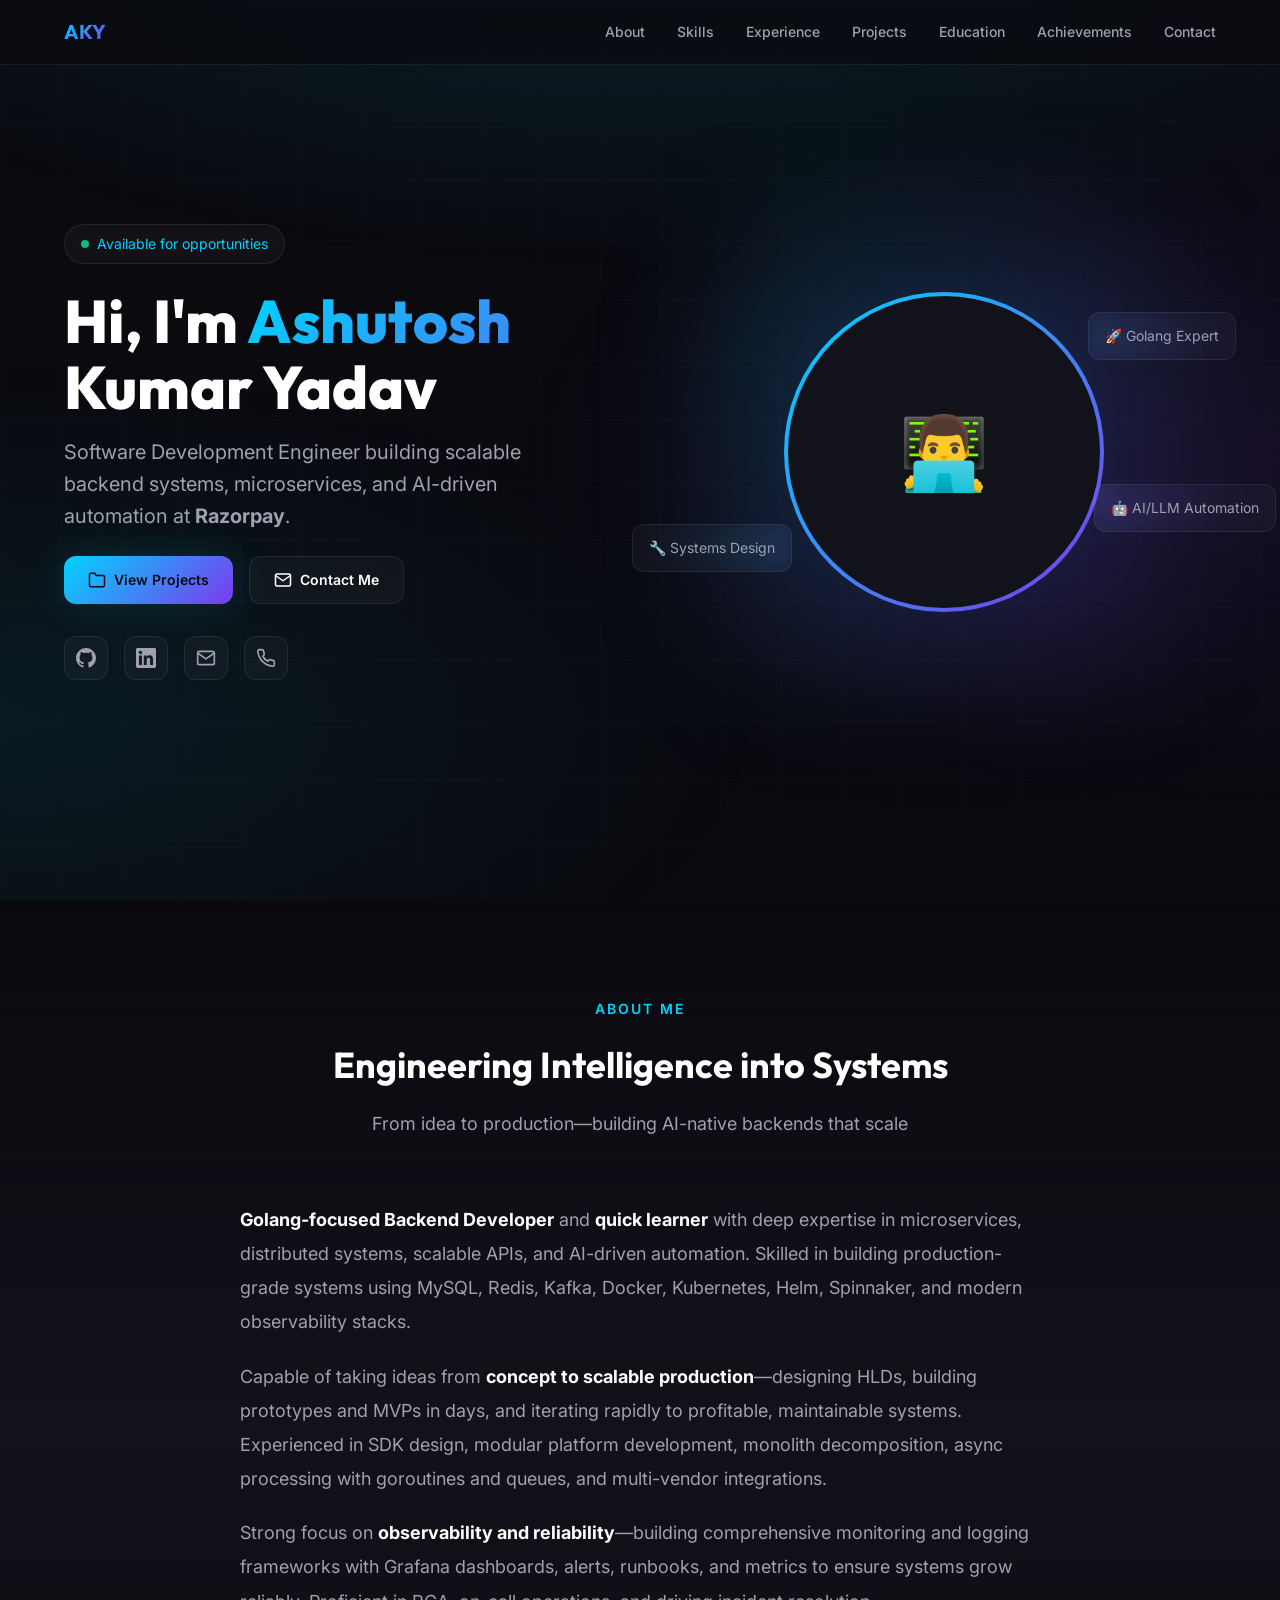
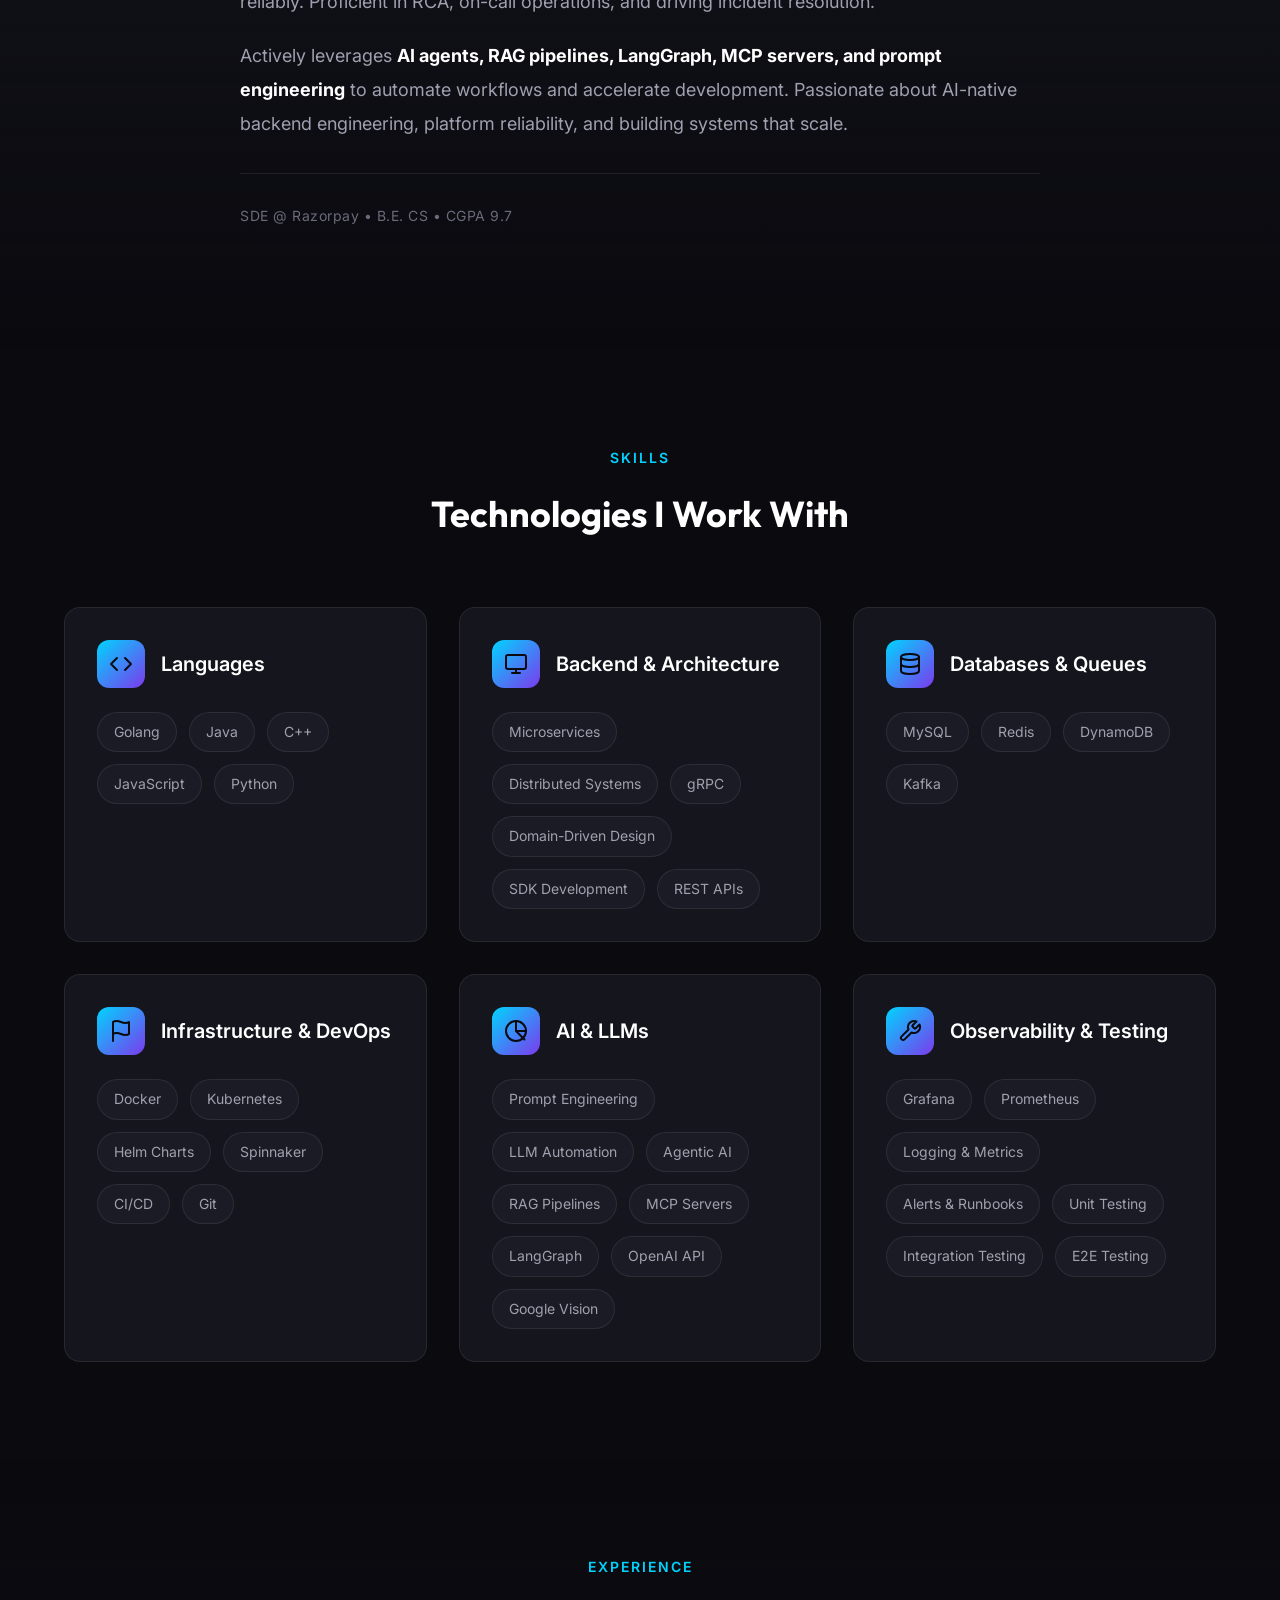
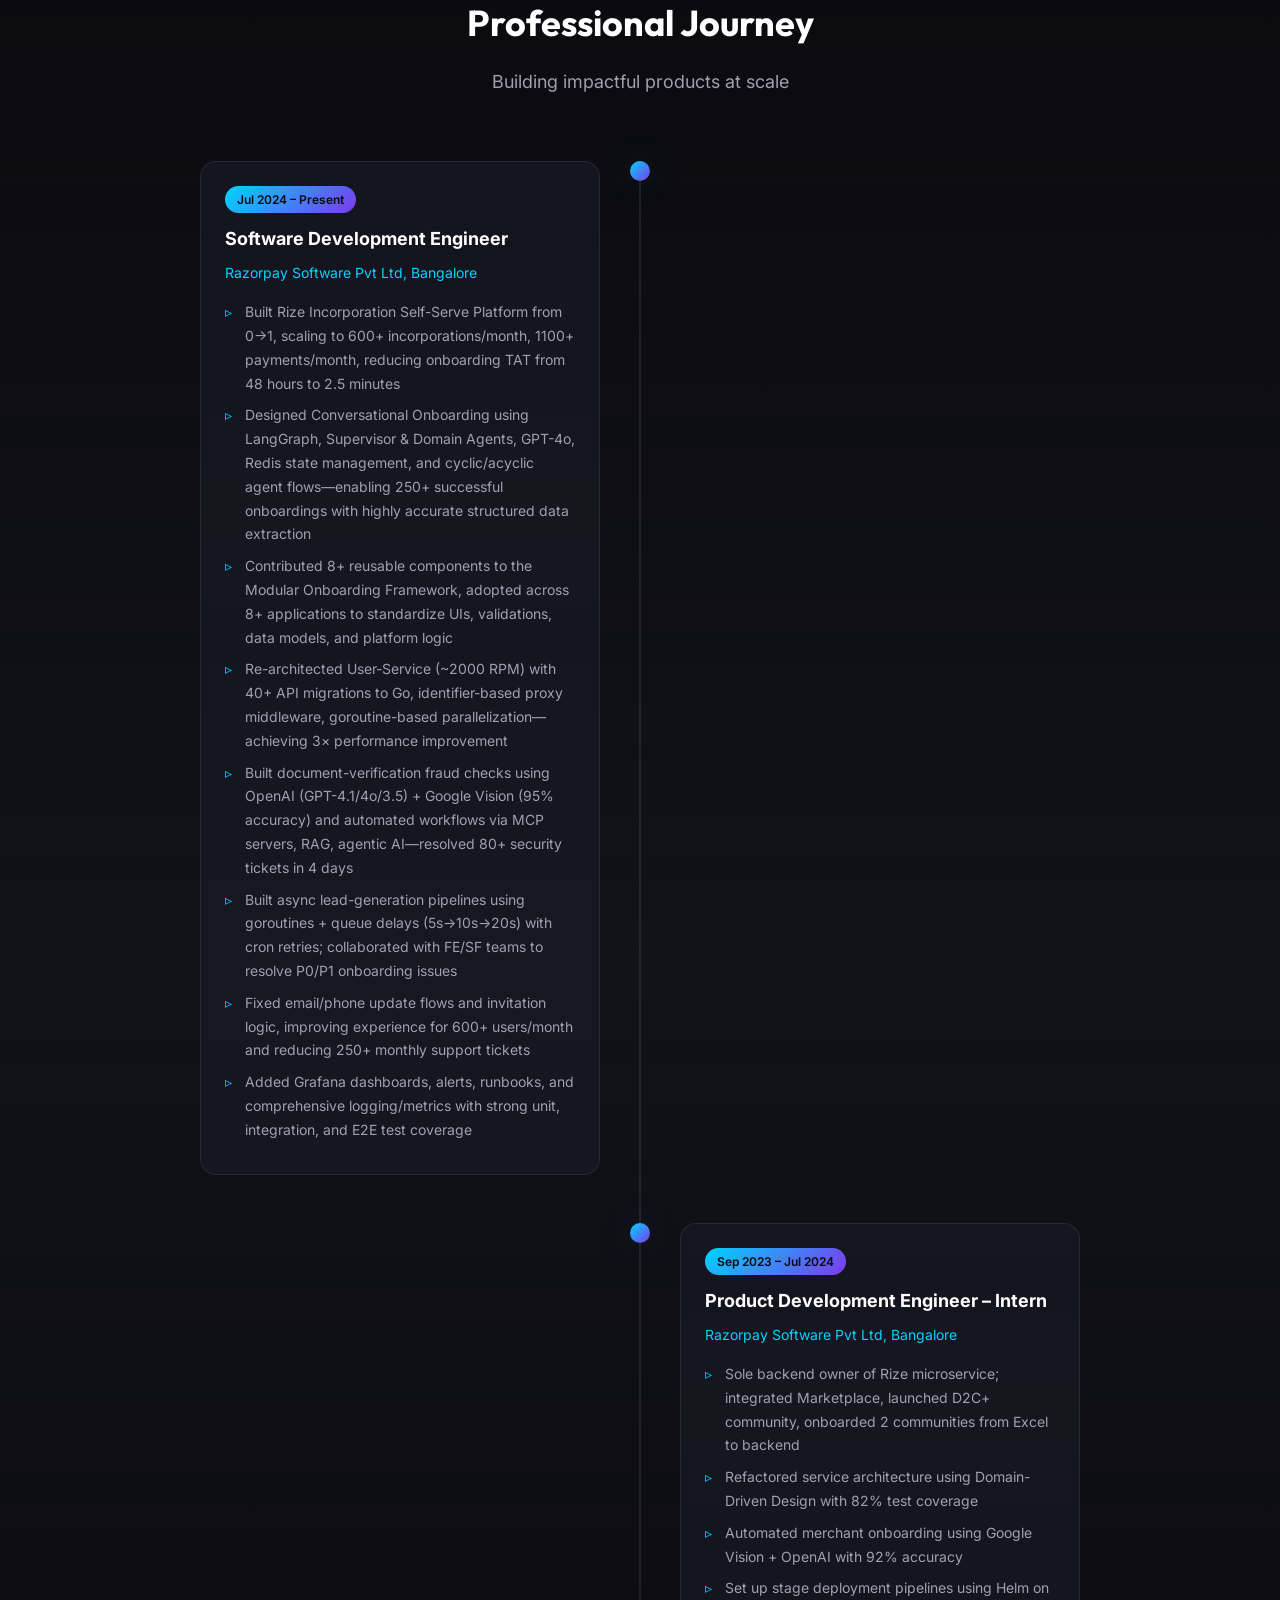
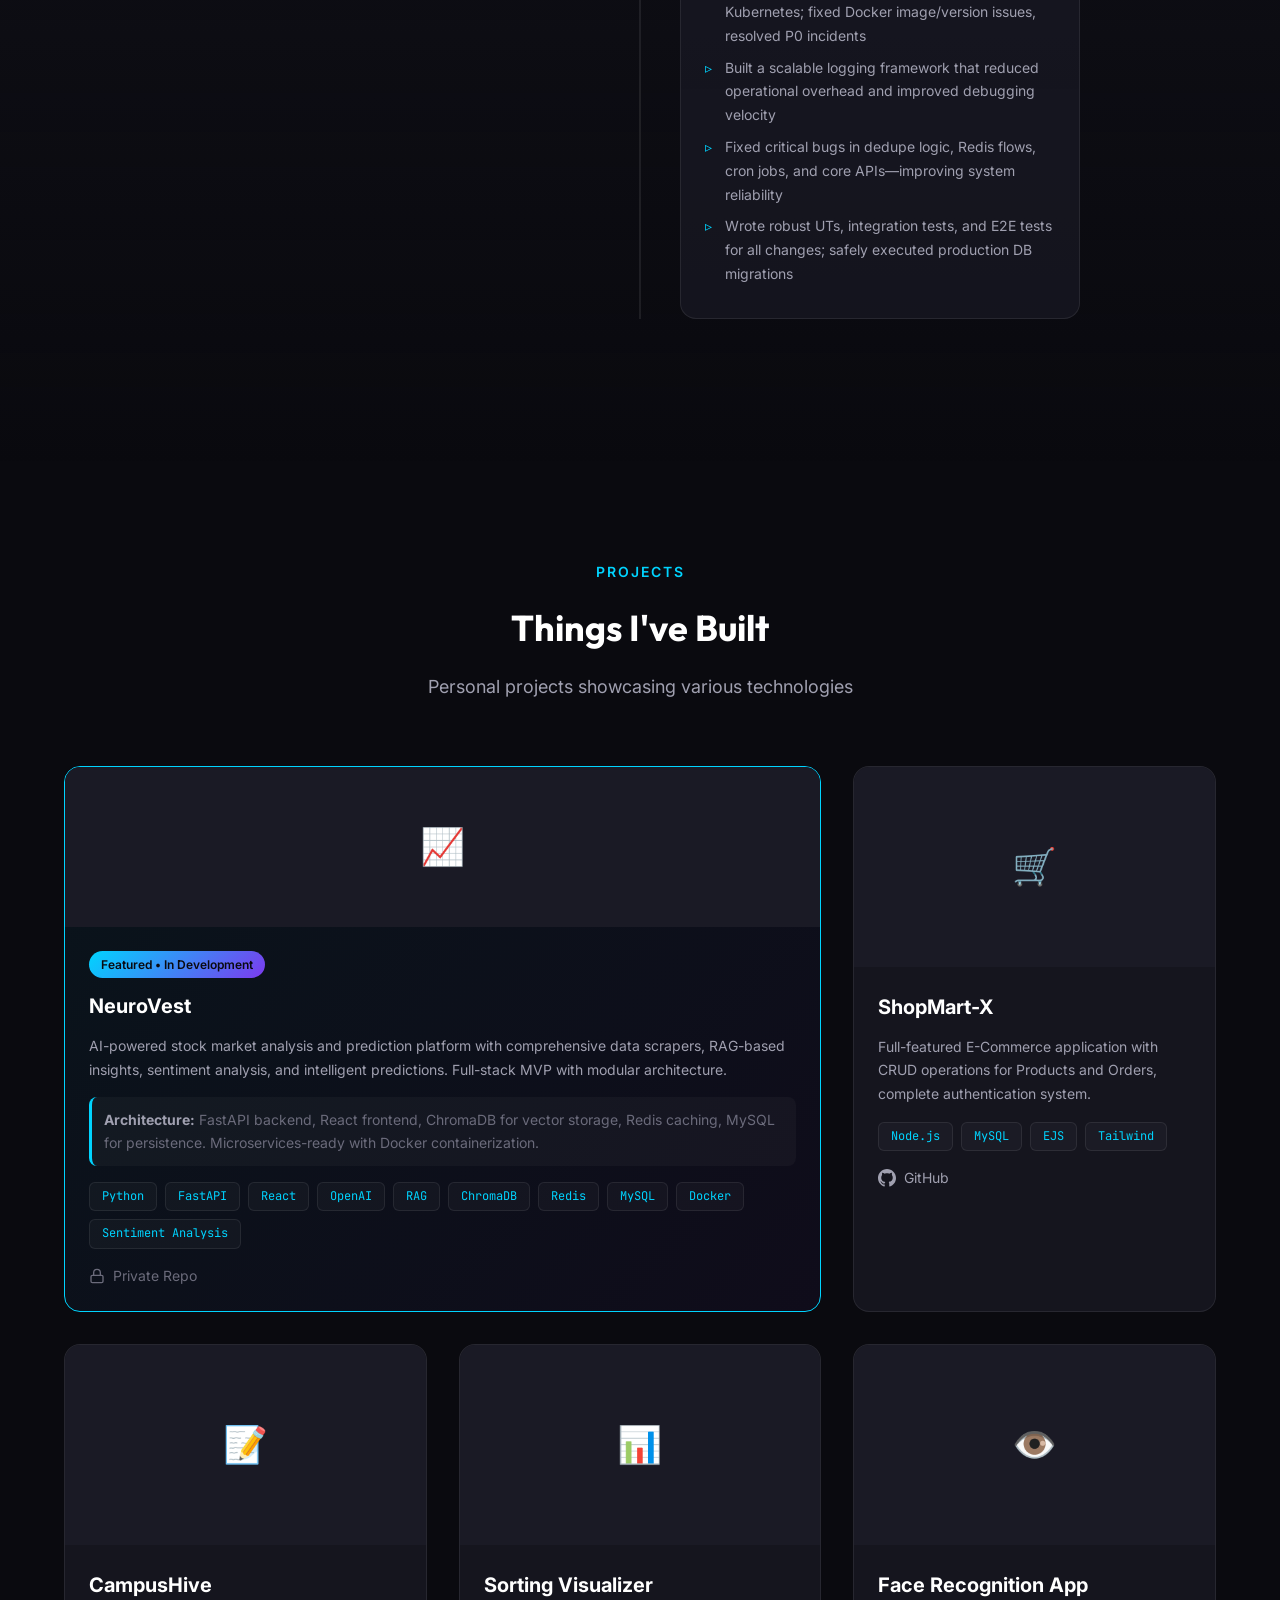
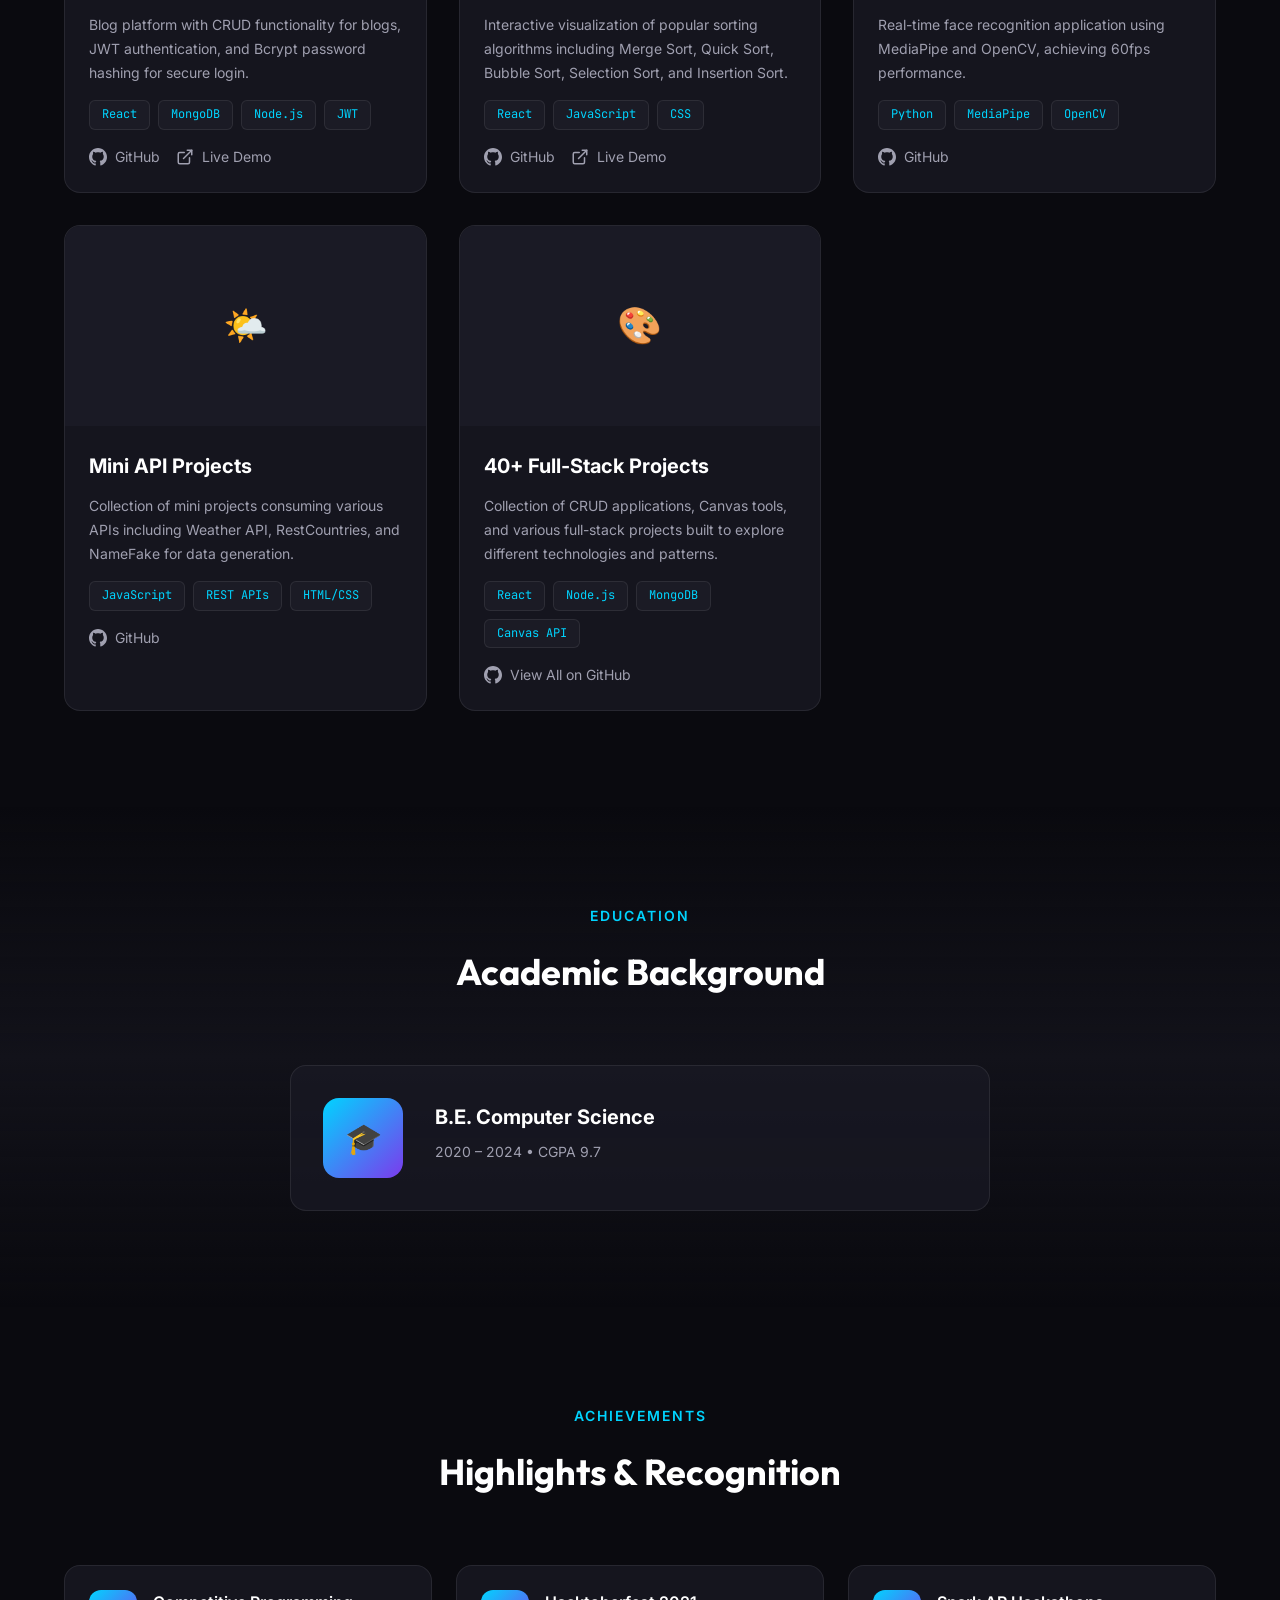
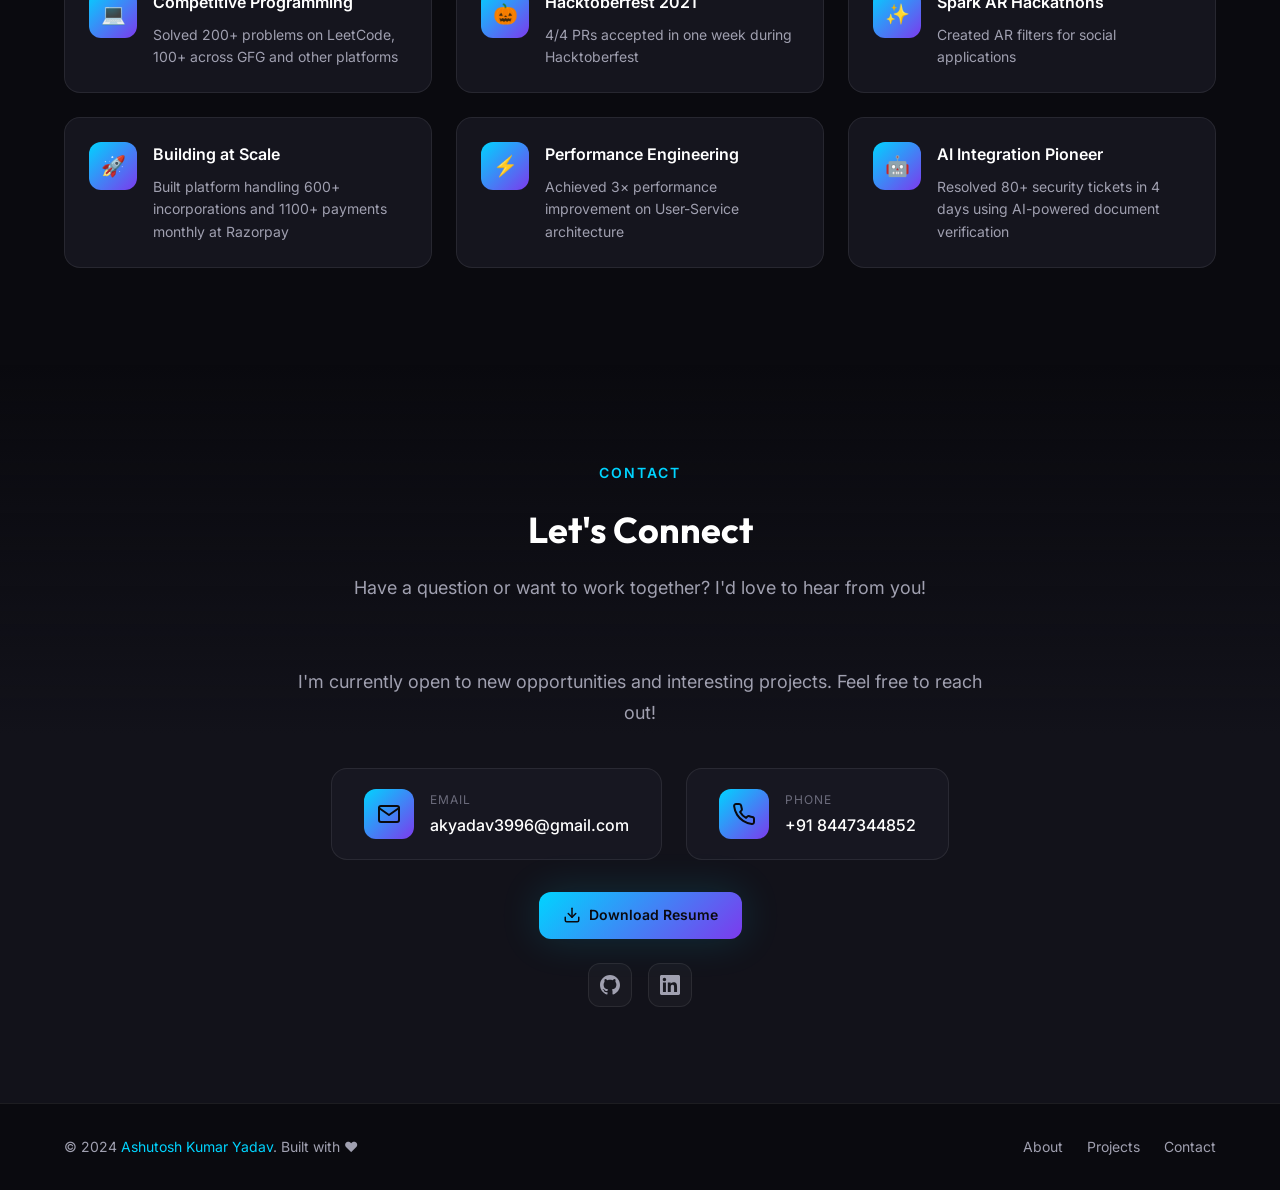
==== index.html @ 409b21ce "Move resume download to contact section, fix hero button layout" ====
<!DOCTYPE html>
<html lang="en">

<head>
  <meta charset="UTF-8">
  <meta name="viewport" content="width=device-width, initial-scale=1.0">
  <meta name="description"
    content="Ashutosh Kumar Yadav - Software Development Engineer skilled in Golang, Microservices, Distributed Systems, and AI/LLM integration. Building scalable backend systems at Razorpay.">
  <meta name="keywords"
    content="Software Engineer, Backend Developer, Golang, Microservices, Distributed Systems, AI, Razorpay">
  <meta name="author" content="Ashutosh Kumar Yadav">

  <!-- Open Graph / Social -->
  <meta property="og:type" content="website">
  <meta property="og:title" content="Ashutosh Kumar Yadav | Software Development Engineer">
  <meta property="og:description"
    content="Backend Developer skilled in Golang, Microservices, and AI-driven automation. Building scalable systems at Razorpay.">

  <title>Ashutosh Kumar Yadav | Software Development Engineer</title>

  <!-- Favicon -->
  <link rel="icon" type="image/svg+xml"
    href="data:image/svg+xml,<svg xmlns='http://www.w3.org/2000/svg' viewBox='0 0 100 100'><text y='.9em' font-size='90'>👨‍💻</text></svg>">

  <!-- Stylesheets -->
  <link rel="stylesheet" href="css/style.css">
</head>

<body>
  <!-- Background Effects -->
  <div class="bg-gradient-overlay"></div>
  <div class="bg-grid"></div>

  <!-- Navigation -->
  <nav class="navbar">
    <div class="container">
      <a href="#" class="nav-logo">AKY</a>
      <ul class="nav-links" id="navLinks">
        <li><a href="#about" class="nav-link">About</a></li>
        <li><a href="#skills" class="nav-link">Skills</a></li>
        <li><a href="#experience" class="nav-link">Experience</a></li>
        <li><a href="#projects" class="nav-link">Projects</a></li>
        <li><a href="#education" class="nav-link">Education</a></li>
        <li><a href="#achievements" class="nav-link">Achievements</a></li>
        <li><a href="#contact" class="nav-link">Contact</a></li>
      </ul>
      <button class="nav-toggle" id="navToggle" aria-label="Toggle navigation">
        <span></span>
        <span></span>
        <span></span>
      </button>
    </div>
  </nav>

  <!-- Hero Section -->
  <section class="hero" id="hero">
    <div class="container">
      <div class="hero-content">
        <div class="hero-badge">
          <span class="dot"></span>
          Available for opportunities
        </div>
        <h1 class="hero-title">
          Hi, I'm <span class="gradient-text">Ashutosh</span><br>
          Kumar Yadav
        </h1>
        <p class="hero-subtitle">
          Software Development Engineer building scalable backend systems, microservices, and AI-driven automation at
          <strong>Razorpay</strong>.
        </p>
        <div class="hero-buttons">
          <a href="#projects" class="btn btn-primary">
            <svg width="18" height="18" viewBox="0 0 24 24" fill="none" stroke="currentColor" stroke-width="2"
              stroke-linecap="round" stroke-linejoin="round">
              <path d="M22 19a2 2 0 0 1-2 2H4a2 2 0 0 1-2-2V5a2 2 0 0 1 2-2h5l2 3h9a2 2 0 0 1 2 2z"></path>
            </svg>
            View Projects
          </a>
          <a href="#contact" class="btn btn-secondary">
            <svg width="18" height="18" viewBox="0 0 24 24" fill="none" stroke="currentColor" stroke-width="2"
              stroke-linecap="round" stroke-linejoin="round">
              <path d="M4 4h16c1.1 0 2 .9 2 2v12c0 1.1-.9 2-2 2H4c-1.1 0-2-.9-2-2V6c0-1.1.9-2 2-2z"></path>
              <polyline points="22,6 12,13 2,6"></polyline>
            </svg>
            Contact Me
          </a>
        </div>
        <div class="hero-socials">
          <a href="https://github.com/AshutoshKY" target="_blank" rel="noopener noreferrer" class="social-link"
            aria-label="GitHub">
            <svg viewBox="0 0 24 24" fill="currentColor">
              <path
                d="M12 0c-6.626 0-12 5.373-12 12 0 5.302 3.438 9.8 8.207 11.387.599.111.793-.261.793-.577v-2.234c-3.338.726-4.033-1.416-4.033-1.416-.546-1.387-1.333-1.756-1.333-1.756-1.089-.745.083-.729.083-.729 1.205.084 1.839 1.237 1.839 1.237 1.07 1.834 2.807 1.304 3.492.997.107-.775.418-1.305.762-1.604-2.665-.305-5.467-1.334-5.467-5.931 0-1.311.469-2.381 1.236-3.221-.124-.303-.535-1.524.117-3.176 0 0 1.008-.322 3.301 1.23.957-.266 1.983-.399 3.003-.404 1.02.005 2.047.138 3.006.404 2.291-1.552 3.297-1.23 3.297-1.23.653 1.653.242 2.874.118 3.176.77.84 1.235 1.911 1.235 3.221 0 4.609-2.807 5.624-5.479 5.921.43.372.823 1.102.823 2.222v3.293c0 .319.192.694.801.576 4.765-1.589 8.199-6.086 8.199-11.386 0-6.627-5.373-12-12-12z" />
            </svg>
          </a>
          <a href="https://linkedin.com/in/ashutosh-kumar-yadav" target="_blank" rel="noopener noreferrer"
            class="social-link" aria-label="LinkedIn">
            <svg viewBox="0 0 24 24" fill="currentColor">
              <path
                d="M20.447 20.452h-3.554v-5.569c0-1.328-.027-3.037-1.852-3.037-1.853 0-2.136 1.445-2.136 2.939v5.667H9.351V9h3.414v1.561h.046c.477-.9 1.637-1.85 3.37-1.85 3.601 0 4.267 2.37 4.267 5.455v6.286zM5.337 7.433c-1.144 0-2.063-.926-2.063-2.065 0-1.138.92-2.063 2.063-2.063 1.14 0 2.064.925 2.064 2.063 0 1.139-.925 2.065-2.064 2.065zm1.782 13.019H3.555V9h3.564v11.452zM22.225 0H1.771C.792 0 0 .774 0 1.729v20.542C0 23.227.792 24 1.771 24h20.451C23.2 24 24 23.227 24 22.271V1.729C24 .774 23.2 0 22.222 0h.003z" />
            </svg>
          </a>
          <a href="mailto:akyadav3996@gmail.com" class="social-link" aria-label="Email">
            <svg viewBox="0 0 24 24" fill="none" stroke="currentColor" stroke-width="2" stroke-linecap="round"
              stroke-linejoin="round">
              <path d="M4 4h16c1.1 0 2 .9 2 2v12c0 1.1-.9 2-2 2H4c-1.1 0-2-.9-2-2V6c0-1.1.9-2 2-2z"></path>
              <polyline points="22,6 12,13 2,6"></polyline>
            </svg>
          </a>
          <a href="tel:+918447344852" class="social-link" aria-label="Phone">
            <svg viewBox="0 0 24 24" fill="none" stroke="currentColor" stroke-width="2" stroke-linecap="round"
              stroke-linejoin="round">
              <path
                d="M22 16.92v3a2 2 0 0 1-2.18 2 19.79 19.79 0 0 1-8.63-3.07 19.5 19.5 0 0 1-6-6 19.79 19.79 0 0 1-3.07-8.67A2 2 0 0 1 4.11 2h3a2 2 0 0 1 2 1.72 12.84 12.84 0 0 0 .7 2.81 2 2 0 0 1-.45 2.11L8.09 9.91a16 16 0 0 0 6 6l1.27-1.27a2 2 0 0 1 2.11-.45 12.84 12.84 0 0 0 2.81.7A2 2 0 0 1 22 16.92z">
              </path>
            </svg>
          </a>
        </div>
      </div>
      <div class="hero-visual">
        <div class="hero-blob"></div>
        <div class="hero-image-wrapper">
          <div class="hero-image">
            👨‍💻
          </div>
        </div>
        <div class="floating-element top-right">
          <span>🚀</span> Golang Expert
        </div>
        <div class="floating-element bottom-left">
          <span>🔧</span> Systems Design
        </div>
        <div class="floating-element bottom-right">
          <span>🤖</span> AI/LLM Automation
        </div>
      </div>
    </div>
  </section>

  <!-- About Section -->
  <section class="about" id="about">
    <div class="container">
      <div class="section-header reveal">
        <span class="section-label">About Me</span>
        <h2 class="section-title">Engineering Intelligence into Systems</h2>
        <p class="section-subtitle">From idea to production—building AI-native backends that scale</p>
      </div>
      <div class="about-content-full reveal">
        <div class="about-text">
          <p>
            <strong>Golang-focused Backend Developer</strong> and <strong>quick learner</strong> with deep expertise in
            microservices, distributed systems, scalable APIs, and AI-driven automation. Skilled in building
            production-grade systems using MySQL, Redis, Kafka, Docker, Kubernetes, Helm, Spinnaker, and modern
            observability stacks.
          </p>
          <p>
            Capable of taking ideas from <strong>concept to scalable production</strong>—designing HLDs, building
            prototypes and MVPs in days, and iterating rapidly to profitable, maintainable systems. Experienced in SDK
            design, modular platform development, monolith decomposition, async processing with goroutines and queues,
            and multi-vendor integrations.
          </p>
          <p>
            Strong focus on <strong>observability and reliability</strong>—building comprehensive monitoring and logging
            frameworks with Grafana dashboards, alerts, runbooks, and metrics to ensure systems grow reliably.
            Proficient in RCA, on-call operations, and driving incident resolution.
          </p>
          <p>
            Actively leverages <strong>AI agents, RAG pipelines, LangGraph, MCP servers, and prompt engineering</strong>
            to automate workflows and accelerate development. Passionate about AI-native backend engineering, platform
            reliability, and building systems that scale.
          </p>
          <p class="about-meta">
            <span>SDE @ Razorpay • B.E. CS • CGPA 9.7</span>
          </p>
        </div>
      </div>
    </div>
  </section>

  <!-- Skills Section -->
  <section class="skills" id="skills">
    <div class="container">
      <div class="section-header reveal">
        <span class="section-label">Skills</span>
        <h2 class="section-title">Technologies I Work With</h2>
      </div>
      <div class="skills-grid">
        <div class="skill-category reveal">
          <div class="skill-category-header">
            <div class="skill-category-icon">
              <svg viewBox="0 0 24 24" fill="none" stroke="currentColor" stroke-width="2" stroke-linecap="round"
                stroke-linejoin="round">
                <polyline points="16 18 22 12 16 6"></polyline>
                <polyline points="8 6 2 12 8 18"></polyline>
              </svg>
            </div>
            <h3 class="skill-category-title">Languages</h3>
          </div>
          <div class="skill-tags">
            <span class="skill-tag">Golang</span>
            <span class="skill-tag">Java</span>
            <span class="skill-tag">C++</span>
            <span class="skill-tag">JavaScript</span>
            <span class="skill-tag">Python</span>
          </div>
        </div>

        <div class="skill-category reveal">
          <div class="skill-category-header">
            <div class="skill-category-icon">
              <svg viewBox="0 0 24 24" fill="none" stroke="currentColor" stroke-width="2" stroke-linecap="round"
                stroke-linejoin="round">
                <rect x="2" y="3" width="20" height="14" rx="2" ry="2"></rect>
                <line x1="8" y1="21" x2="16" y2="21"></line>
                <line x1="12" y1="17" x2="12" y2="21"></line>
              </svg>
            </div>
            <h3 class="skill-category-title">Backend & Architecture</h3>
          </div>
          <div class="skill-tags">
            <span class="skill-tag">Microservices</span>
            <span class="skill-tag">Distributed Systems</span>
            <span class="skill-tag">gRPC</span>
            <span class="skill-tag">Domain-Driven Design</span>
            <span class="skill-tag">SDK Development</span>
            <span class="skill-tag">REST APIs</span>
          </div>
        </div>

        <div class="skill-category reveal">
          <div class="skill-category-header">
            <div class="skill-category-icon">
              <svg viewBox="0 0 24 24" fill="none" stroke="currentColor" stroke-width="2" stroke-linecap="round"
                stroke-linejoin="round">
                <ellipse cx="12" cy="5" rx="9" ry="3"></ellipse>
                <path d="M21 12c0 1.66-4 3-9 3s-9-1.34-9-3"></path>
                <path d="M3 5v14c0 1.66 4 3 9 3s9-1.34 9-3V5"></path>
              </svg>
            </div>
            <h3 class="skill-category-title">Databases & Queues</h3>
          </div>
          <div class="skill-tags">
            <span class="skill-tag">MySQL</span>
            <span class="skill-tag">Redis</span>
            <span class="skill-tag">DynamoDB</span>
            <span class="skill-tag">Kafka</span>
          </div>
        </div>

        <div class="skill-category reveal">
          <div class="skill-category-header">
            <div class="skill-category-icon">
              <svg viewBox="0 0 24 24" fill="none" stroke="currentColor" stroke-width="2" stroke-linecap="round"
                stroke-linejoin="round">
                <path d="M4 15s1-1 4-1 5 2 8 2 4-1 4-1V3s-1 1-4 1-5-2-8-2-4 1-4 1z"></path>
                <line x1="4" y1="22" x2="4" y2="15"></line>
              </svg>
            </div>
            <h3 class="skill-category-title">Infrastructure & DevOps</h3>
          </div>
          <div class="skill-tags">
            <span class="skill-tag">Docker</span>
            <span class="skill-tag">Kubernetes</span>
            <span class="skill-tag">Helm Charts</span>
            <span class="skill-tag">Spinnaker</span>
            <span class="skill-tag">CI/CD</span>
            <span class="skill-tag">Git</span>
          </div>
        </div>

        <div class="skill-category reveal">
          <div class="skill-category-header">
            <div class="skill-category-icon">
              <svg viewBox="0 0 24 24" fill="none" stroke="currentColor" stroke-width="2" stroke-linecap="round"
                stroke-linejoin="round">
                <path d="M12 2a10 10 0 1 0 10 10H12V2z"></path>
                <path d="M12 2a10 10 0 0 1 10 10"></path>
                <path d="M12 12l8.5 8.5"></path>
              </svg>
            </div>
            <h3 class="skill-category-title">AI & LLMs</h3>
          </div>
          <div class="skill-tags">
            <span class="skill-tag">Prompt Engineering</span>
            <span class="skill-tag">LLM Automation</span>
            <span class="skill-tag">Agentic AI</span>
            <span class="skill-tag">RAG Pipelines</span>
            <span class="skill-tag">MCP Servers</span>
            <span class="skill-tag">LangGraph</span>
            <span class="skill-tag">OpenAI API</span>
            <span class="skill-tag">Google Vision</span>
          </div>
        </div>

        <div class="skill-category reveal">
          <div class="skill-category-header">
            <div class="skill-category-icon">
              <svg viewBox="0 0 24 24" fill="none" stroke="currentColor" stroke-width="2" stroke-linecap="round"
                stroke-linejoin="round">
                <path
                  d="M14.7 6.3a1 1 0 0 0 0 1.4l1.6 1.6a1 1 0 0 0 1.4 0l3.77-3.77a6 6 0 0 1-7.94 7.94l-6.91 6.91a2.12 2.12 0 0 1-3-3l6.91-6.91a6 6 0 0 1 7.94-7.94l-3.76 3.76z">
                </path>
              </svg>
            </div>
            <h3 class="skill-category-title">Observability & Testing</h3>
          </div>
          <div class="skill-tags">
            <span class="skill-tag">Grafana</span>
            <span class="skill-tag">Prometheus</span>
            <span class="skill-tag">Logging & Metrics</span>
            <span class="skill-tag">Alerts & Runbooks</span>
            <span class="skill-tag">Unit Testing</span>
            <span class="skill-tag">Integration Testing</span>
            <span class="skill-tag">E2E Testing</span>
          </div>
        </div>
      </div>
    </div>
  </section>

  <!-- Experience Section -->
  <section class="experience" id="experience">
    <div class="container">
      <div class="section-header reveal">
        <span class="section-label">Experience</span>
        <h2 class="section-title">Professional Journey</h2>
        <p class="section-subtitle">Building impactful products at scale</p>
      </div>
      <div class="timeline">
        <div class="timeline-item reveal-left">
          <div class="timeline-dot"></div>
          <div class="timeline-content">
            <span class="timeline-date">Jul 2024 – Present</span>
            <h3 class="timeline-title">Software Development Engineer</h3>
            <p class="timeline-company">Razorpay Software Pvt Ltd, Bangalore</p>
            <div class="timeline-description">
              <ul>
                <li>Built Rize Incorporation Self-Serve Platform from 0→1, scaling to 600+ incorporations/month, 1100+
                  payments/month, reducing onboarding TAT from 48 hours to 2.5 minutes</li>
                <li>Designed Conversational Onboarding using LangGraph, Supervisor & Domain Agents, GPT-4o, Redis state
                  management, and cyclic/acyclic agent flows—enabling 250+ successful onboardings with highly accurate
                  structured data extraction</li>
                <li>Contributed 8+ reusable components to the Modular Onboarding Framework, adopted across 8+
                  applications to standardize UIs, validations, data models, and platform logic</li>
                <li>Re-architected User-Service (~2000 RPM) with 40+ API migrations to Go, identifier-based proxy
                  middleware, goroutine-based parallelization—achieving 3× performance improvement</li>
                <li>Built document-verification fraud checks using OpenAI (GPT-4.1/4o/3.5) + Google Vision (95%
                  accuracy) and automated workflows via MCP servers, RAG, agentic AI—resolved 80+ security tickets in 4
                  days</li>
                <li>Built async lead-generation pipelines using goroutines + queue delays (5s→10s→20s) with cron
                  retries; collaborated with FE/SF teams to resolve P0/P1 onboarding issues</li>
                <li>Fixed email/phone update flows and invitation logic, improving experience for 600+ users/month and
                  reducing 250+ monthly support tickets</li>
                <li>Added Grafana dashboards, alerts, runbooks, and comprehensive logging/metrics with strong unit,
                  integration, and E2E test coverage</li>
              </ul>
            </div>
          </div>
        </div>

        <div class="timeline-item reveal-right">
          <div class="timeline-dot"></div>
          <div class="timeline-content">
            <span class="timeline-date">Sep 2023 – Jul 2024</span>
            <h3 class="timeline-title">Product Development Engineer – Intern</h3>
            <p class="timeline-company">Razorpay Software Pvt Ltd, Bangalore</p>
            <div class="timeline-description">
              <ul>
                <li>Sole backend owner of Rize microservice; integrated Marketplace, launched D2C+ community, onboarded
                  2 communities from Excel to backend</li>
                <li>Refactored service architecture using Domain-Driven Design with 82% test coverage</li>
                <li>Automated merchant onboarding using Google Vision + OpenAI with 92% accuracy</li>
                <li>Set up stage deployment pipelines using Helm on Kubernetes; fixed Docker image/version issues,
                  resolved P0 incidents</li>
                <li>Built a scalable logging framework that reduced operational overhead and improved debugging velocity
                </li>
                <li>Fixed critical bugs in dedupe logic, Redis flows, cron jobs, and core APIs—improving system
                  reliability</li>
                <li>Wrote robust UTs, integration tests, and E2E tests for all changes; safely executed production DB
                  migrations</li>
              </ul>
            </div>
          </div>
        </div>
      </div>
    </div>
  </section>

  <!-- Projects Section -->
  <section class="projects" id="projects">
    <div class="container">
      <div class="section-header reveal">
        <span class="section-label">Projects</span>
        <h2 class="section-title">Things I've Built</h2>
        <p class="section-subtitle">Personal projects showcasing various technologies</p>
      </div>
      <div class="projects-grid">
        <!-- Featured Project: NeuroVest -->
        <div class="project-card featured reveal">
          <div class="project-image">📈</div>
          <div class="project-body">
            <div class="project-badge">Featured • In Development</div>
            <h3 class="project-title">NeuroVest</h3>
            <p class="project-description">
              AI-powered stock market analysis and prediction platform with comprehensive data scrapers, RAG-based
              insights, sentiment analysis, and intelligent predictions. Full-stack MVP with modular architecture.
            </p>
            <div class="project-architecture">
              <strong>Architecture:</strong> FastAPI backend, React frontend, ChromaDB for vector storage, Redis
              caching, MySQL for persistence. Microservices-ready with Docker containerization.
            </div>
            <div class="project-tech">
              <span class="tech-tag">Python</span>
              <span class="tech-tag">FastAPI</span>
              <span class="tech-tag">React</span>
              <span class="tech-tag">OpenAI</span>
              <span class="tech-tag">RAG</span>
              <span class="tech-tag">ChromaDB</span>
              <span class="tech-tag">Redis</span>
              <span class="tech-tag">MySQL</span>
              <span class="tech-tag">Docker</span>
              <span class="tech-tag">Sentiment Analysis</span>
            </div>
            <div class="project-links">
              <span class="project-link private">
                <svg viewBox="0 0 24 24" fill="none" stroke="currentColor" stroke-width="2" stroke-linecap="round"
                  stroke-linejoin="round">
                  <rect x="3" y="11" width="18" height="11" rx="2" ry="2"></rect>
                  <path d="M7 11V7a5 5 0 0 1 10 0v4"></path>
                </svg>
                Private Repo
              </span>
            </div>
          </div>
        </div>

        <div class="project-card reveal">
          <div class="project-image">🛒</div>
          <div class="project-body">
            <h3 class="project-title">ShopMart-X</h3>
            <p class="project-description">
              Full-featured E-Commerce application with CRUD operations for Products and Orders, complete authentication
              system.
            </p>
            <div class="project-tech">
              <span class="tech-tag">Node.js</span>
              <span class="tech-tag">MySQL</span>
              <span class="tech-tag">EJS</span>
              <span class="tech-tag">Tailwind</span>
            </div>
            <div class="project-links">
              <a href="https://github.com/AshutoshKY" target="_blank" rel="noopener noreferrer" class="project-link">
                <svg viewBox="0 0 24 24" fill="currentColor">
                  <path
                    d="M12 0c-6.626 0-12 5.373-12 12 0 5.302 3.438 9.8 8.207 11.387.599.111.793-.261.793-.577v-2.234c-3.338.726-4.033-1.416-4.033-1.416-.546-1.387-1.333-1.756-1.333-1.756-1.089-.745.083-.729.083-.729 1.205.084 1.839 1.237 1.839 1.237 1.07 1.834 2.807 1.304 3.492.997.107-.775.418-1.305.762-1.604-2.665-.305-5.467-1.334-5.467-5.931 0-1.311.469-2.381 1.236-3.221-.124-.303-.535-1.524.117-3.176 0 0 1.008-.322 3.301 1.23.957-.266 1.983-.399 3.003-.404 1.02.005 2.047.138 3.006.404 2.291-1.552 3.297-1.23 3.297-1.23.653 1.653.242 2.874.118 3.176.77.84 1.235 1.911 1.235 3.221 0 4.609-2.807 5.624-5.479 5.921.43.372.823 1.102.823 2.222v3.293c0 .319.192.694.801.576 4.765-1.589 8.199-6.086 8.199-11.386 0-6.627-5.373-12-12-12z" />
                </svg>
                GitHub
              </a>
            </div>
          </div>
        </div>

        <div class="project-card reveal">
          <div class="project-image">📝</div>
          <div class="project-body">
            <h3 class="project-title">CampusHive</h3>
            <p class="project-description">
              Blog platform with CRUD functionality for blogs, JWT authentication, and Bcrypt password hashing for
              secure login.
            </p>
            <div class="project-tech">
              <span class="tech-tag">React</span>
              <span class="tech-tag">MongoDB</span>
              <span class="tech-tag">Node.js</span>
              <span class="tech-tag">JWT</span>
            </div>
            <div class="project-links">
              <a href="https://github.com/AshutoshKY" target="_blank" rel="noopener noreferrer" class="project-link">
                <svg viewBox="0 0 24 24" fill="currentColor">
                  <path
                    d="M12 0c-6.626 0-12 5.373-12 12 0 5.302 3.438 9.8 8.207 11.387.599.111.793-.261.793-.577v-2.234c-3.338.726-4.033-1.416-4.033-1.416-.546-1.387-1.333-1.756-1.333-1.756-1.089-.745.083-.729.083-.729 1.205.084 1.839 1.237 1.839 1.237 1.07 1.834 2.807 1.304 3.492.997.107-.775.418-1.305.762-1.604-2.665-.305-5.467-1.334-5.467-5.931 0-1.311.469-2.381 1.236-3.221-.124-.303-.535-1.524.117-3.176 0 0 1.008-.322 3.301 1.23.957-.266 1.983-.399 3.003-.404 1.02.005 2.047.138 3.006.404 2.291-1.552 3.297-1.23 3.297-1.23.653 1.653.242 2.874.118 3.176.77.84 1.235 1.911 1.235 3.221 0 4.609-2.807 5.624-5.479 5.921.43.372.823 1.102.823 2.222v3.293c0 .319.192.694.801.576 4.765-1.589 8.199-6.086 8.199-11.386 0-6.627-5.373-12-12-12z" />
                </svg>
                GitHub
              </a>
              <a href="#" class="project-link">
                <svg viewBox="0 0 24 24" fill="none" stroke="currentColor" stroke-width="2" stroke-linecap="round"
                  stroke-linejoin="round">
                  <path d="M18 13v6a2 2 0 0 1-2 2H5a2 2 0 0 1-2-2V8a2 2 0 0 1 2-2h6"></path>
                  <polyline points="15 3 21 3 21 9"></polyline>
                  <line x1="10" y1="14" x2="21" y2="3"></line>
                </svg>
                Live Demo
              </a>
            </div>
          </div>
        </div>

        <div class="project-card reveal">
          <div class="project-image">📊</div>
          <div class="project-body">
            <h3 class="project-title">Sorting Visualizer</h3>
            <p class="project-description">
              Interactive visualization of popular sorting algorithms including Merge Sort, Quick Sort, Bubble Sort,
              Selection Sort, and Insertion Sort.
            </p>
            <div class="project-tech">
              <span class="tech-tag">React</span>
              <span class="tech-tag">JavaScript</span>
              <span class="tech-tag">CSS</span>
            </div>
            <div class="project-links">
              <a href="https://github.com/AshutoshKY" target="_blank" rel="noopener noreferrer" class="project-link">
                <svg viewBox="0 0 24 24" fill="currentColor">
                  <path
                    d="M12 0c-6.626 0-12 5.373-12 12 0 5.302 3.438 9.8 8.207 11.387.599.111.793-.261.793-.577v-2.234c-3.338.726-4.033-1.416-4.033-1.416-.546-1.387-1.333-1.756-1.333-1.756-1.089-.745.083-.729.083-.729 1.205.084 1.839 1.237 1.839 1.237 1.07 1.834 2.807 1.304 3.492.997.107-.775.418-1.305.762-1.604-2.665-.305-5.467-1.334-5.467-5.931 0-1.311.469-2.381 1.236-3.221-.124-.303-.535-1.524.117-3.176 0 0 1.008-.322 3.301 1.23.957-.266 1.983-.399 3.003-.404 1.02.005 2.047.138 3.006.404 2.291-1.552 3.297-1.23 3.297-1.23.653 1.653.242 2.874.118 3.176.77.84 1.235 1.911 1.235 3.221 0 4.609-2.807 5.624-5.479 5.921.43.372.823 1.102.823 2.222v3.293c0 .319.192.694.801.576 4.765-1.589 8.199-6.086 8.199-11.386 0-6.627-5.373-12-12-12z" />
                </svg>
                GitHub
              </a>
              <a href="#" class="project-link">
                <svg viewBox="0 0 24 24" fill="none" stroke="currentColor" stroke-width="2" stroke-linecap="round"
                  stroke-linejoin="round">
                  <path d="M18 13v6a2 2 0 0 1-2 2H5a2 2 0 0 1-2-2V8a2 2 0 0 1 2-2h6"></path>
                  <polyline points="15 3 21 3 21 9"></polyline>
                  <line x1="10" y1="14" x2="21" y2="3"></line>
                </svg>
                Live Demo
              </a>
            </div>
          </div>
        </div>

        <div class="project-card reveal">
          <div class="project-image">👁️</div>
          <div class="project-body">
            <h3 class="project-title">Face Recognition App</h3>
            <p class="project-description">
              Real-time face recognition application using MediaPipe and OpenCV, achieving 60fps performance.
            </p>
            <div class="project-tech">
              <span class="tech-tag">Python</span>
              <span class="tech-tag">MediaPipe</span>
              <span class="tech-tag">OpenCV</span>
            </div>
            <div class="project-links">
              <a href="https://github.com/AshutoshKY" target="_blank" rel="noopener noreferrer" class="project-link">
                <svg viewBox="0 0 24 24" fill="currentColor">
                  <path
                    d="M12 0c-6.626 0-12 5.373-12 12 0 5.302 3.438 9.8 8.207 11.387.599.111.793-.261.793-.577v-2.234c-3.338.726-4.033-1.416-4.033-1.416-.546-1.387-1.333-1.756-1.333-1.756-1.089-.745.083-.729.083-.729 1.205.084 1.839 1.237 1.839 1.237 1.07 1.834 2.807 1.304 3.492.997.107-.775.418-1.305.762-1.604-2.665-.305-5.467-1.334-5.467-5.931 0-1.311.469-2.381 1.236-3.221-.124-.303-.535-1.524.117-3.176 0 0 1.008-.322 3.301 1.23.957-.266 1.983-.399 3.003-.404 1.02.005 2.047.138 3.006.404 2.291-1.552 3.297-1.23 3.297-1.23.653 1.653.242 2.874.118 3.176.77.84 1.235 1.911 1.235 3.221 0 4.609-2.807 5.624-5.479 5.921.43.372.823 1.102.823 2.222v3.293c0 .319.192.694.801.576 4.765-1.589 8.199-6.086 8.199-11.386 0-6.627-5.373-12-12-12z" />
                </svg>
                GitHub
              </a>
            </div>
          </div>
        </div>

        <div class="project-card reveal">
          <div class="project-image">🌤️</div>
          <div class="project-body">
            <h3 class="project-title">Mini API Projects</h3>
            <p class="project-description">
              Collection of mini projects consuming various APIs including Weather API, RestCountries, and NameFake for
              data generation.
            </p>
            <div class="project-tech">
              <span class="tech-tag">JavaScript</span>
              <span class="tech-tag">REST APIs</span>
              <span class="tech-tag">HTML/CSS</span>
            </div>
            <div class="project-links">
              <a href="https://github.com/AshutoshKY" target="_blank" rel="noopener noreferrer" class="project-link">
                <svg viewBox="0 0 24 24" fill="currentColor">
                  <path
                    d="M12 0c-6.626 0-12 5.373-12 12 0 5.302 3.438 9.8 8.207 11.387.599.111.793-.261.793-.577v-2.234c-3.338.726-4.033-1.416-4.033-1.416-.546-1.387-1.333-1.756-1.333-1.756-1.089-.745.083-.729.083-.729 1.205.084 1.839 1.237 1.839 1.237 1.07 1.834 2.807 1.304 3.492.997.107-.775.418-1.305.762-1.604-2.665-.305-5.467-1.334-5.467-5.931 0-1.311.469-2.381 1.236-3.221-.124-.303-.535-1.524.117-3.176 0 0 1.008-.322 3.301 1.23.957-.266 1.983-.399 3.003-.404 1.02.005 2.047.138 3.006.404 2.291-1.552 3.297-1.23 3.297-1.23.653 1.653.242 2.874.118 3.176.77.84 1.235 1.911 1.235 3.221 0 4.609-2.807 5.624-5.479 5.921.43.372.823 1.102.823 2.222v3.293c0 .319.192.694.801.576 4.765-1.589 8.199-6.086 8.199-11.386 0-6.627-5.373-12-12-12z" />
                </svg>
                GitHub
              </a>
            </div>
          </div>
        </div>

        <div class="project-card reveal">
          <div class="project-image">🎨</div>
          <div class="project-body">
            <h3 class="project-title">40+ Full-Stack Projects</h3>
            <p class="project-description">
              Collection of CRUD applications, Canvas tools, and various full-stack projects built to explore different
              technologies and patterns.
            </p>
            <div class="project-tech">
              <span class="tech-tag">React</span>
              <span class="tech-tag">Node.js</span>
              <span class="tech-tag">MongoDB</span>
              <span class="tech-tag">Canvas API</span>
            </div>
            <div class="project-links">
              <a href="https://github.com/AshutoshKY" target="_blank" rel="noopener noreferrer" class="project-link">
                <svg viewBox="0 0 24 24" fill="currentColor">
                  <path
                    d="M12 0c-6.626 0-12 5.373-12 12 0 5.302 3.438 9.8 8.207 11.387.599.111.793-.261.793-.577v-2.234c-3.338.726-4.033-1.416-4.033-1.416-.546-1.387-1.333-1.756-1.333-1.756-1.089-.745.083-.729.083-.729 1.205.084 1.839 1.237 1.839 1.237 1.07 1.834 2.807 1.304 3.492.997.107-.775.418-1.305.762-1.604-2.665-.305-5.467-1.334-5.467-5.931 0-1.311.469-2.381 1.236-3.221-.124-.303-.535-1.524.117-3.176 0 0 1.008-.322 3.301 1.23.957-.266 1.983-.399 3.003-.404 1.02.005 2.047.138 3.006.404 2.291-1.552 3.297-1.23 3.297-1.23.653 1.653.242 2.874.118 3.176.77.84 1.235 1.911 1.235 3.221 0 4.609-2.807 5.624-5.479 5.921.43.372.823 1.102.823 2.222v3.293c0 .319.192.694.801.576 4.765-1.589 8.199-6.086 8.199-11.386 0-6.627-5.373-12-12-12z" />
                </svg>
                View All on GitHub
              </a>
            </div>
          </div>
        </div>
      </div>
    </div>
  </section>

  <!-- Education Section -->
  <section class="education" id="education">
    <div class="container">
      <div class="section-header reveal">
        <span class="section-label">Education</span>
        <h2 class="section-title">Academic Background</h2>
      </div>
      <div class="education-card reveal-scale">
        <div class="education-icon">🎓</div>
        <div class="education-content">
          <h3>B.E. Computer Science</h3>
          <p class="duration">2020 – 2024 • CGPA 9.7</p>
        </div>
      </div>
    </div>
  </section>

  <!-- Achievements Section -->
  <section class="achievements" id="achievements">
    <div class="container">
      <div class="section-header reveal">
        <span class="section-label">Achievements</span>
        <h2 class="section-title">Highlights & Recognition</h2>
      </div>
      <div class="achievements-grid">
        <div class="achievement-card reveal">
          <div class="achievement-icon">💻</div>
          <div class="achievement-content">
            <h4>Competitive Programming</h4>
            <p>Solved 200+ problems on LeetCode, 100+ across GFG and other platforms</p>
          </div>
        </div>

        <div class="achievement-card reveal">
          <div class="achievement-icon">🎃</div>
          <div class="achievement-content">
            <h4>Hacktoberfest 2021</h4>
            <p>4/4 PRs accepted in one week during Hacktoberfest</p>
          </div>
        </div>

        <div class="achievement-card reveal">
          <div class="achievement-icon">✨</div>
          <div class="achievement-content">
            <h4>Spark AR Hackathons</h4>
            <p>Created AR filters for social applications</p>
          </div>
        </div>

        <div class="achievement-card reveal">
          <div class="achievement-icon">🚀</div>
          <div class="achievement-content">
            <h4>Building at Scale</h4>
            <p>Built platform handling 600+ incorporations and 1100+ payments monthly at Razorpay</p>
          </div>
        </div>

        <div class="achievement-card reveal">
          <div class="achievement-icon">⚡</div>
          <div class="achievement-content">
            <h4>Performance Engineering</h4>
            <p>Achieved 3× performance improvement on User-Service architecture</p>
          </div>
        </div>

        <div class="achievement-card reveal">
          <div class="achievement-icon">🤖</div>
          <div class="achievement-content">
            <h4>AI Integration Pioneer</h4>
            <p>Resolved 80+ security tickets in 4 days using AI-powered document verification</p>
          </div>
        </div>
      </div>
    </div>
  </section>

  <!-- Contact Section -->
  <section class="contact" id="contact">
    <div class="container">
      <div class="section-header reveal">
        <span class="section-label">Contact</span>
        <h2 class="section-title">Let's Connect</h2>
        <p class="section-subtitle">Have a question or want to work together? I'd love to hear from you!</p>
      </div>
      <div class="contact-simple reveal">
        <p class="contact-intro">
          I'm currently open to new opportunities and interesting projects. Feel free to reach out!
        </p>
        <div class="contact-cards">
          <a href="mailto:akyadav3996@gmail.com" class="contact-card">
            <div class="contact-card-icon">
              <svg viewBox="0 0 24 24" fill="none" stroke="currentColor" stroke-width="2" stroke-linecap="round"
                stroke-linejoin="round">
                <path d="M4 4h16c1.1 0 2 .9 2 2v12c0 1.1-.9 2-2 2H4c-1.1 0-2-.9-2-2V6c0-1.1.9-2 2-2z"></path>
                <polyline points="22,6 12,13 2,6"></polyline>
              </svg>
            </div>
            <div class="contact-card-content">
              <span class="contact-card-label">Email</span>
              <span class="contact-card-value">akyadav3996@gmail.com</span>
            </div>
          </a>
          <a href="tel:+918447344852" class="contact-card">
            <div class="contact-card-icon">
              <svg viewBox="0 0 24 24" fill="none" stroke="currentColor" stroke-width="2" stroke-linecap="round"
                stroke-linejoin="round">
                <path
                  d="M22 16.92v3a2 2 0 0 1-2.18 2 19.79 19.79 0 0 1-8.63-3.07 19.5 19.5 0 0 1-6-6 19.79 19.79 0 0 1-3.07-8.67A2 2 0 0 1 4.11 2h3a2 2 0 0 1 2 1.72 12.84 12.84 0 0 0 .7 2.81 2 2 0 0 1-.45 2.11L8.09 9.91a16 16 0 0 0 6 6l1.27-1.27a2 2 0 0 1 2.11-.45 12.84 12.84 0 0 0 2.81.7A2 2 0 0 1 22 16.92z">
                </path>
              </svg>
            </div>
            <div class="contact-card-content">
              <span class="contact-card-label">Phone</span>
              <span class="contact-card-value">+91 8447344852</span>
            </div>
          </a>
        </div>
        <a href="assets/resume/resume.pdf" download class="btn btn-primary resume-download">
          <svg width="18" height="18" viewBox="0 0 24 24" fill="none" stroke="currentColor" stroke-width="2"
            stroke-linecap="round" stroke-linejoin="round">
            <path d="M21 15v4a2 2 0 0 1-2 2H5a2 2 0 0 1-2-2v-4"></path>
            <polyline points="7 10 12 15 17 10"></polyline>
            <line x1="12" y1="15" x2="12" y2="3"></line>
          </svg>
          Download Resume
        </a>
        <div class="contact-socials-centered">
          <a href="https://github.com/AshutoshKY" target="_blank" rel="noopener noreferrer" class="social-link"
            aria-label="GitHub">
            <svg viewBox="0 0 24 24" fill="currentColor">
              <path
                d="M12 0c-6.626 0-12 5.373-12 12 0 5.302 3.438 9.8 8.207 11.387.599.111.793-.261.793-.577v-2.234c-3.338.726-4.033-1.416-4.033-1.416-.546-1.387-1.333-1.756-1.333-1.756-1.089-.745.083-.729.083-.729 1.205.084 1.839 1.237 1.839 1.237 1.07 1.834 2.807 1.304 3.492.997.107-.775.418-1.305.762-1.604-2.665-.305-5.467-1.334-5.467-5.931 0-1.311.469-2.381 1.236-3.221-.124-.303-.535-1.524.117-3.176 0 0 1.008-.322 3.301 1.23.957-.266 1.983-.399 3.003-.404 1.02.005 2.047.138 3.006.404 2.291-1.552 3.297-1.23 3.297-1.23.653 1.653.242 2.874.118 3.176.77.84 1.235 1.911 1.235 3.221 0 4.609-2.807 5.624-5.479 5.921.43.372.823 1.102.823 2.222v3.293c0 .319.192.694.801.576 4.765-1.589 8.199-6.086 8.199-11.386 0-6.627-5.373-12-12-12z" />
            </svg>
          </a>
          <a href="https://linkedin.com/in/ashutosh-kumar-yadav" target="_blank" rel="noopener noreferrer"
            class="social-link" aria-label="LinkedIn">
            <svg viewBox="0 0 24 24" fill="currentColor">
              <path
                d="M20.447 20.452h-3.554v-5.569c0-1.328-.027-3.037-1.852-3.037-1.853 0-2.136 1.445-2.136 2.939v5.667H9.351V9h3.414v1.561h.046c.477-.9 1.637-1.85 3.37-1.85 3.601 0 4.267 2.37 4.267 5.455v6.286zM5.337 7.433c-1.144 0-2.063-.926-2.063-2.065 0-1.138.92-2.063 2.063-2.063 1.14 0 2.064.925 2.064 2.063 0 1.139-.925 2.065-2.064 2.065zm1.782 13.019H3.555V9h3.564v11.452zM22.225 0H1.771C.792 0 0 .774 0 1.729v20.542C0 23.227.792 24 1.771 24h20.451C23.2 24 24 23.227 24 22.271V1.729C24 .774 23.2 0 22.222 0h.003z" />
            </svg>
          </a>
        </div>
      </div>
    </div>
  </section>

  <!-- Footer -->
  <footer class="footer">
    <div class="container">
      <p class="footer-text">
        © 2024 <a href="#">Ashutosh Kumar Yadav</a>. Built with ❤️
      </p>
      <div class="footer-links">
        <a href="#about" class="footer-link">About</a>
        <a href="#projects" class="footer-link">Projects</a>
        <a href="#contact" class="footer-link">Contact</a>
      </div>
    </div>
  </footer>

  <!-- Back to Top -->
  <button class="back-to-top" id="backToTop" aria-label="Back to top">
    <svg viewBox="0 0 24 24" fill="none" stroke="currentColor" stroke-width="2" stroke-linecap="round"
      stroke-linejoin="round">
      <polyline points="18 15 12 9 6 15"></polyline>
    </svg>
  </button>

  <!-- JavaScript -->
  <script src="js/main.js"></script>
</body>

</html>
---- css/style.css ----
/* ===============================================
   MAIN STYLES - Portfolio Website
   Ashutosh Kumar Yadav
   =============================================== */

@import url('https://fonts.googleapis.com/css2?family=Inter:wght@300;400;500;600;700;800&family=Outfit:wght@400;500;600;700;800&family=JetBrains+Mono:wght@400;500&display=swap');
@import url('./variables.css');
@import url('./animations.css');

/* ===============================================
   BASE STYLES
   =============================================== */

*,
*::before,
*::after {
    margin: 0;
    padding: 0;
    box-sizing: border-box;
}

html {
    scroll-behavior: smooth;
    scroll-padding-top: 80px;
}

body {
    font-family: var(--font-primary);
    font-size: var(--text-base);
    font-weight: var(--font-normal);
    line-height: 1.6;
    color: var(--text-primary);
    background-color: var(--bg-primary);
    overflow-x: hidden;
    -webkit-font-smoothing: antialiased;
    -moz-osx-font-smoothing: grayscale;
}

a {
    color: inherit;
    text-decoration: none;
    transition: color var(--transition-fast);
}

ul,
ol {
    list-style: none;
}

img {
    max-width: 100%;
    height: auto;
    display: block;
}

button {
    font-family: inherit;
    cursor: pointer;
    border: none;
    background: none;
}

/* ===============================================
   LAYOUT
   =============================================== */

.container {
    width: 100%;
    max-width: var(--container-max);
    margin: 0 auto;
    padding: 0 var(--container-padding);
}

section {
    padding: var(--space-24) 0;
    position: relative;
}

/* ===============================================
   BACKGROUND EFFECTS
   =============================================== */

.bg-gradient-overlay {
    position: fixed;
    top: 0;
    left: 0;
    width: 100%;
    height: 100%;
    pointer-events: none;
    z-index: -1;
    background:
        radial-gradient(ellipse 80% 50% at 50% -20%, rgba(0, 212, 255, 0.15), transparent),
        radial-gradient(ellipse 60% 40% at 100% 50%, rgba(124, 58, 237, 0.1), transparent),
        radial-gradient(ellipse 60% 40% at 0% 80%, rgba(0, 212, 255, 0.08), transparent);
}

.bg-grid {
    position: fixed;
    top: 0;
    left: 0;
    width: 100%;
    height: 100%;
    pointer-events: none;
    z-index: -2;
    background-image:
        linear-gradient(rgba(255, 255, 255, 0.02) 1px, transparent 1px),
        linear-gradient(90deg, rgba(255, 255, 255, 0.02) 1px, transparent 1px);
    background-size: 60px 60px;
}

/* ===============================================
   NAVIGATION
   =============================================== */

.navbar {
    position: fixed;
    top: 0;
    left: 0;
    width: 100%;
    z-index: var(--z-fixed);
    padding: var(--space-4) 0;
    background: rgba(10, 10, 15, 0.8);
    backdrop-filter: blur(20px);
    border-bottom: 1px solid var(--glass-border);
    animation: slideDown 0.5s ease;
}

.navbar .container {
    display: flex;
    align-items: center;
    justify-content: space-between;
}

.nav-logo {
    font-family: var(--font-display);
    font-size: var(--text-xl);
    font-weight: var(--font-bold);
    background: var(--accent-gradient);
    -webkit-background-clip: text;
    -webkit-text-fill-color: transparent;
    background-clip: text;
}

.nav-links {
    display: flex;
    gap: var(--space-8);
}

.nav-link {
    font-size: var(--text-sm);
    font-weight: var(--font-medium);
    color: var(--text-secondary);
    position: relative;
    padding: var(--space-2) 0;
    transition: color var(--transition-fast);
}

.nav-link::after {
    content: '';
    position: absolute;
    bottom: 0;
    left: 0;
    width: 0;
    height: 2px;
    background: var(--accent-gradient);
    transition: width var(--transition-base);
}

.nav-link:hover {
    color: var(--text-primary);
}

.nav-link:hover::after {
    width: 100%;
}

.nav-toggle {
    display: none;
    flex-direction: column;
    gap: 5px;
    padding: var(--space-2);
}

.nav-toggle span {
    width: 24px;
    height: 2px;
    background: var(--text-primary);
    border-radius: 2px;
    transition: var(--transition-fast);
}

/* Mobile Nav */
@media (max-width: 768px) {
    .nav-toggle {
        display: flex;
    }

    .nav-links {
        position: fixed;
        top: 70px;
        left: 0;
        width: 100%;
        flex-direction: column;
        background: rgba(10, 10, 15, 0.95);
        backdrop-filter: blur(20px);
        padding: var(--space-6);
        gap: var(--space-4);
        transform: translateY(-150%);
        opacity: 0;
        transition: var(--transition-base);
        border-bottom: 1px solid var(--glass-border);
    }

    .nav-links.active {
        transform: translateY(0);
        opacity: 1;
    }

    .nav-link {
        font-size: var(--text-lg);
        padding: var(--space-3) 0;
    }
}

/* ===============================================
   HERO SECTION
   =============================================== */

.hero {
    min-height: 100vh;
    display: flex;
    align-items: center;
    padding-top: 100px;
    position: relative;
    overflow: hidden;
}

.hero .container {
    display: grid;
    grid-template-columns: 1fr 1fr;
    gap: var(--space-16);
    align-items: center;
}

.hero-content {
    z-index: 1;
}

.hero-badge {
    display: inline-flex;
    align-items: center;
    gap: var(--space-2);
    padding: var(--space-2) var(--space-4);
    background: var(--glass-bg);
    border: 1px solid var(--glass-border);
    border-radius: var(--radius-full);
    font-size: var(--text-sm);
    color: var(--accent-primary);
    margin-bottom: var(--space-6);
    animation: fadeInUp 0.6s ease forwards;
}

.hero-badge .dot {
    width: 8px;
    height: 8px;
    background: var(--success);
    border-radius: 50%;
    animation: pulseGlow 2s ease-in-out infinite;
}

.hero-title {
    font-family: var(--font-display);
    font-size: var(--text-6xl);
    font-weight: var(--font-extrabold);
    line-height: 1.1;
    margin-bottom: var(--space-4);
    animation: fadeInUp 0.6s ease forwards;
    animation-delay: 100ms;
    opacity: 0;
}

.hero-title .gradient-text {
    background: var(--accent-gradient);
    background-size: 200% 200%;
    -webkit-background-clip: text;
    -webkit-text-fill-color: transparent;
    background-clip: text;
    animation: gradientShift 4s ease infinite;
}

.hero-subtitle {
    font-size: var(--text-xl);
    color: var(--text-secondary);
    margin-bottom: var(--space-6);
    max-width: 500px;
    animation: fadeInUp 0.6s ease forwards;
    animation-delay: 200ms;
    opacity: 0;
}

.hero-buttons {
    display: flex;
    gap: var(--space-4);
    margin-bottom: var(--space-8);
    animation: fadeInUp 0.6s ease forwards;
    animation-delay: 300ms;
    opacity: 0;
}

.btn {
    display: inline-flex;
    align-items: center;
    gap: var(--space-2);
    padding: var(--space-3) var(--space-6);
    border-radius: var(--radius-lg);
    font-size: var(--text-sm);
    font-weight: var(--font-semibold);
    transition: all var(--transition-base);
}

.btn-primary {
    background: var(--accent-gradient);
    color: var(--bg-primary);
    box-shadow: var(--shadow-glow);
}

.btn-primary:hover {
    transform: translateY(-2px);
    box-shadow: 0 0 50px rgba(0, 212, 255, 0.3);
}

.btn-secondary {
    background: var(--glass-bg);
    border: 1px solid var(--glass-border);
    color: var(--text-primary);
}

.btn-secondary:hover {
    background: var(--bg-card-hover);
    border-color: var(--accent-primary);
}

.hero-socials {
    display: flex;
    gap: var(--space-4);
    animation: fadeInUp 0.6s ease forwards;
    animation-delay: 400ms;
    opacity: 0;
}

.social-link {
    display: flex;
    align-items: center;
    justify-content: center;
    width: 44px;
    height: 44px;
    border-radius: var(--radius-lg);
    background: var(--glass-bg);
    border: 1px solid var(--glass-border);
    color: var(--text-secondary);
    transition: all var(--transition-base);
}

.social-link:hover {
    background: var(--bg-card-hover);
    border-color: var(--accent-primary);
    color: var(--accent-primary);
    transform: translateY(-3px);
}

.social-link svg {
    width: 20px;
    height: 20px;
}

/* Hero Visual */
.hero-visual {
    position: relative;
    display: flex;
    justify-content: center;
    align-items: center;
    animation: fadeInRight 0.8s ease forwards;
    animation-delay: 300ms;
    opacity: 0;
}

.hero-blob {
    position: absolute;
    width: 400px;
    height: 400px;
    background: var(--accent-gradient);
    opacity: 0.2;
    filter: blur(80px);
    animation: blobMorph 8s ease-in-out infinite;
}

.hero-image-wrapper {
    position: relative;
    width: 320px;
    height: 320px;
    border-radius: 50%;
    padding: 4px;
    background: var(--accent-gradient);
    animation: pulseGlow 3s ease-in-out infinite;
}

.hero-image {
    width: 100%;
    height: 100%;
    border-radius: 50%;
    background: var(--bg-secondary);
    display: flex;
    align-items: center;
    justify-content: center;
    font-size: var(--text-7xl);
    color: var(--accent-primary);
    overflow: hidden;
}

.hero-image img {
    width: 100%;
    height: 100%;
    object-fit: cover;
}

/* Floating elements */
.floating-element {
    position: absolute;
    background: var(--glass-bg);
    border: 1px solid var(--glass-border);
    backdrop-filter: blur(10px);
    padding: var(--space-3) var(--space-4);
    border-radius: var(--radius-lg);
    font-size: var(--text-sm);
    color: var(--text-secondary);
    animation: float 3s ease-in-out infinite;
    white-space: nowrap;
}

.floating-element.top-right {
    top: 20px;
    right: -20px;
    animation-delay: 0s;
}

.floating-element.bottom-left {
    bottom: 40px;
    left: -40px;
    animation-delay: 1s;
}

.floating-element.bottom-right {
    bottom: 80px;
    right: -60px;
    animation-delay: 2s;
}

@media (max-width: 968px) {
    .hero .container {
        grid-template-columns: 1fr;
        text-align: center;
    }

    .hero-content {
        order: 2;
    }

    .hero-visual {
        order: 1;
        margin-bottom: var(--space-8);
    }

    .hero-subtitle {
        margin-left: auto;
        margin-right: auto;
    }

    .hero-buttons,
    .hero-socials {
        justify-content: center;
    }

    .floating-element {
        display: none;
    }

    .hero-image-wrapper {
        width: 250px;
        height: 250px;
    }
}

/* ===============================================
   SECTION HEADERS
   =============================================== */

.section-header {
    text-align: center;
    margin-bottom: var(--space-16);
}

.section-label {
    display: inline-block;
    font-size: var(--text-sm);
    font-weight: var(--font-semibold);
    color: var(--accent-primary);
    text-transform: uppercase;
    letter-spacing: 2px;
    margin-bottom: var(--space-4);
}

.section-title {
    font-family: var(--font-display);
    font-size: var(--text-4xl);
    font-weight: var(--font-bold);
    margin-bottom: var(--space-4);
}

.section-subtitle {
    font-size: var(--text-lg);
    color: var(--text-secondary);
    max-width: 600px;
    margin: 0 auto;
}

/* ===============================================
   ABOUT SECTION
   =============================================== */

.about {
    background: linear-gradient(180deg, transparent, var(--bg-secondary) 50%, transparent);
}

.about-content-full {
    max-width: 800px;
    margin: 0 auto;
}

.about-text p {
    color: var(--text-secondary);
    margin-bottom: var(--space-5);
    line-height: 1.9;
    font-size: var(--text-lg);
}

.about-text p strong {
    color: var(--text-primary);
}

.about-meta {
    margin-top: var(--space-8);
    padding-top: var(--space-6);
    border-top: 1px solid var(--glass-border);
}

.about-meta span {
    font-size: var(--text-sm);
    color: var(--text-muted);
    letter-spacing: 0.5px;
}

/* Legacy styles kept for compatibility */
.about-grid {
    display: grid;
    grid-template-columns: 1fr 1fr;
    gap: var(--space-16);
    align-items: center;
}

.about-content h3 {
    font-size: var(--text-2xl);
    font-weight: var(--font-bold);
    margin-bottom: var(--space-6);
}

.about-content p {
    color: var(--text-secondary);
    margin-bottom: var(--space-6);
    line-height: 1.8;
}

.about-stats {
    display: grid;
    grid-template-columns: repeat(3, 1fr);
    gap: var(--space-6);
}

.stat-item {
    text-align: center;
    padding: var(--space-6);
    background: var(--glass-bg);
    border: 1px solid var(--glass-border);
    border-radius: var(--radius-xl);
    transition: all var(--transition-base);
}

.stat-item:hover {
    transform: translateY(-5px);
    border-color: var(--accent-primary);
    box-shadow: var(--shadow-glow);
}

.stat-number {
    font-family: var(--font-display);
    font-size: var(--text-3xl);
    font-weight: var(--font-bold);
    background: var(--accent-gradient);
    -webkit-background-clip: text;
    -webkit-text-fill-color: transparent;
    background-clip: text;
}

.stat-label {
    font-size: var(--text-sm);
    color: var(--text-secondary);
    margin-top: var(--space-2);
}

@media (max-width: 768px) {
    .about-grid {
        grid-template-columns: 1fr;
        gap: var(--space-8);
    }

    .about-stats {
        grid-template-columns: repeat(3, 1fr);
        gap: var(--space-4);
    }

    .about-text p {
        font-size: var(--text-base);
    }
}

/* ===============================================
   SKILLS SECTION
   =============================================== */

.skills-grid {
    display: grid;
    grid-template-columns: repeat(auto-fit, minmax(350px, 1fr));
    gap: var(--space-8);
}

.skill-category {
    background: var(--bg-card);
    border: 1px solid var(--glass-border);
    border-radius: var(--radius-xl);
    padding: var(--space-8);
    transition: all var(--transition-base);
}

.skill-category:hover {
    border-color: var(--accent-primary);
    transform: translateY(-5px);
    box-shadow: var(--shadow-glow);
}

.skill-category-header {
    display: flex;
    align-items: center;
    gap: var(--space-4);
    margin-bottom: var(--space-6);
}

.skill-category-icon {
    width: 48px;
    height: 48px;
    display: flex;
    align-items: center;
    justify-content: center;
    background: var(--accent-gradient);
    border-radius: var(--radius-lg);
    color: var(--bg-primary);
}

.skill-category-icon svg {
    width: 24px;
    height: 24px;
}

.skill-category-title {
    font-size: var(--text-xl);
    font-weight: var(--font-semibold);
}

.skill-tags {
    display: flex;
    flex-wrap: wrap;
    gap: var(--space-3);
}

.skill-tag {
    padding: var(--space-2) var(--space-4);
    background: var(--glass-bg);
    border: 1px solid var(--glass-border);
    border-radius: var(--radius-full);
    font-size: var(--text-sm);
    color: var(--text-secondary);
    transition: all var(--transition-fast);
}

.skill-tag:hover {
    background: var(--bg-card-hover);
    border-color: var(--accent-primary);
    color: var(--accent-primary);
}

/* ===============================================
   EXPERIENCE SECTION
   =============================================== */

.experience {
    background: linear-gradient(180deg, transparent, var(--bg-secondary) 50%, transparent);
}

.timeline {
    position: relative;
    max-width: 900px;
    margin: 0 auto;
}

.timeline::before {
    content: '';
    position: absolute;
    left: 50%;
    top: 0;
    bottom: 0;
    width: 2px;
    background: var(--glass-border);
    transform: translateX(-50%);
}

.timeline-item {
    display: flex;
    justify-content: flex-end;
    padding-right: calc(50% + 40px);
    position: relative;
    margin-bottom: var(--space-12);
}

.timeline-item:nth-child(even) {
    justify-content: flex-start;
    padding-right: 0;
    padding-left: calc(50% + 40px);
}

.timeline-dot {
    position: absolute;
    left: 50%;
    top: 0;
    width: 20px;
    height: 20px;
    background: var(--accent-gradient);
    border-radius: 50%;
    transform: translateX(-50%);
    z-index: 1;
    box-shadow: var(--shadow-glow);
}

.timeline-content {
    background: var(--bg-card);
    border: 1px solid var(--glass-border);
    border-radius: var(--radius-xl);
    padding: var(--space-6);
    max-width: 400px;
    transition: all var(--transition-base);
}

.timeline-content:hover {
    border-color: var(--accent-primary);
    transform: translateY(-5px);
    box-shadow: var(--shadow-glow);
}

.timeline-date {
    display: inline-block;
    padding: var(--space-1) var(--space-3);
    background: var(--accent-gradient);
    border-radius: var(--radius-full);
    font-size: var(--text-xs);
    font-weight: var(--font-semibold);
    color: var(--bg-primary);
    margin-bottom: var(--space-3);
}

.timeline-title {
    font-size: var(--text-lg);
    font-weight: var(--font-bold);
    margin-bottom: var(--space-2);
}

.timeline-company {
    font-size: var(--text-sm);
    color: var(--accent-primary);
    margin-bottom: var(--space-4);
}

.timeline-description {
    font-size: var(--text-sm);
    color: var(--text-secondary);
    line-height: 1.7;
}

.timeline-description ul {
    margin-top: var(--space-3);
}

.timeline-description li {
    position: relative;
    padding-left: var(--space-5);
    margin-bottom: var(--space-2);
}

.timeline-description li::before {
    content: '▹';
    position: absolute;
    left: 0;
    color: var(--accent-primary);
}

@media (max-width: 768px) {
    .timeline::before {
        left: 20px;
    }

    .timeline-item,
    .timeline-item:nth-child(even) {
        padding-left: 60px;
        padding-right: 0;
        justify-content: flex-start;
    }

    .timeline-dot {
        left: 20px;
    }

    .timeline-content {
        max-width: 100%;
    }
}

/* ===============================================
   PROJECTS SECTION
   =============================================== */

.projects-grid {
    display: grid;
    grid-template-columns: repeat(auto-fit, minmax(350px, 1fr));
    gap: var(--space-8);
}

.project-card {
    background: var(--bg-card);
    border: 1px solid var(--glass-border);
    border-radius: var(--radius-xl);
    overflow: hidden;
    transition: all var(--transition-base);
}

.project-card:hover {
    border-color: var(--accent-primary);
    transform: translateY(-8px);
    box-shadow: var(--shadow-glow);
}

.project-image {
    height: 200px;
    background: var(--bg-tertiary);
    display: flex;
    align-items: center;
    justify-content: center;
    font-size: var(--text-4xl);
    color: var(--accent-primary);
    position: relative;
    overflow: hidden;
}

.project-image::before {
    content: '';
    position: absolute;
    inset: 0;
    background: var(--accent-gradient);
    opacity: 0;
    transition: opacity var(--transition-base);
}

.project-card:hover .project-image::before {
    opacity: 0.1;
}

.project-body {
    padding: var(--space-6);
}

.project-title {
    font-size: var(--text-xl);
    font-weight: var(--font-bold);
    margin-bottom: var(--space-3);
}

.project-description {
    font-size: var(--text-sm);
    color: var(--text-secondary);
    margin-bottom: var(--space-4);
    line-height: 1.7;
}

.project-tech {
    display: flex;
    flex-wrap: wrap;
    gap: var(--space-2);
    margin-bottom: var(--space-4);
}

.tech-tag {
    padding: var(--space-1) var(--space-3);
    background: var(--glass-bg);
    border: 1px solid var(--glass-border);
    border-radius: var(--radius-sm);
    font-size: var(--text-xs);
    font-family: var(--font-mono);
    color: var(--accent-primary);
}

.project-links {
    display: flex;
    gap: var(--space-4);
}

.project-link {
    display: flex;
    align-items: center;
    gap: var(--space-2);
    font-size: var(--text-sm);
    color: var(--text-secondary);
    transition: color var(--transition-fast);
}

.project-link:hover {
    color: var(--accent-primary);
}

.project-link svg {
    width: 18px;
    height: 18px;
}

/* Featured Project */
.project-card.featured {
    grid-column: span 2;
    border-color: var(--accent-primary);
    background: linear-gradient(135deg, rgba(0, 212, 255, 0.05), rgba(124, 58, 237, 0.05));
}

.project-card.featured .project-image {
    height: 160px;
}

.project-badge {
    display: inline-block;
    padding: var(--space-1) var(--space-3);
    background: var(--accent-gradient);
    border-radius: var(--radius-full);
    font-size: var(--text-xs);
    font-weight: var(--font-semibold);
    color: var(--bg-primary);
    margin-bottom: var(--space-3);
}

.project-architecture {
    font-size: var(--text-sm);
    color: var(--text-muted);
    margin-bottom: var(--space-4);
    line-height: 1.6;
    padding: var(--space-3);
    background: var(--glass-bg);
    border-radius: var(--radius-md);
    border-left: 3px solid var(--accent-primary);
}

.project-architecture strong {
    color: var(--text-secondary);
}

.project-link.private {
    color: var(--text-muted);
    cursor: default;
}

.project-link.private svg {
    width: 16px;
    height: 16px;
}

@media (max-width: 768px) {
    .project-card.featured {
        grid-column: span 1;
    }
}

/* ===============================================
   EDUCATION SECTION
   =============================================== */

.education {
    background: linear-gradient(180deg, transparent, var(--bg-secondary) 50%, transparent);
}

.education-card {
    max-width: 700px;
    margin: 0 auto;
    background: var(--bg-card);
    border: 1px solid var(--glass-border);
    border-radius: var(--radius-xl);
    padding: var(--space-8);
    display: flex;
    align-items: center;
    gap: var(--space-8);
    transition: all var(--transition-base);
}

.education-card:hover {
    border-color: var(--accent-primary);
    transform: translateY(-5px);
    box-shadow: var(--shadow-glow);
}

.education-icon {
    width: 80px;
    height: 80px;
    flex-shrink: 0;
    display: flex;
    align-items: center;
    justify-content: center;
    background: var(--accent-gradient);
    border-radius: var(--radius-xl);
    font-size: var(--text-3xl);
}

.education-content h3 {
    font-size: var(--text-xl);
    font-weight: var(--font-bold);
    margin-bottom: var(--space-2);
}

.education-content .institution {
    color: var(--accent-primary);
    margin-bottom: var(--space-2);
}

.education-content .duration {
    font-size: var(--text-sm);
    color: var(--text-secondary);
    margin-bottom: var(--space-3);
}

.education-content .cgpa {
    display: inline-block;
    padding: var(--space-2) var(--space-4);
    background: var(--glass-bg);
    border: 1px solid var(--success);
    border-radius: var(--radius-full);
    font-size: var(--text-sm);
    color: var(--success);
    font-weight: var(--font-semibold);
}

@media (max-width: 600px) {
    .education-card {
        flex-direction: column;
        text-align: center;
    }
}

/* ===============================================
   CERTIFICATIONS & ACHIEVEMENTS
   =============================================== */

.achievements-grid {
    display: grid;
    grid-template-columns: repeat(auto-fit, minmax(300px, 1fr));
    gap: var(--space-6);
}

.achievement-card {
    background: var(--bg-card);
    border: 1px solid var(--glass-border);
    border-radius: var(--radius-xl);
    padding: var(--space-6);
    display: flex;
    align-items: flex-start;
    gap: var(--space-4);
    transition: all var(--transition-base);
}

.achievement-card:hover {
    border-color: var(--accent-primary);
    transform: translateY(-5px);
    box-shadow: var(--shadow-glow);
}

.achievement-icon {
    width: 48px;
    height: 48px;
    flex-shrink: 0;
    display: flex;
    align-items: center;
    justify-content: center;
    background: var(--accent-gradient);
    border-radius: var(--radius-lg);
    font-size: var(--text-xl);
}

.achievement-content h4 {
    font-size: var(--text-base);
    font-weight: var(--font-semibold);
    margin-bottom: var(--space-2);
}

.achievement-content p {
    font-size: var(--text-sm);
    color: var(--text-secondary);
}

/* ===============================================
   CONTACT SECTION
   =============================================== */

.contact {
    background: linear-gradient(180deg, transparent, var(--bg-secondary) 50%, var(--bg-secondary));
}

.contact-grid {
    display: grid;
    grid-template-columns: 1fr 1fr;
    gap: var(--space-16);
    align-items: start;
}

.contact-info h3 {
    font-size: var(--text-2xl);
    font-weight: var(--font-bold);
    margin-bottom: var(--space-4);
}

.contact-info p {
    color: var(--text-secondary);
    margin-bottom: var(--space-8);
    line-height: 1.8;
}

.contact-details {
    display: flex;
    flex-direction: column;
    gap: var(--space-4);
}

.contact-item {
    display: flex;
    align-items: center;
    gap: var(--space-4);
    padding: var(--space-4);
    background: var(--glass-bg);
    border: 1px solid var(--glass-border);
    border-radius: var(--radius-lg);
    transition: all var(--transition-base);
}

.contact-item:hover {
    border-color: var(--accent-primary);
    transform: translateX(5px);
}

.contact-item-icon {
    width: 44px;
    height: 44px;
    display: flex;
    align-items: center;
    justify-content: center;
    background: var(--accent-gradient);
    border-radius: var(--radius-md);
    color: var(--bg-primary);
}

.contact-item-icon svg {
    width: 20px;
    height: 20px;
}

.contact-item-text {
    display: flex;
    flex-direction: column;
}

.contact-item-label {
    font-size: var(--text-xs);
    color: var(--text-muted);
    text-transform: uppercase;
    letter-spacing: 1px;
}

.contact-item-value {
    font-size: var(--text-base);
    color: var(--text-primary);
}

.contact-socials {
    display: flex;
    gap: var(--space-4);
    margin-top: var(--space-8);
}

/* Contact Form */
.contact-form {
    background: var(--bg-card);
    border: 1px solid var(--glass-border);
    border-radius: var(--radius-xl);
    padding: var(--space-8);
}

.form-group {
    margin-bottom: var(--space-5);
}

.form-label {
    display: block;
    font-size: var(--text-sm);
    font-weight: var(--font-medium);
    margin-bottom: var(--space-2);
    color: var(--text-secondary);
}

.form-input,
.form-textarea {
    width: 100%;
    padding: var(--space-4);
    background: var(--bg-tertiary);
    border: 1px solid var(--glass-border);
    border-radius: var(--radius-lg);
    font-family: inherit;
    font-size: var(--text-base);
    color: var(--text-primary);
    transition: all var(--transition-fast);
}

.form-input:focus,
.form-textarea:focus {
    outline: none;
    border-color: var(--accent-primary);
    box-shadow: 0 0 0 3px rgba(0, 212, 255, 0.1);
}

.form-textarea {
    min-height: 150px;
    resize: vertical;
}

.form-submit {
    width: 100%;
    padding: var(--space-4);
    background: var(--accent-gradient);
    border: none;
    border-radius: var(--radius-lg);
    font-size: var(--text-base);
    font-weight: var(--font-semibold);
    color: var(--bg-primary);
    cursor: pointer;
    transition: all var(--transition-base);
}

.form-submit:hover {
    transform: translateY(-2px);
    box-shadow: var(--shadow-glow);
}

@media (max-width: 768px) {
    .contact-grid {
        grid-template-columns: 1fr;
    }
}

/* Simplified Contact Section */
.contact-simple {
    max-width: 700px;
    margin: 0 auto;
    text-align: center;
}

.contact-intro {
    font-size: var(--text-lg);
    color: var(--text-secondary);
    margin-bottom: var(--space-10);
    line-height: 1.7;
}

.contact-cards {
    display: flex;
    gap: var(--space-6);
    justify-content: center;
    margin-bottom: var(--space-8);
    flex-wrap: wrap;
}

.contact-card {
    display: flex;
    align-items: center;
    gap: var(--space-4);
    padding: var(--space-5) var(--space-8);
    background: var(--bg-card);
    border: 1px solid var(--glass-border);
    border-radius: var(--radius-xl);
    transition: all var(--transition-base);
    text-align: left;
}

.contact-card:hover {
    border-color: var(--accent-primary);
    transform: translateY(-5px);
    box-shadow: var(--shadow-glow);
}

.contact-card-icon {
    width: 50px;
    height: 50px;
    display: flex;
    align-items: center;
    justify-content: center;
    background: var(--accent-gradient);
    border-radius: var(--radius-lg);
    color: var(--bg-primary);
    flex-shrink: 0;
}

.contact-card-icon svg {
    width: 24px;
    height: 24px;
}

.contact-card-content {
    display: flex;
    flex-direction: column;
}

.contact-card-label {
    font-size: var(--text-xs);
    color: var(--text-muted);
    text-transform: uppercase;
    letter-spacing: 1px;
    margin-bottom: var(--space-1);
}

.contact-card-value {
    font-size: var(--text-base);
    font-weight: var(--font-medium);
    color: var(--text-primary);
}

.resume-download {
    margin-bottom: var(--space-6);
}

.contact-socials-centered {
    display: flex;
    justify-content: center;
    gap: var(--space-4);
}

@media (max-width: 600px) {
    .contact-cards {
        flex-direction: column;
        align-items: center;
    }

    .contact-card {
        width: 100%;
        max-width: 320px;
    }
}

/* ===============================================
   FOOTER
   =============================================== */

.footer {
    padding: var(--space-8) 0;
    border-top: 1px solid var(--glass-border);
}

.footer .container {
    display: flex;
    justify-content: space-between;
    align-items: center;
    flex-wrap: wrap;
    gap: var(--space-4);
}

.footer-text {
    font-size: var(--text-sm);
    color: var(--text-secondary);
}

.footer-text a {
    color: var(--accent-primary);
}

.footer-links {
    display: flex;
    gap: var(--space-6);
}

.footer-link {
    font-size: var(--text-sm);
    color: var(--text-secondary);
    transition: color var(--transition-fast);
}

.footer-link:hover {
    color: var(--accent-primary);
}

.back-to-top {
    position: fixed;
    bottom: var(--space-8);
    right: var(--space-8);
    width: 48px;
    height: 48px;
    display: flex;
    align-items: center;
    justify-content: center;
    background: var(--accent-gradient);
    border-radius: var(--radius-full);
    color: var(--bg-primary);
    opacity: 0;
    visibility: hidden;
    transition: all var(--transition-base);
    z-index: var(--z-sticky);
    box-shadow: var(--shadow-glow);
}

.back-to-top.visible {
    opacity: 1;
    visibility: visible;
}

.back-to-top:hover {
    transform: translateY(-3px);
}

.back-to-top svg {
    width: 24px;
    height: 24px;
}

@media (max-width: 600px) {
    .footer .container {
        flex-direction: column;
        text-align: center;
    }
}

/* ===============================================
   UTILITIES
   =============================================== */

.gradient-text {
    background: var(--accent-gradient);
    -webkit-background-clip: text;
    -webkit-text-fill-color: transparent;
    background-clip: text;
}

.text-center {
    text-align: center;
}

.sr-only {
    position: absolute;
    width: 1px;
    height: 1px;
    padding: 0;
    margin: -1px;
    overflow: hidden;
    clip: rect(0, 0, 0, 0);
    white-space: nowrap;
    border: 0;
}
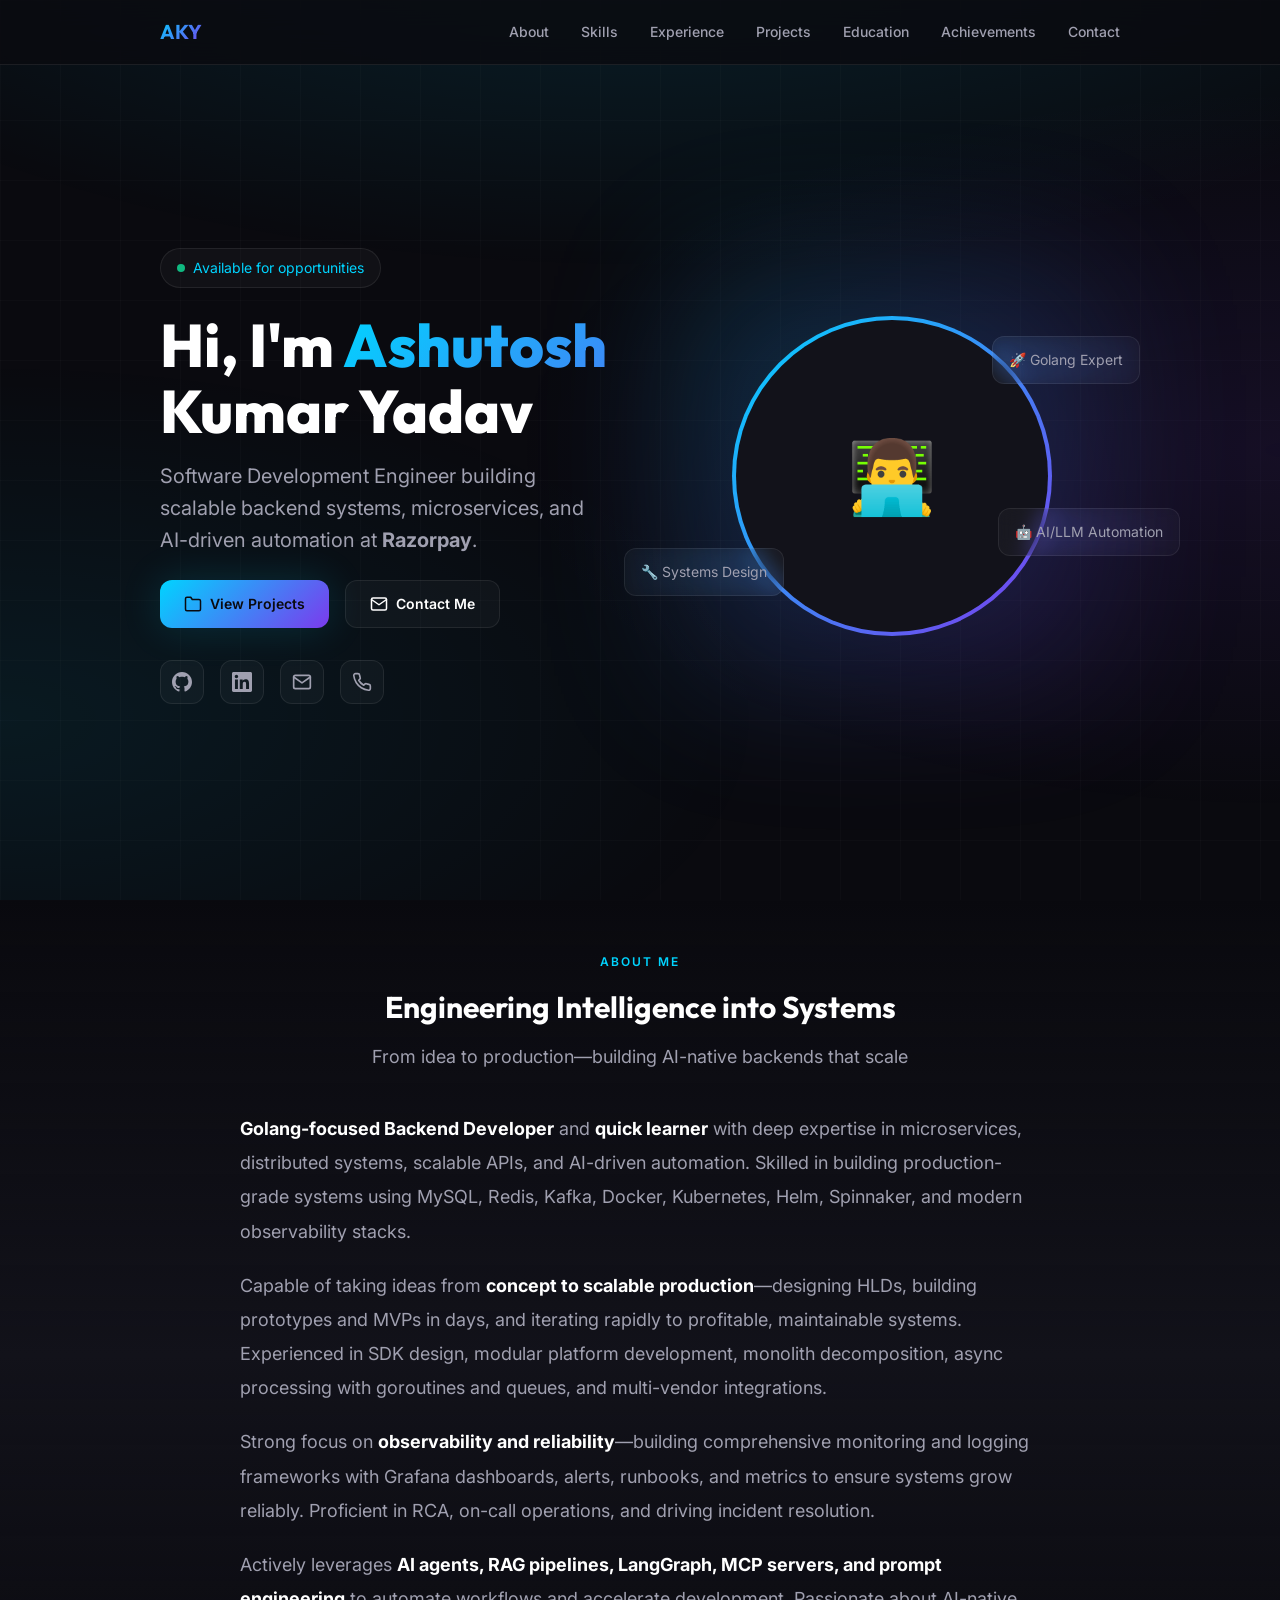
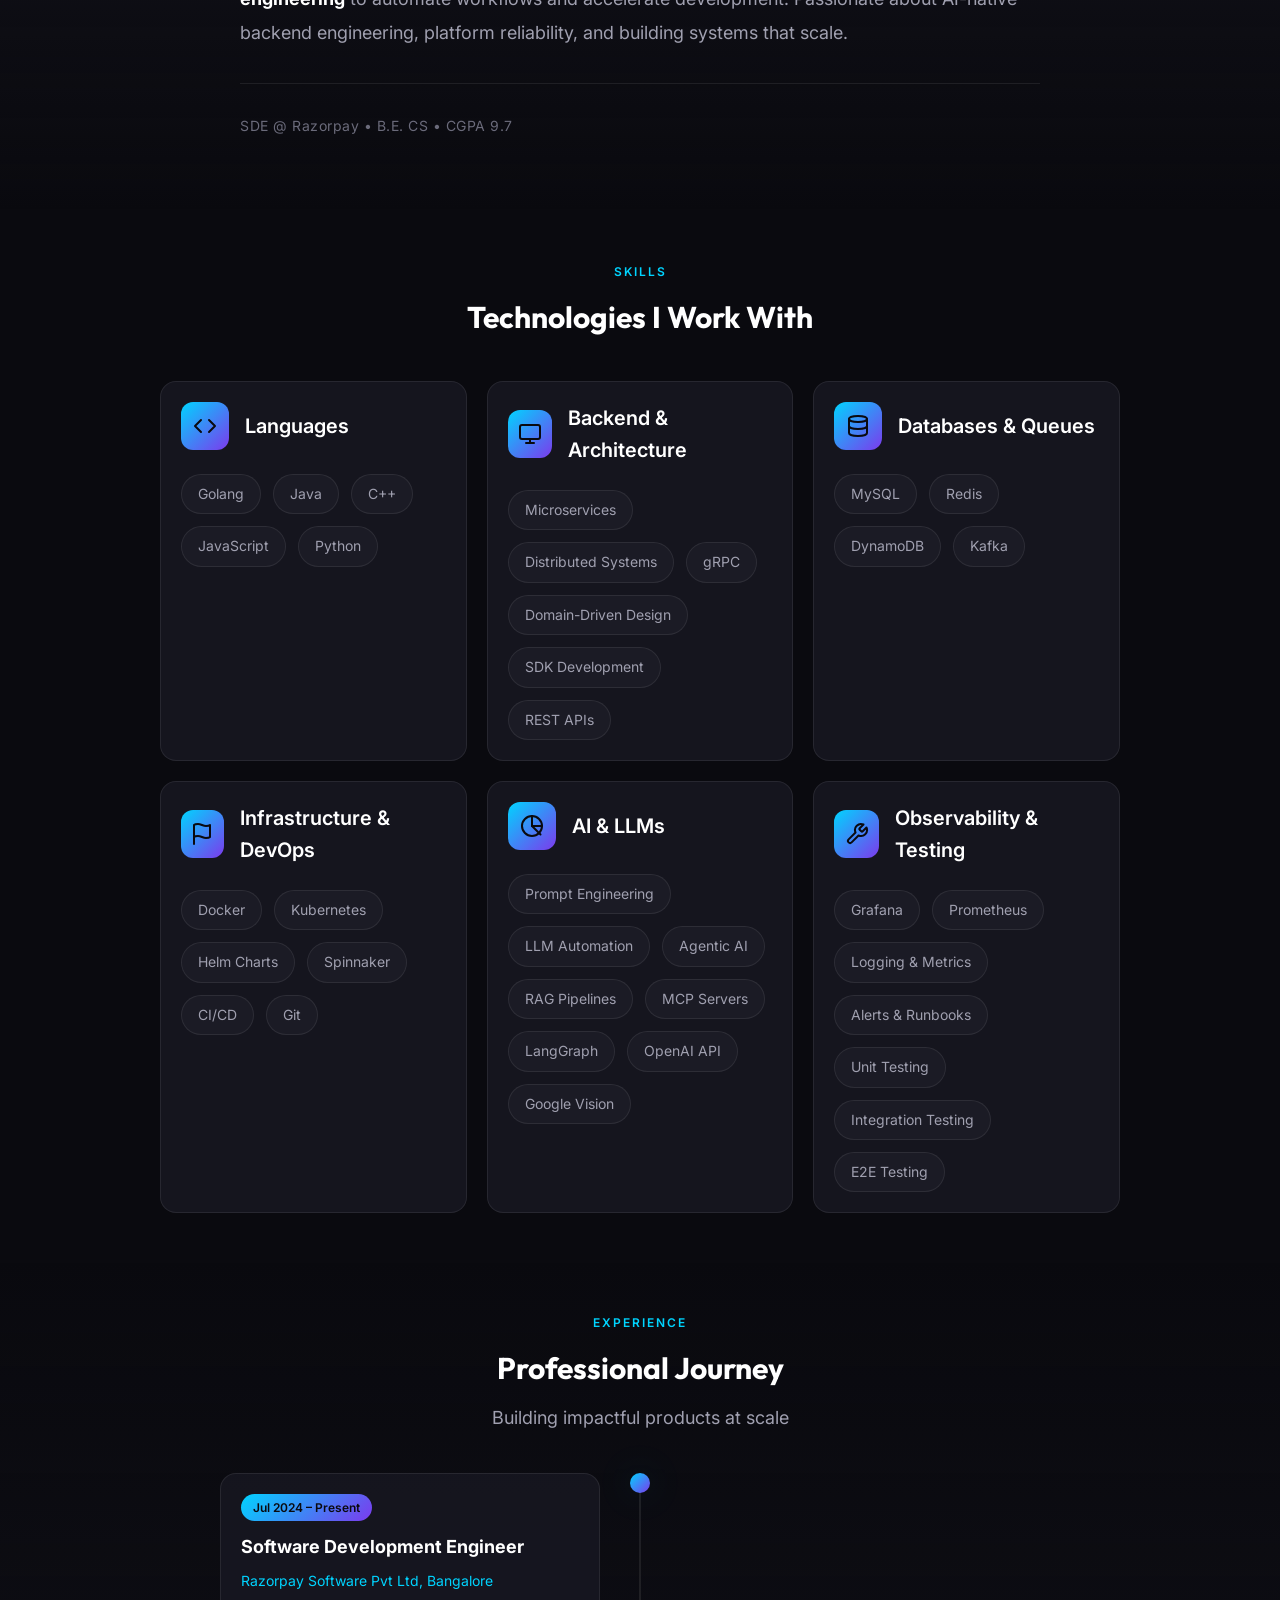
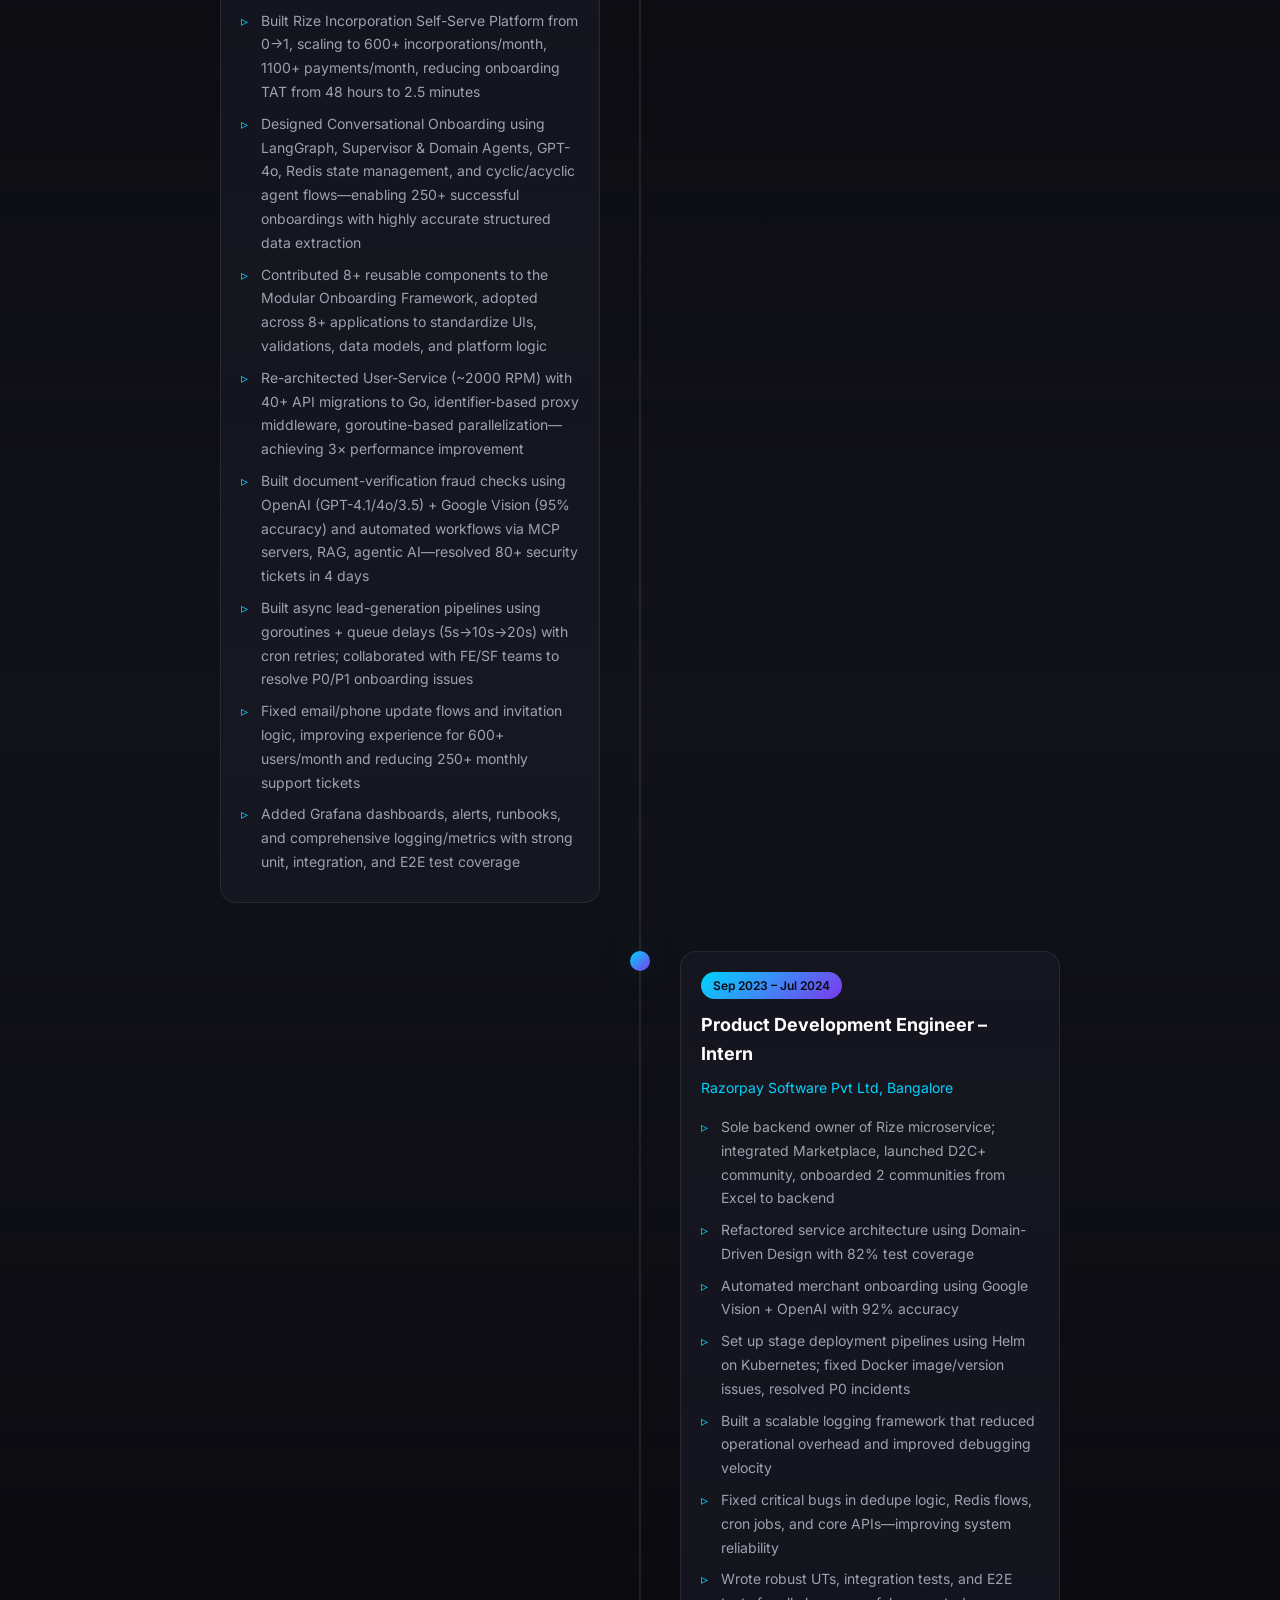
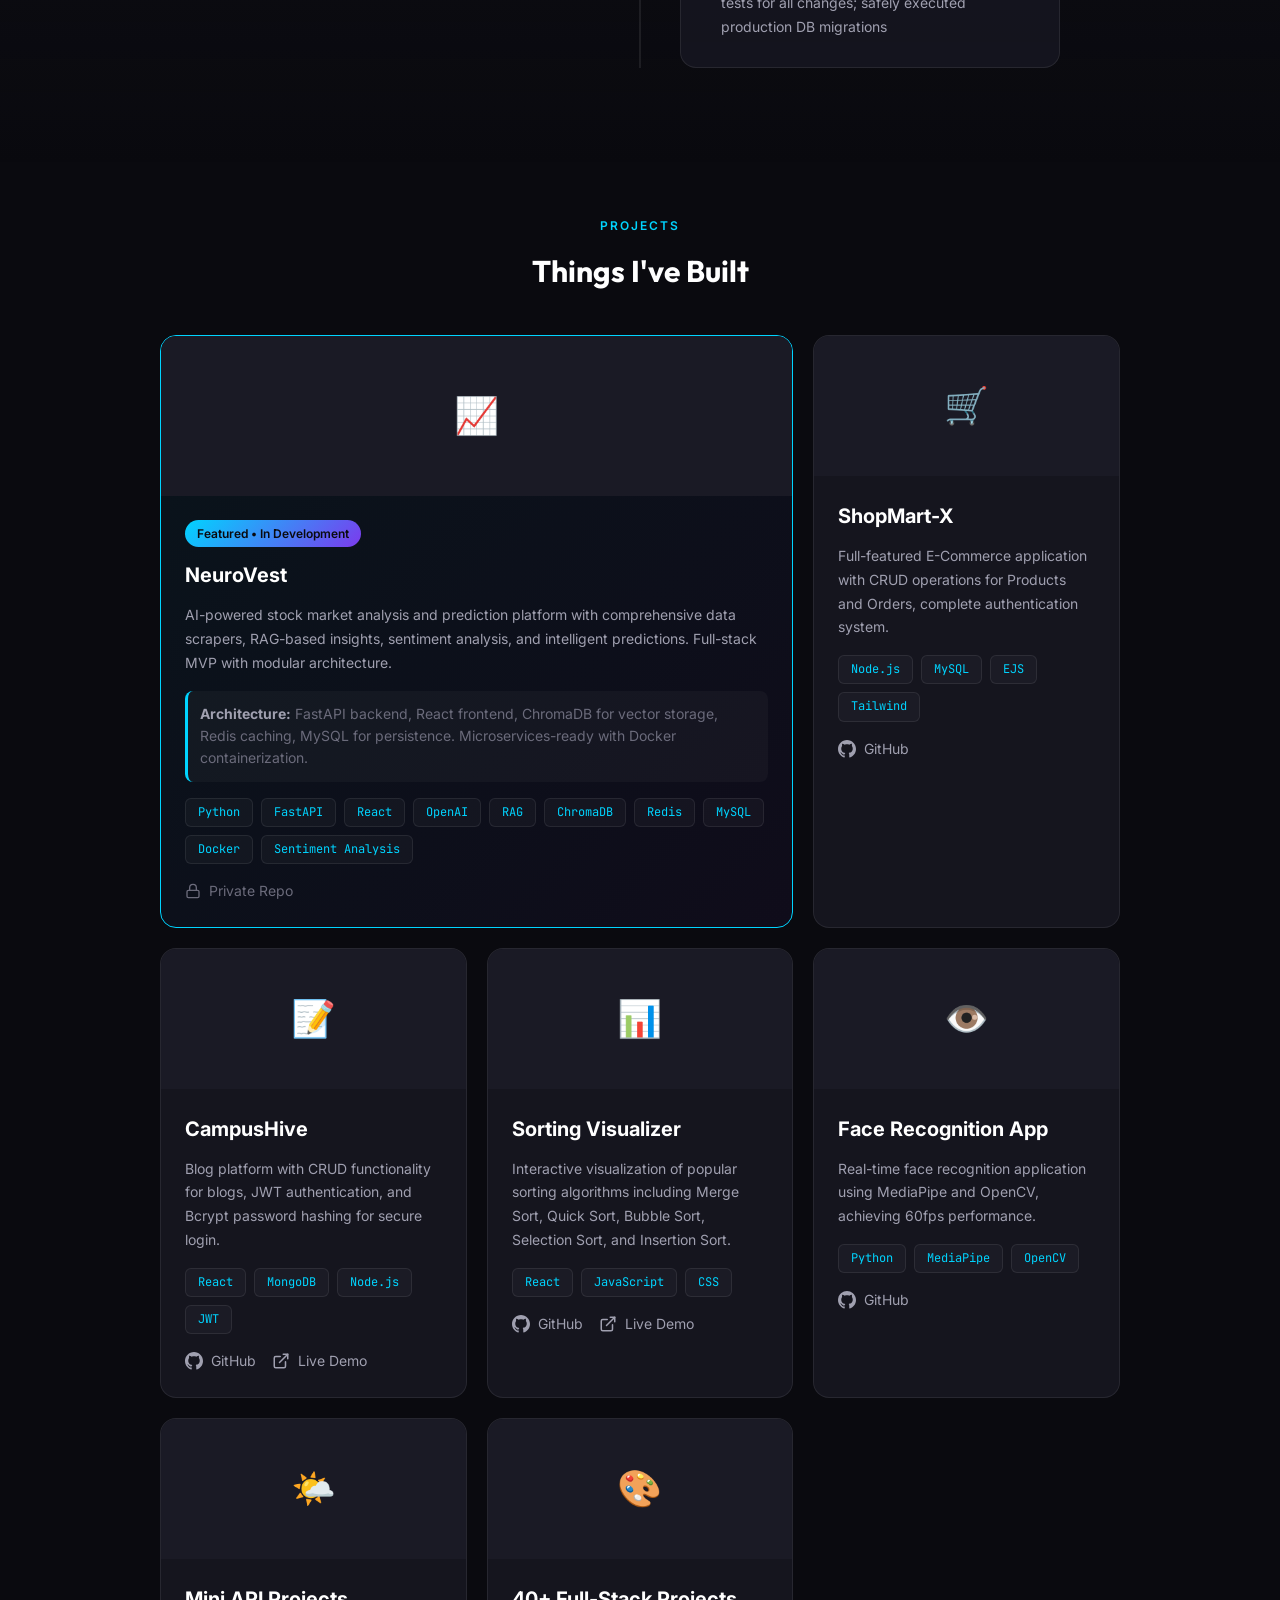
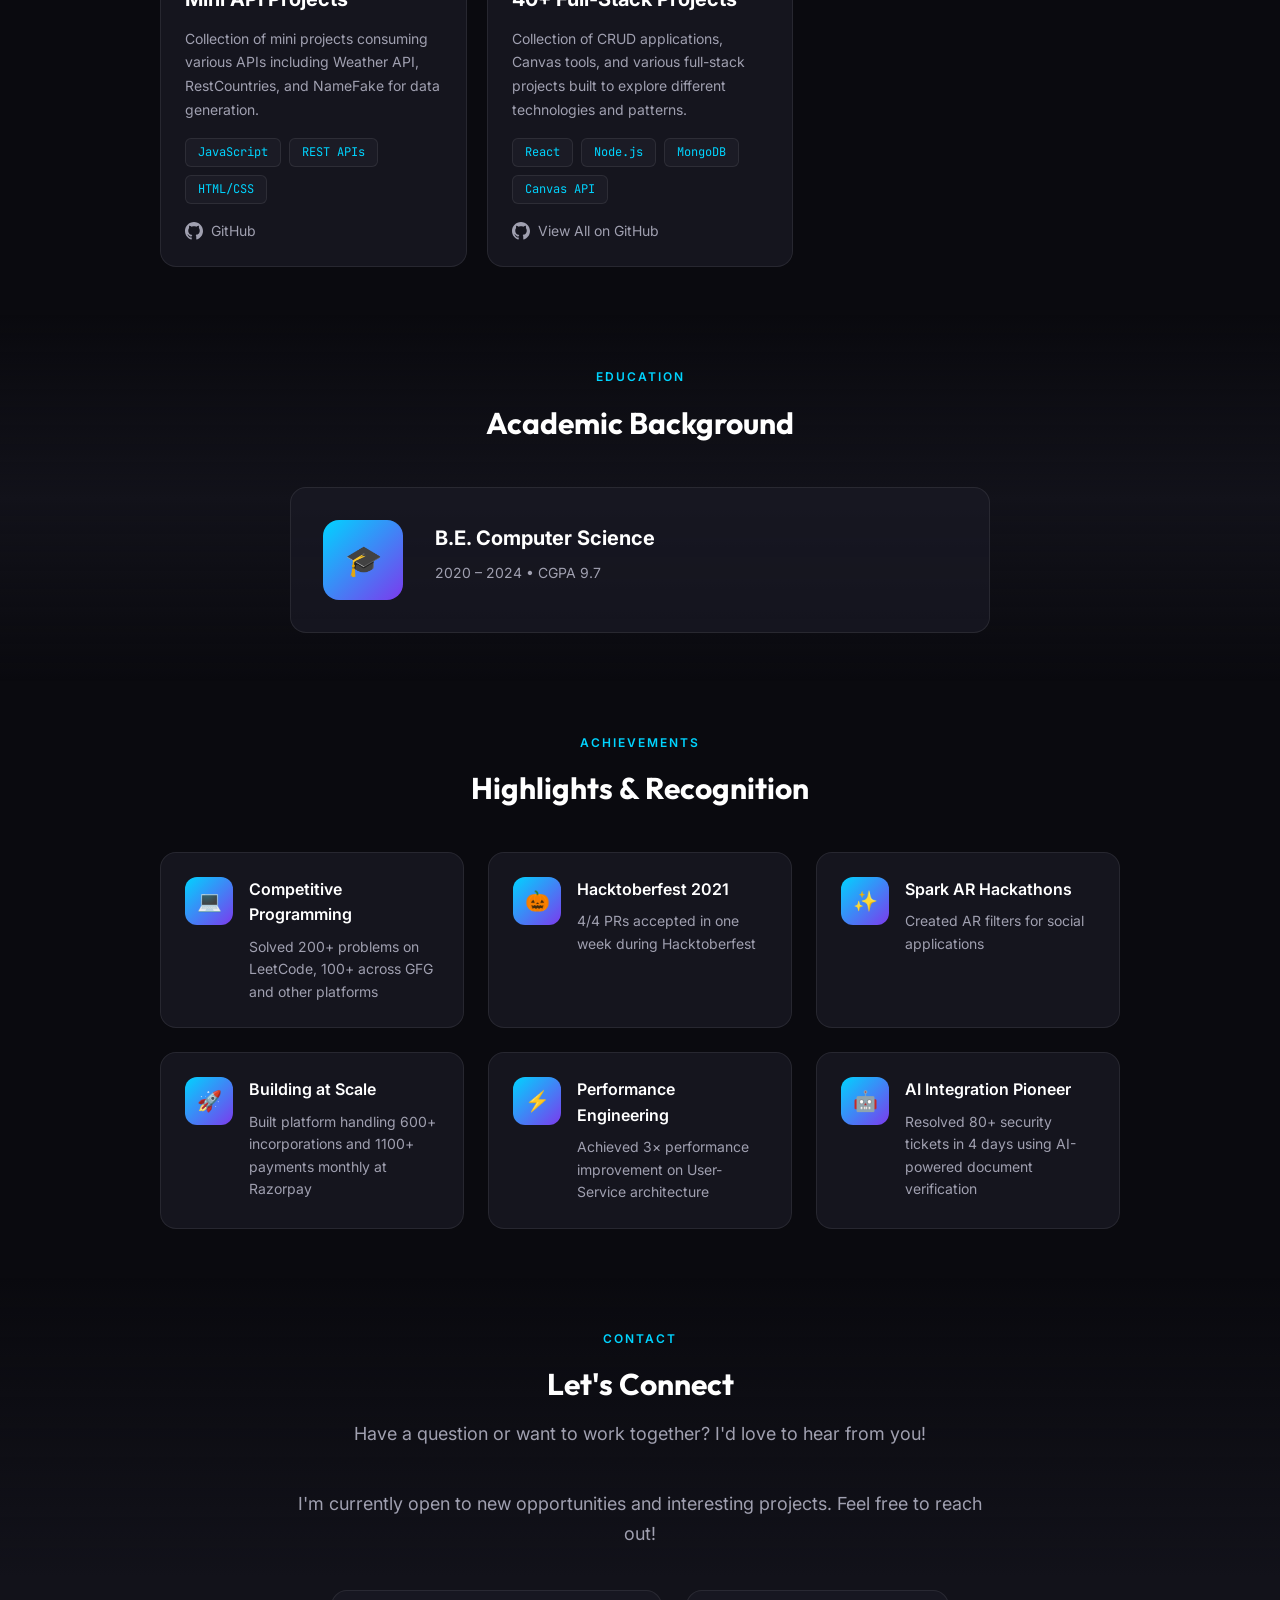
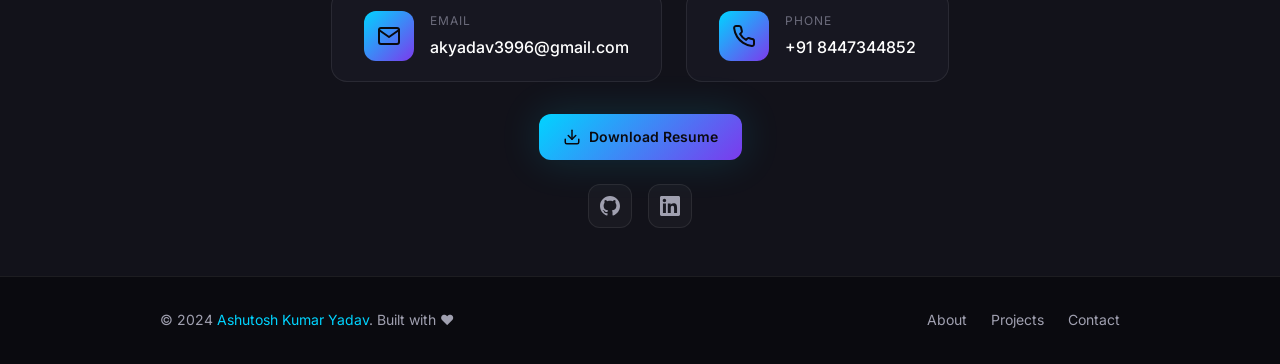
==== commit 68dd48f3: "Make website more compact and readable - Container max-width: 1200px -> 1000px - Tightened spacing v" ====
--- a/index.html
+++ b/index.html
@@ -392,7 +392,6 @@
       <div class="section-header reveal">
         <span class="section-label">Projects</span>
         <h2 class="section-title">Things I've Built</h2>
-        <p class="section-subtitle">Personal projects showcasing various technologies</p>
       </div>
       <div class="projects-grid">
         <!-- Featured Project: NeuroVest -->
@@ -724,7 +723,7 @@
             </div>
           </a>
         </div>
-        <a href="assets/resume/resume.pdf" download class="btn btn-primary resume-download">
+        <a href="assets/resume/AshutoshKY_Resume.pdf" download class="btn btn-primary resume-download">
           <svg width="18" height="18" viewBox="0 0 24 24" fill="none" stroke="currentColor" stroke-width="2"
             stroke-linecap="round" stroke-linejoin="round">
             <path d="M21 15v4a2 2 0 0 1-2 2H5a2 2 0 0 1-2-2v-4"></path>
--- a/css/style.css
+++ b/css/style.css
@@ -72,7 +72,7 @@
 }
 
 section {
-    padding: var(--space-24) 0;
+    padding: var(--space-16) 0;
     position: relative;
 }
 
@@ -496,24 +496,24 @@
 
 .section-header {
     text-align: center;
-    margin-bottom: var(--space-16);
+    margin-bottom: var(--space-10);
 }
 
 .section-label {
     display: inline-block;
-    font-size: var(--text-sm);
+    font-size: var(--text-xs);
     font-weight: var(--font-semibold);
     color: var(--accent-primary);
     text-transform: uppercase;
     letter-spacing: 2px;
-    margin-bottom: var(--space-4);
+    margin-bottom: var(--space-3);
 }
 
 .section-title {
     font-family: var(--font-display);
-    font-size: var(--text-4xl);
+    font-size: var(--text-3xl);
     font-weight: var(--font-bold);
-    margin-bottom: var(--space-4);
+    margin-bottom: var(--space-3);
 }
 
 .section-subtitle {
@@ -638,15 +638,15 @@
 
 .skills-grid {
     display: grid;
-    grid-template-columns: repeat(auto-fit, minmax(350px, 1fr));
-    gap: var(--space-8);
+    grid-template-columns: repeat(auto-fit, minmax(280px, 1fr));
+    gap: var(--space-5);
 }
 
 .skill-category {
     background: var(--bg-card);
     border: 1px solid var(--glass-border);
     border-radius: var(--radius-xl);
-    padding: var(--space-8);
+    padding: var(--space-5);
     transition: all var(--transition-base);
 }
 
@@ -762,8 +762,8 @@
     background: var(--bg-card);
     border: 1px solid var(--glass-border);
     border-radius: var(--radius-xl);
-    padding: var(--space-6);
-    max-width: 400px;
+    padding: var(--space-5);
+    max-width: 380px;
     transition: all var(--transition-base);
 }
 
@@ -846,8 +846,8 @@
 
 .projects-grid {
     display: grid;
-    grid-template-columns: repeat(auto-fit, minmax(350px, 1fr));
-    gap: var(--space-8);
+    grid-template-columns: repeat(auto-fit, minmax(280px, 1fr));
+    gap: var(--space-5);
 }
 
 .project-card {
@@ -860,12 +860,12 @@
 
 .project-card:hover {
     border-color: var(--accent-primary);
-    transform: translateY(-8px);
+    transform: translateY(-5px);
     box-shadow: var(--shadow-glow);
 }
 
 .project-image {
-    height: 200px;
+    height: 140px;
     background: var(--bg-tertiary);
     display: flex;
     align-items: center;
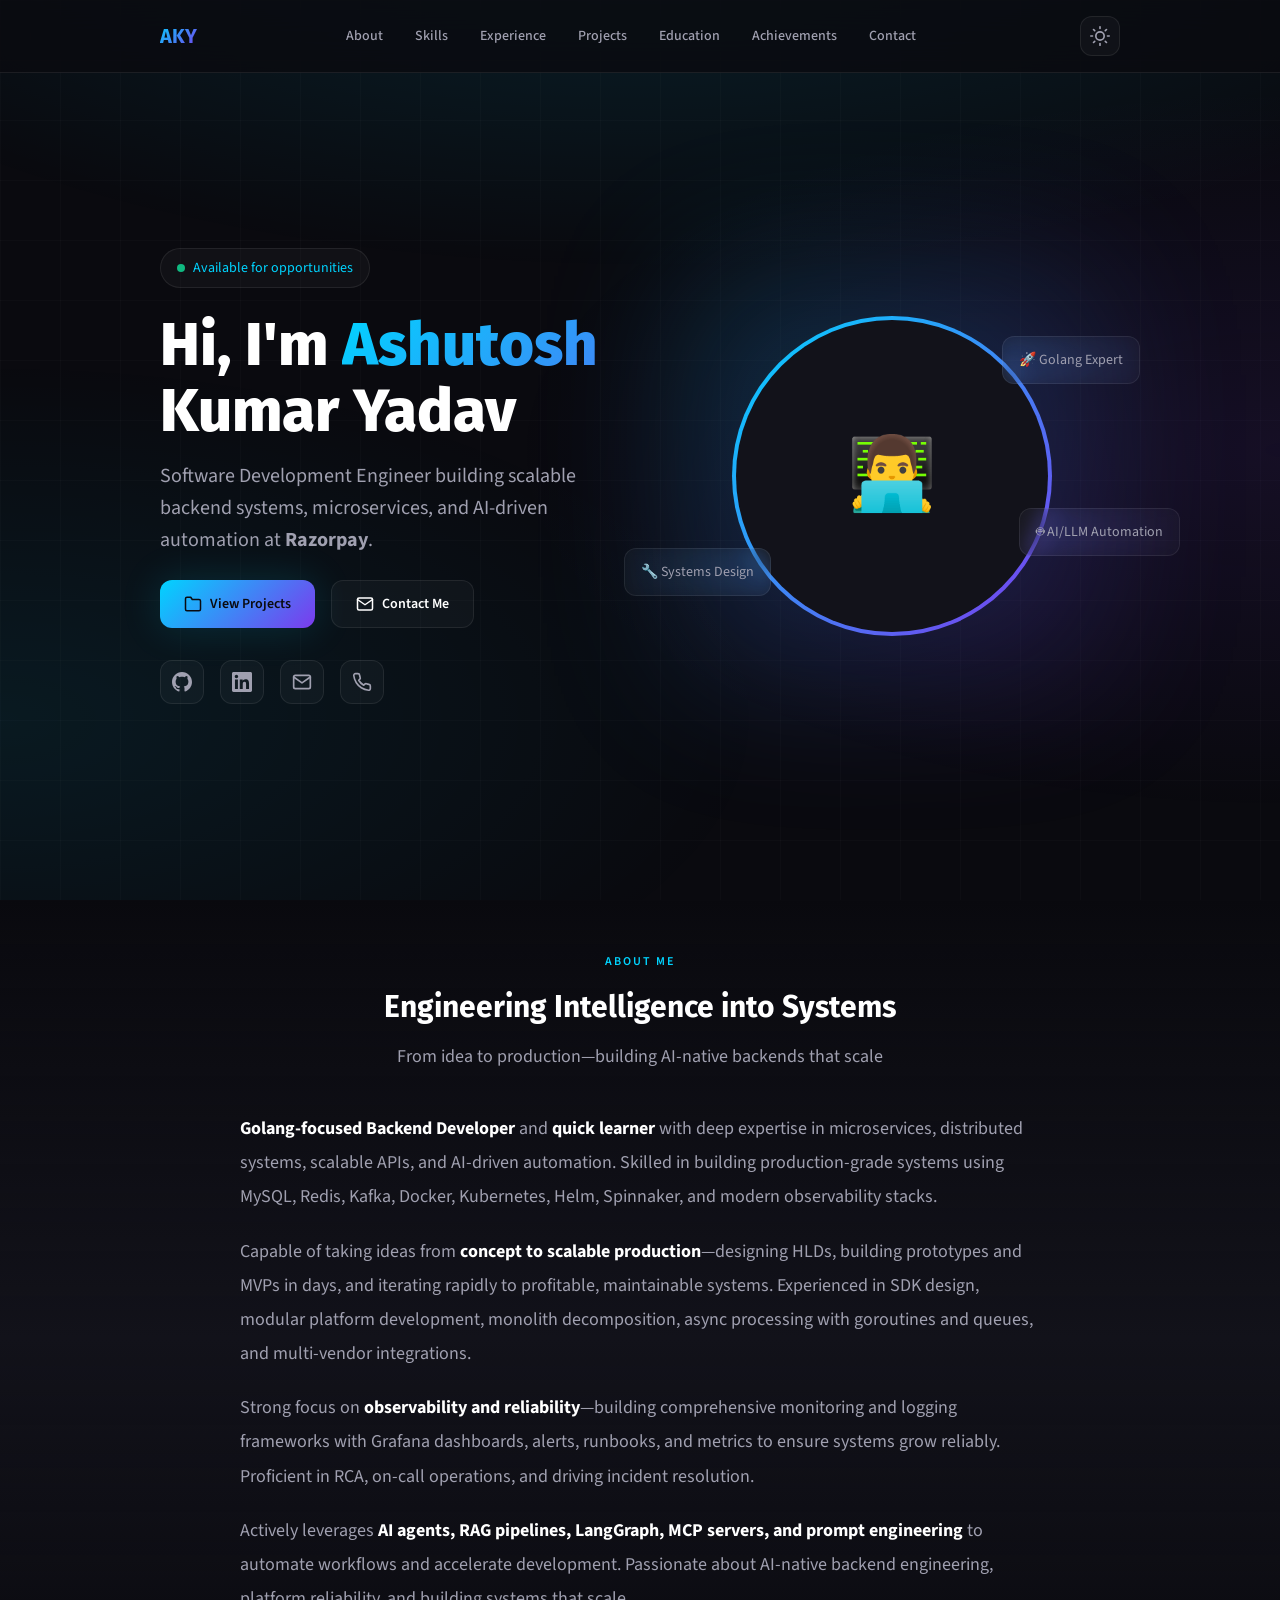
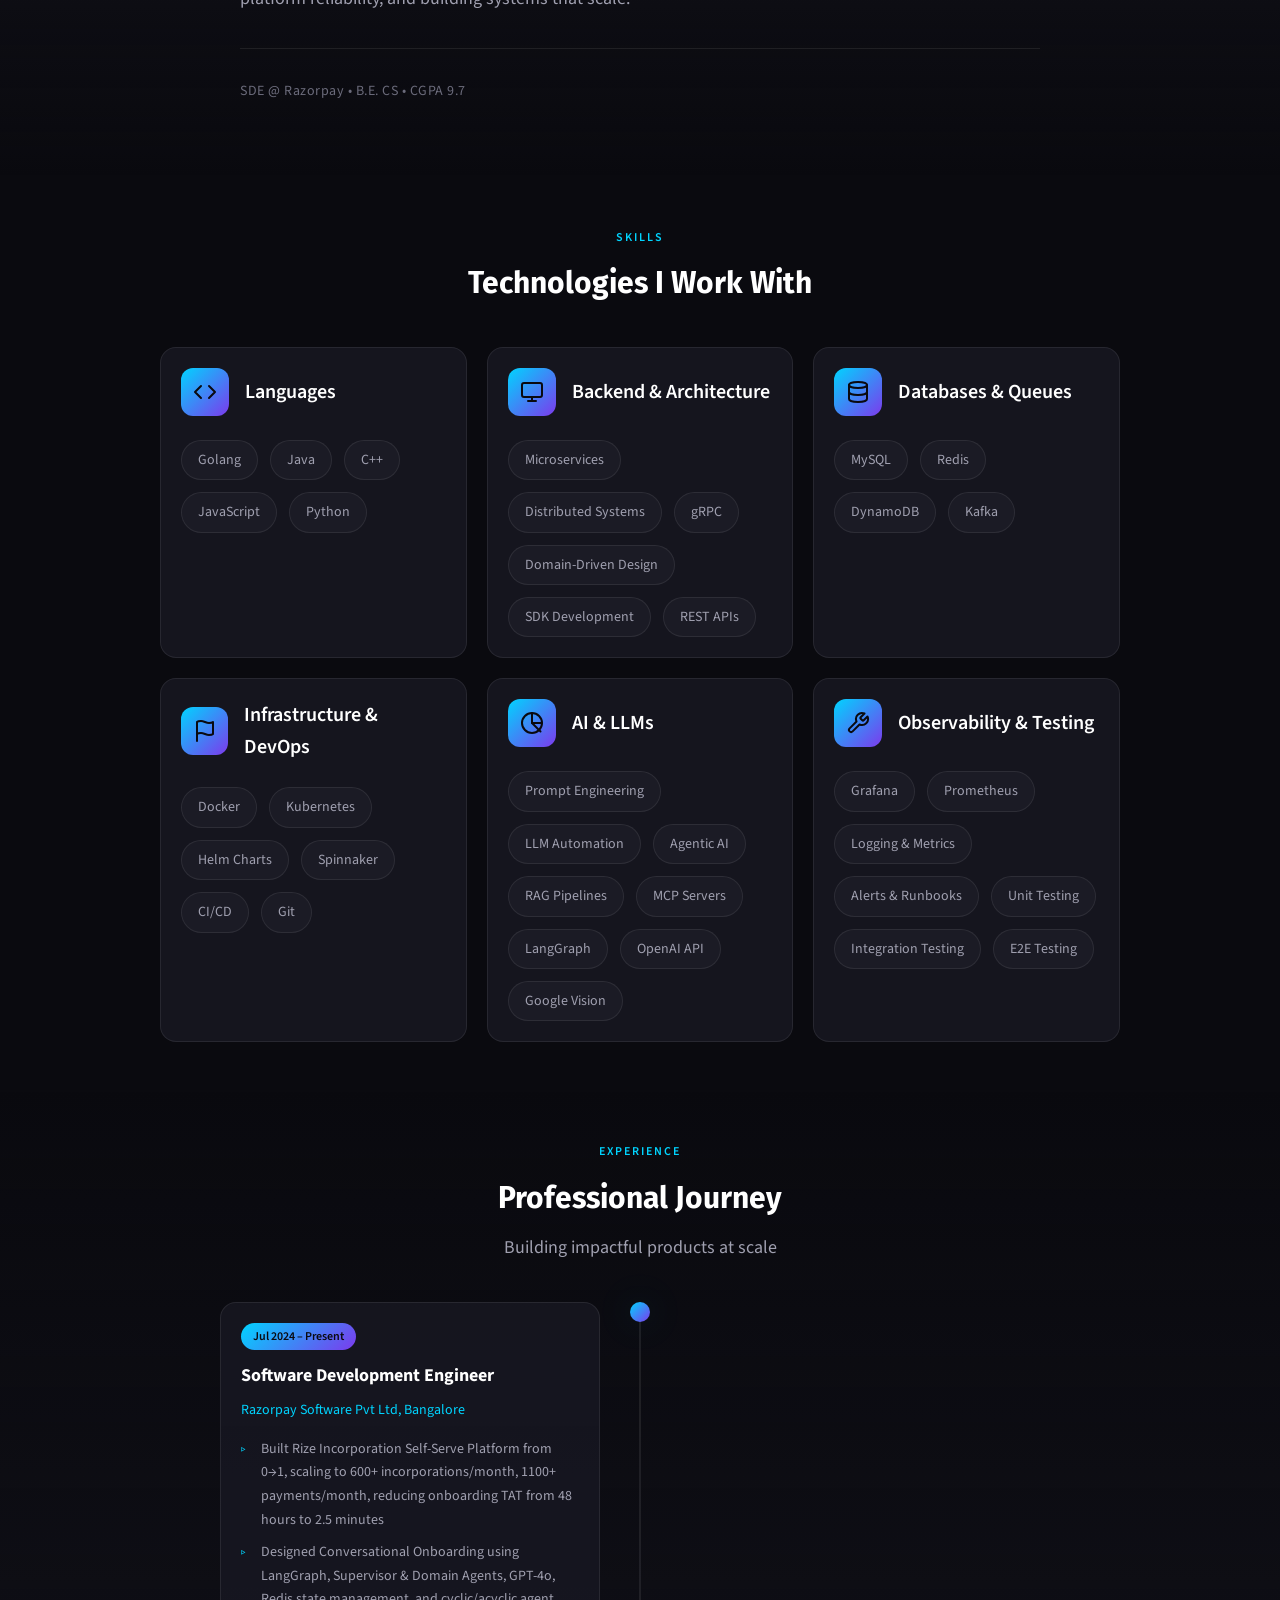
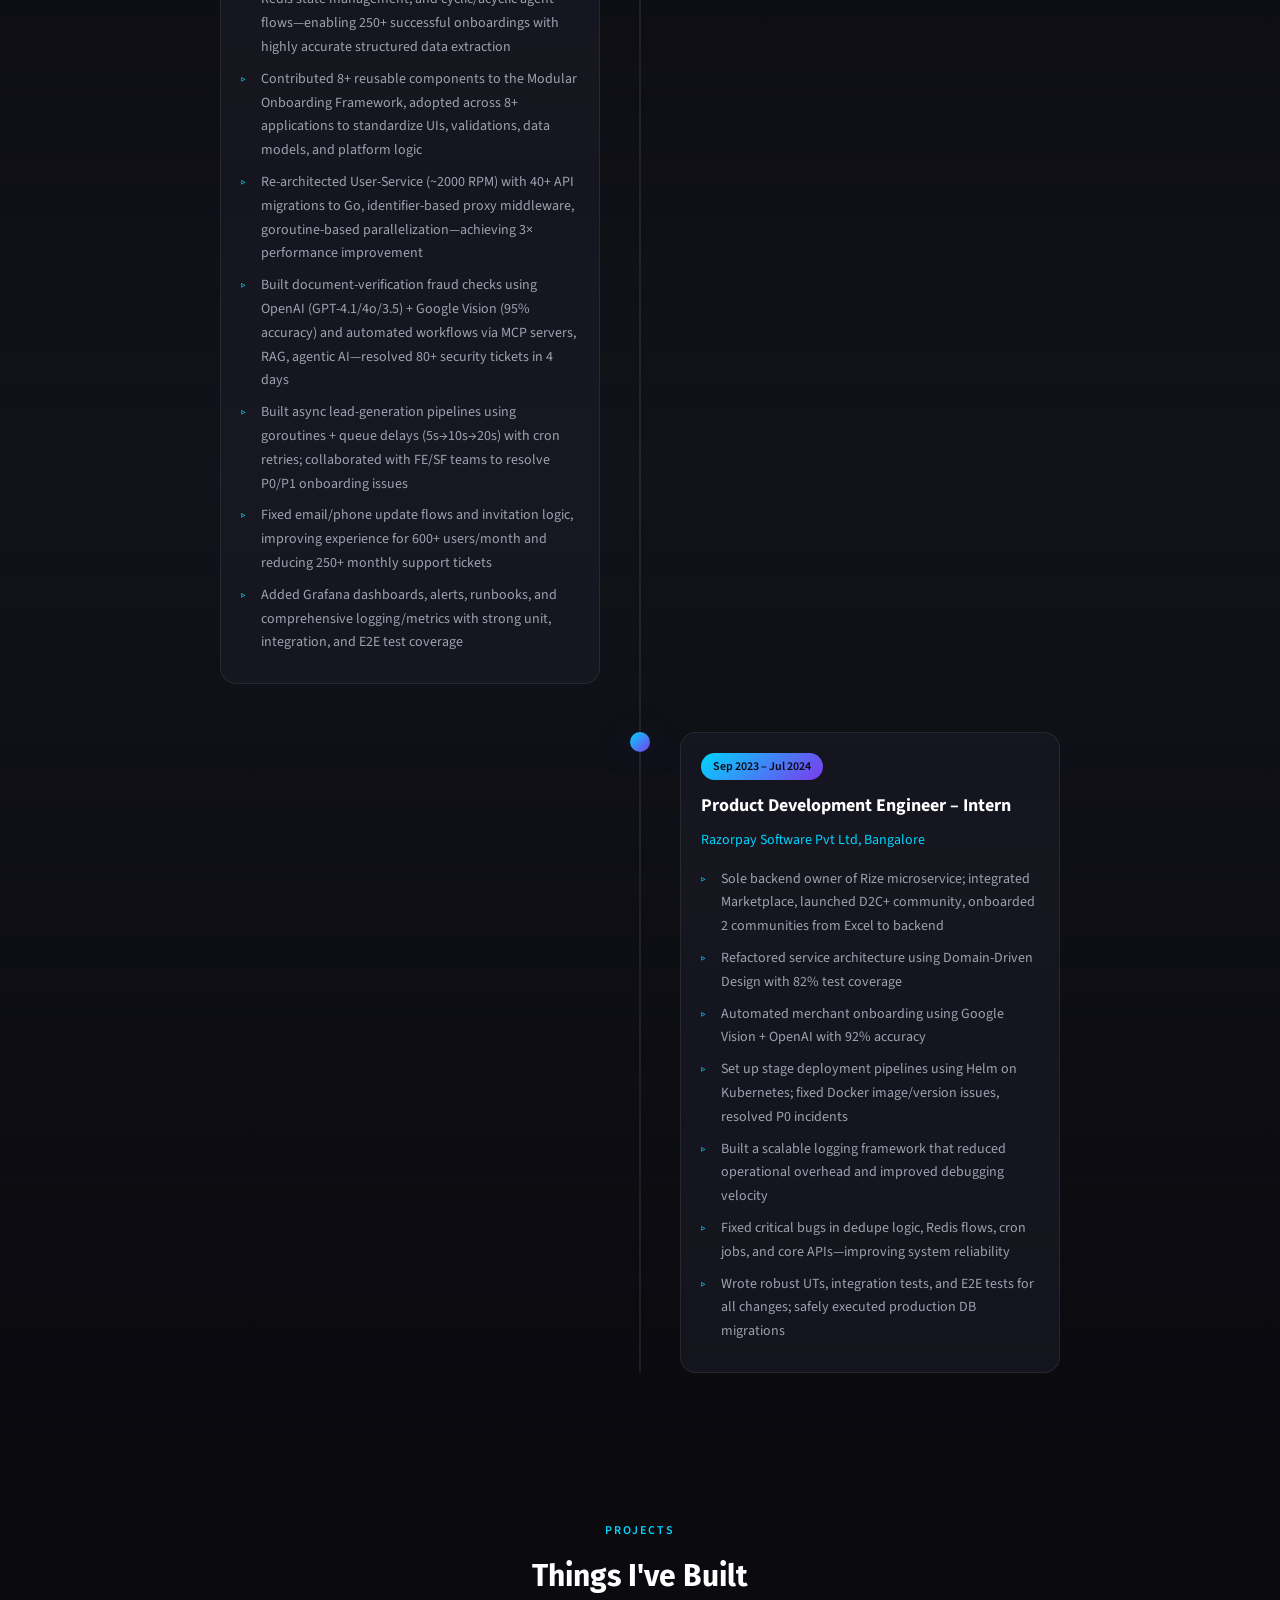
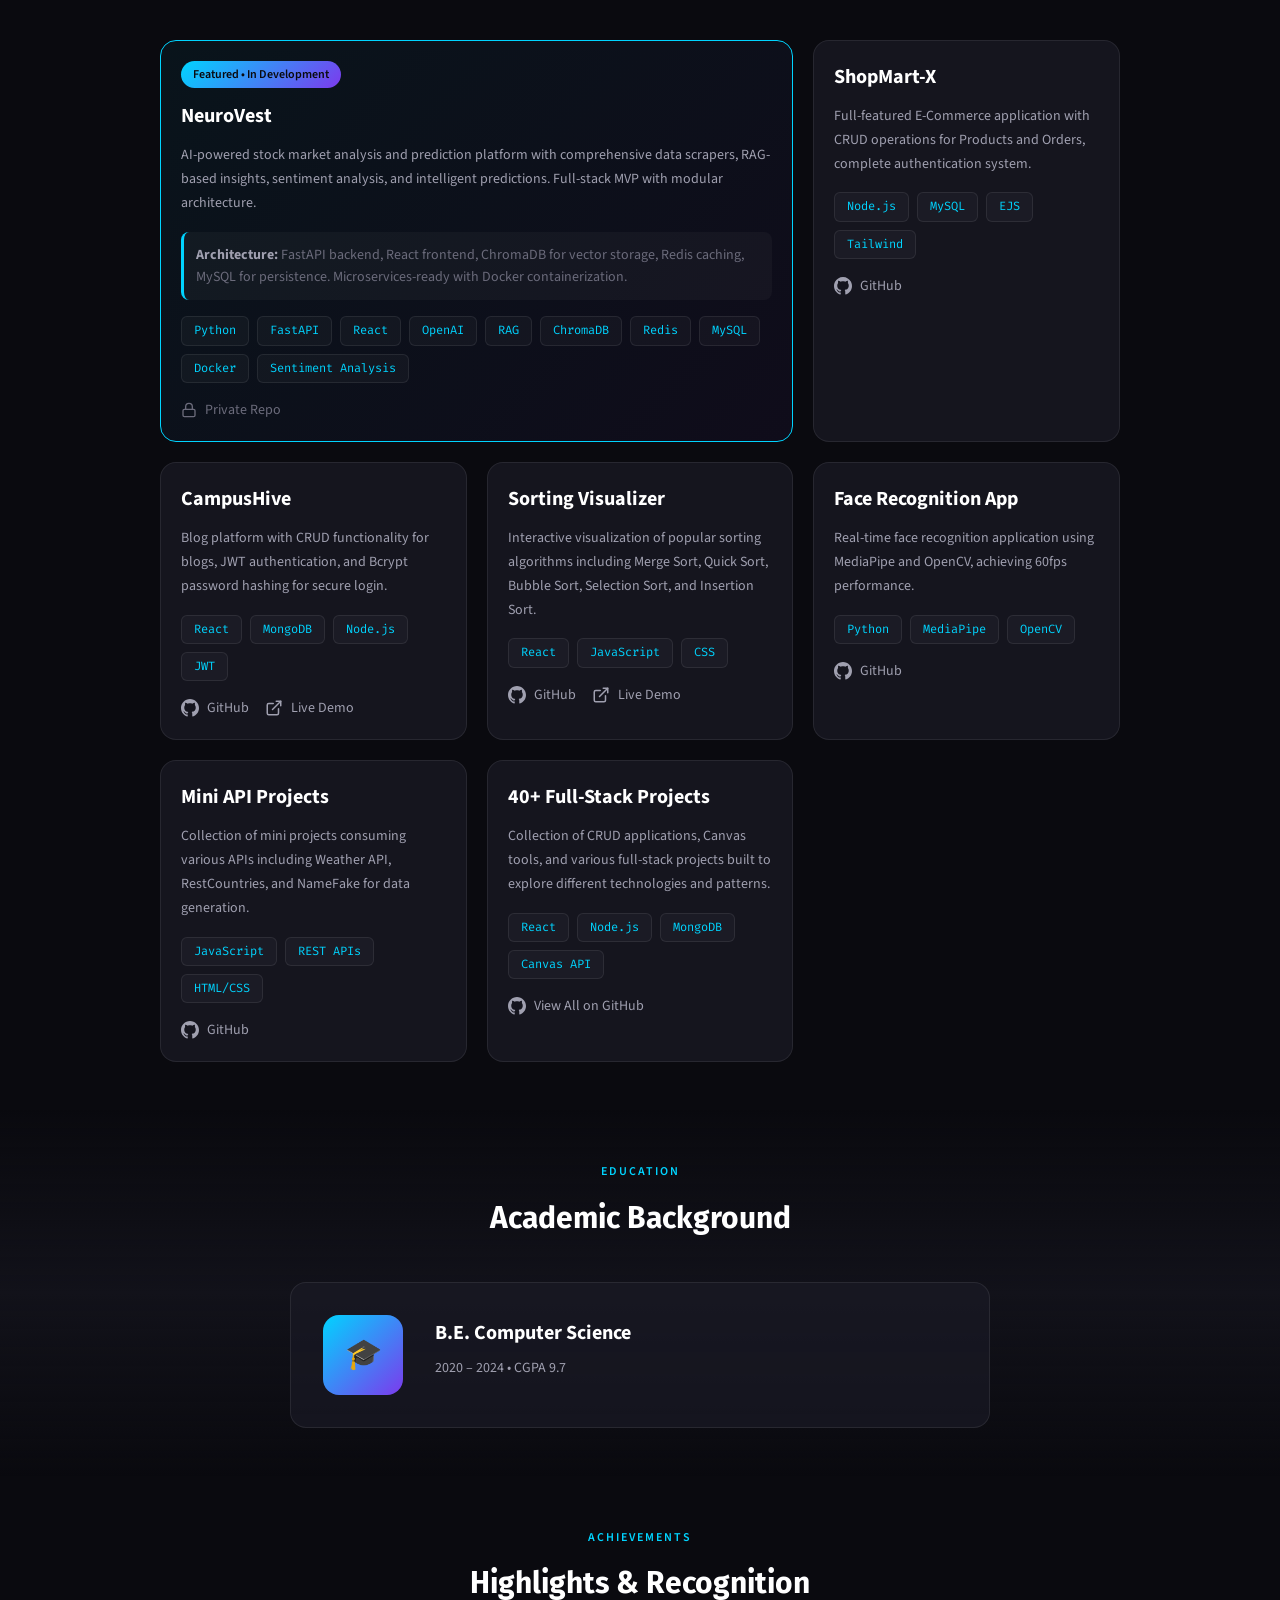
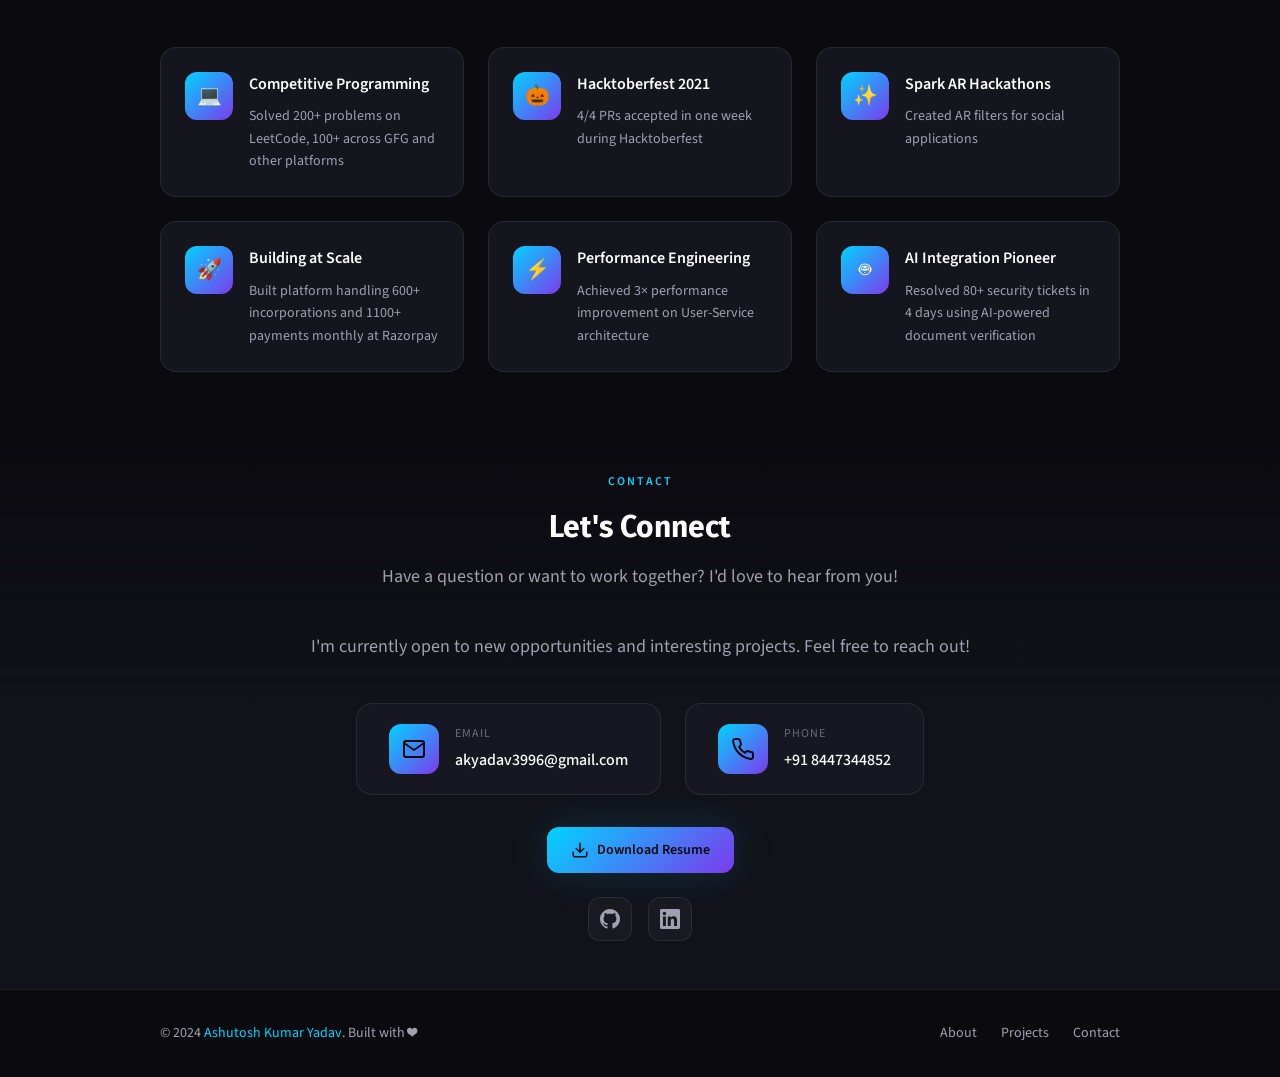
==== commit 7e4f1499: "Design overhaul: new fonts, dark/light mode toggle, simplified design - Fonts: Source Sans Pro + Fir" ====
--- a/index.html
+++ b/index.html
@@ -23,6 +23,11 @@
     href="data:image/svg+xml,<svg xmlns='http://www.w3.org/2000/svg' viewBox='0 0 100 100'><text y='.9em' font-size='90'>👨‍💻</text></svg>">
 
   <!-- Stylesheets -->
+  <link rel="preconnect" href="https://fonts.googleapis.com">
+  <link rel="preconnect" href="https://fonts.gstatic.com" crossorigin>
+  <link
+    href="https://fonts.googleapis.com/css2?family=Fira+Sans:wght@400;500;600;700&family=Source+Sans+Pro:wght@400;600;700&family=Fira+Code&display=swap"
+    rel="stylesheet">
   <link rel="stylesheet" href="css/style.css">
 </head>
 
@@ -44,6 +49,24 @@
         <li><a href="#achievements" class="nav-link">Achievements</a></li>
         <li><a href="#contact" class="nav-link">Contact</a></li>
       </ul>
+      <button class="theme-toggle" id="themeToggle" aria-label="Toggle theme">
+        <svg class="sun-icon" width="20" height="20" viewBox="0 0 24 24" fill="none" stroke="currentColor"
+          stroke-width="2" stroke-linecap="round" stroke-linejoin="round">
+          <circle cx="12" cy="12" r="5"></circle>
+          <line x1="12" y1="1" x2="12" y2="3"></line>
+          <line x1="12" y1="21" x2="12" y2="23"></line>
+          <line x1="4.22" y1="4.22" x2="5.64" y2="5.64"></line>
+          <line x1="18.36" y1="18.36" x2="19.78" y2="19.78"></line>
+          <line x1="1" y1="12" x2="3" y2="12"></line>
+          <line x1="21" y1="12" x2="23" y2="12"></line>
+          <line x1="4.22" y1="19.78" x2="5.64" y2="18.36"></line>
+          <line x1="18.36" y1="5.64" x2="19.78" y2="4.22"></line>
+        </svg>
+        <svg class="moon-icon" width="20" height="20" viewBox="0 0 24 24" fill="none" stroke="currentColor"
+          stroke-width="2" stroke-linecap="round" stroke-linejoin="round">
+          <path d="M21 12.79A9 9 0 1 1 11.21 3 7 7 0 0 0 21 12.79z"></path>
+        </svg>
+      </button>
       <button class="nav-toggle" id="navToggle" aria-label="Toggle navigation">
         <span></span>
         <span></span>
@@ -396,7 +419,7 @@
       <div class="projects-grid">
         <!-- Featured Project: NeuroVest -->
         <div class="project-card featured reveal">
-          <div class="project-image">📈</div>
+          
           <div class="project-body">
             <div class="project-badge">Featured • In Development</div>
             <h3 class="project-title">NeuroVest</h3>
@@ -434,7 +457,7 @@
         </div>
 
         <div class="project-card reveal">
-          <div class="project-image">🛒</div>
+          
           <div class="project-body">
             <h3 class="project-title">ShopMart-X</h3>
             <p class="project-description">
@@ -460,7 +483,7 @@
         </div>
 
         <div class="project-card reveal">
-          <div class="project-image">📝</div>
+          
           <div class="project-body">
             <h3 class="project-title">CampusHive</h3>
             <p class="project-description">
@@ -495,7 +518,7 @@
         </div>
 
         <div class="project-card reveal">
-          <div class="project-image">📊</div>
+          
           <div class="project-body">
             <h3 class="project-title">Sorting Visualizer</h3>
             <p class="project-description">
@@ -529,7 +552,7 @@
         </div>
 
         <div class="project-card reveal">
-          <div class="project-image">👁️</div>
+          
           <div class="project-body">
             <h3 class="project-title">Face Recognition App</h3>
             <p class="project-description">
@@ -553,7 +576,7 @@
         </div>
 
         <div class="project-card reveal">
-          <div class="project-image">🌤️</div>
+          
           <div class="project-body">
             <h3 class="project-title">Mini API Projects</h3>
             <p class="project-description">
@@ -578,7 +601,7 @@
         </div>
 
         <div class="project-card reveal">
-          <div class="project-image">🎨</div>
+          
           <div class="project-body">
             <h3 class="project-title">40+ Full-Stack Projects</h3>
             <p class="project-description">
--- a/css/style.css
+++ b/css/style.css
@@ -222,6 +222,51 @@
     }
 }
 
+/* Theme Toggle */
+.theme-toggle {
+    display: flex;
+    align-items: center;
+    justify-content: center;
+    width: 40px;
+    height: 40px;
+    border-radius: var(--radius-lg);
+    background: var(--glass-bg);
+    border: 1px solid var(--glass-border);
+    color: var(--text-secondary);
+    cursor: pointer;
+    transition: all var(--transition-base);
+    margin-left: var(--space-4);
+}
+
+.theme-toggle:hover {
+    background: var(--bg-card-hover);
+    color: var(--accent-primary);
+}
+
+.theme-toggle .sun-icon {
+    display: block;
+}
+
+.theme-toggle .moon-icon {
+    display: none;
+}
+
+[data-theme="light"] .theme-toggle .sun-icon {
+    display: none;
+}
+
+[data-theme="light"] .theme-toggle .moon-icon {
+    display: block;
+}
+
+[data-theme="light"] .navbar {
+    background: rgba(255, 255, 255, 0.9);
+}
+
+[data-theme="light"] .nav-links {
+    background: rgba(255, 255, 255, 0.95);
+}
+
 /* ===============================================
    HERO SECTION
    =============================================== */
@@ -860,37 +905,12 @@
 
 .project-card:hover {
     border-color: var(--accent-primary);
-    transform: translateY(-5px);
+    transform: translateY(-3px);
     box-shadow: var(--shadow-glow);
 }
 
-.project-image {
-    height: 140px;
-    background: var(--bg-tertiary);
-    display: flex;
-    align-items: center;
-    justify-content: center;
-    font-size: var(--text-4xl);
-    color: var(--accent-primary);
-    position: relative;
-    overflow: hidden;
-}
-
-.project-image::before {
-    content: '';
-    position: absolute;
-    inset: 0;
-    background: var(--accent-gradient);
-    opacity: 0;
-    transition: opacity var(--transition-base);
-}
-
-.project-card:hover .project-image::before {
-    opacity: 0.1;
-}
-
 .project-body {
-    padding: var(--space-6);
+    padding: var(--space-5);
 }
 
 .project-title {
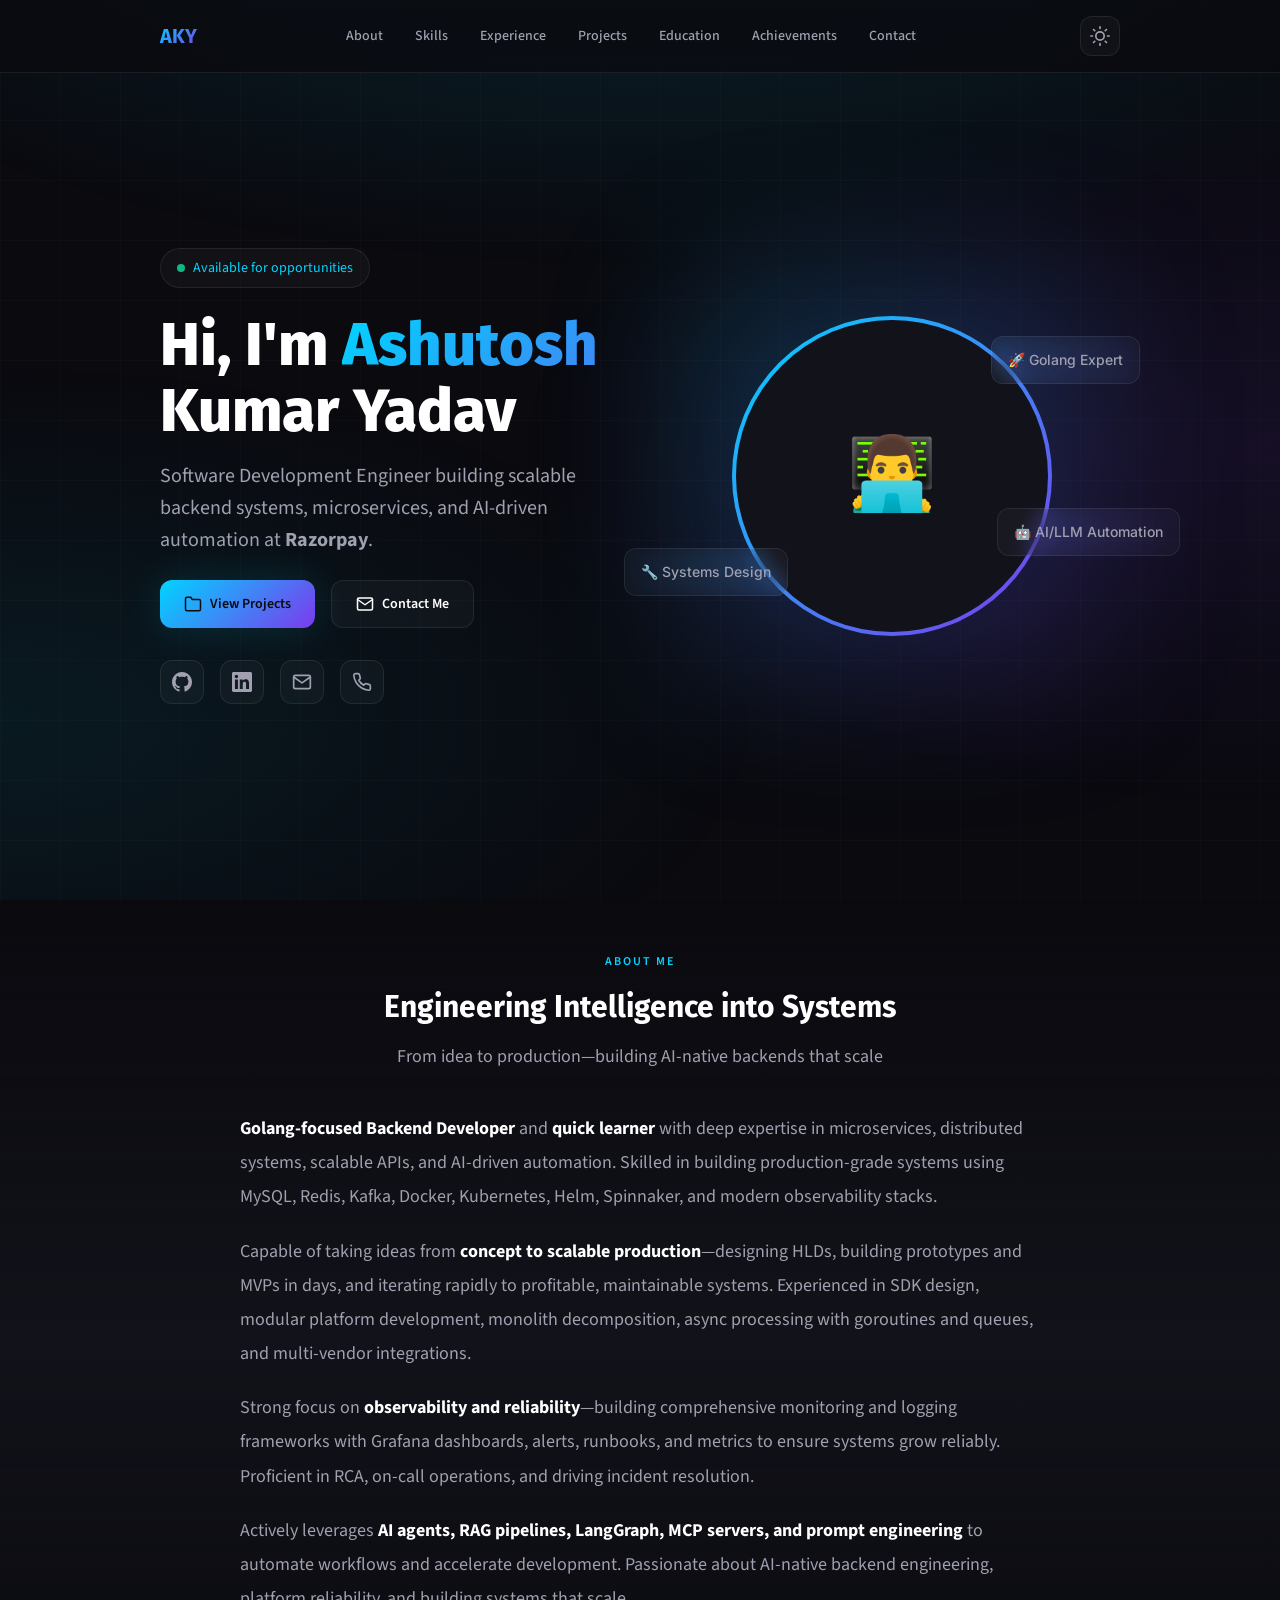
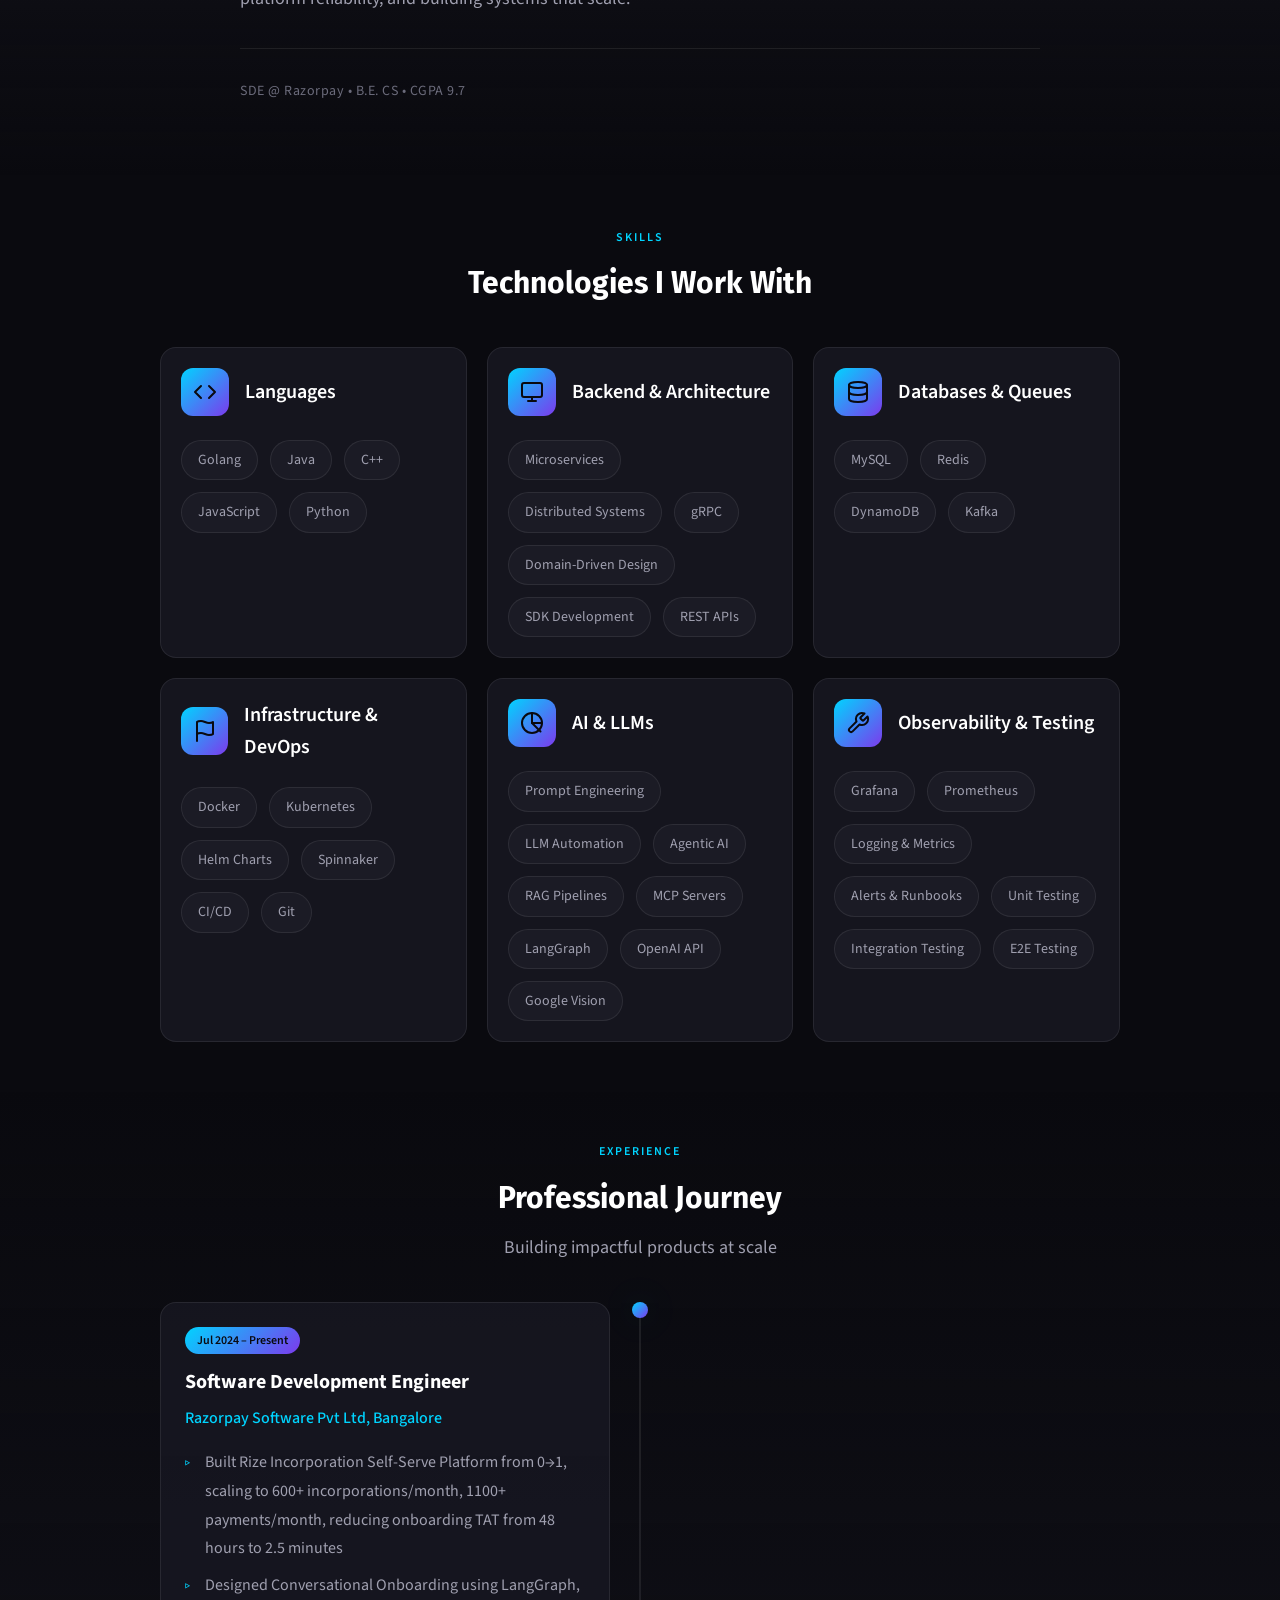
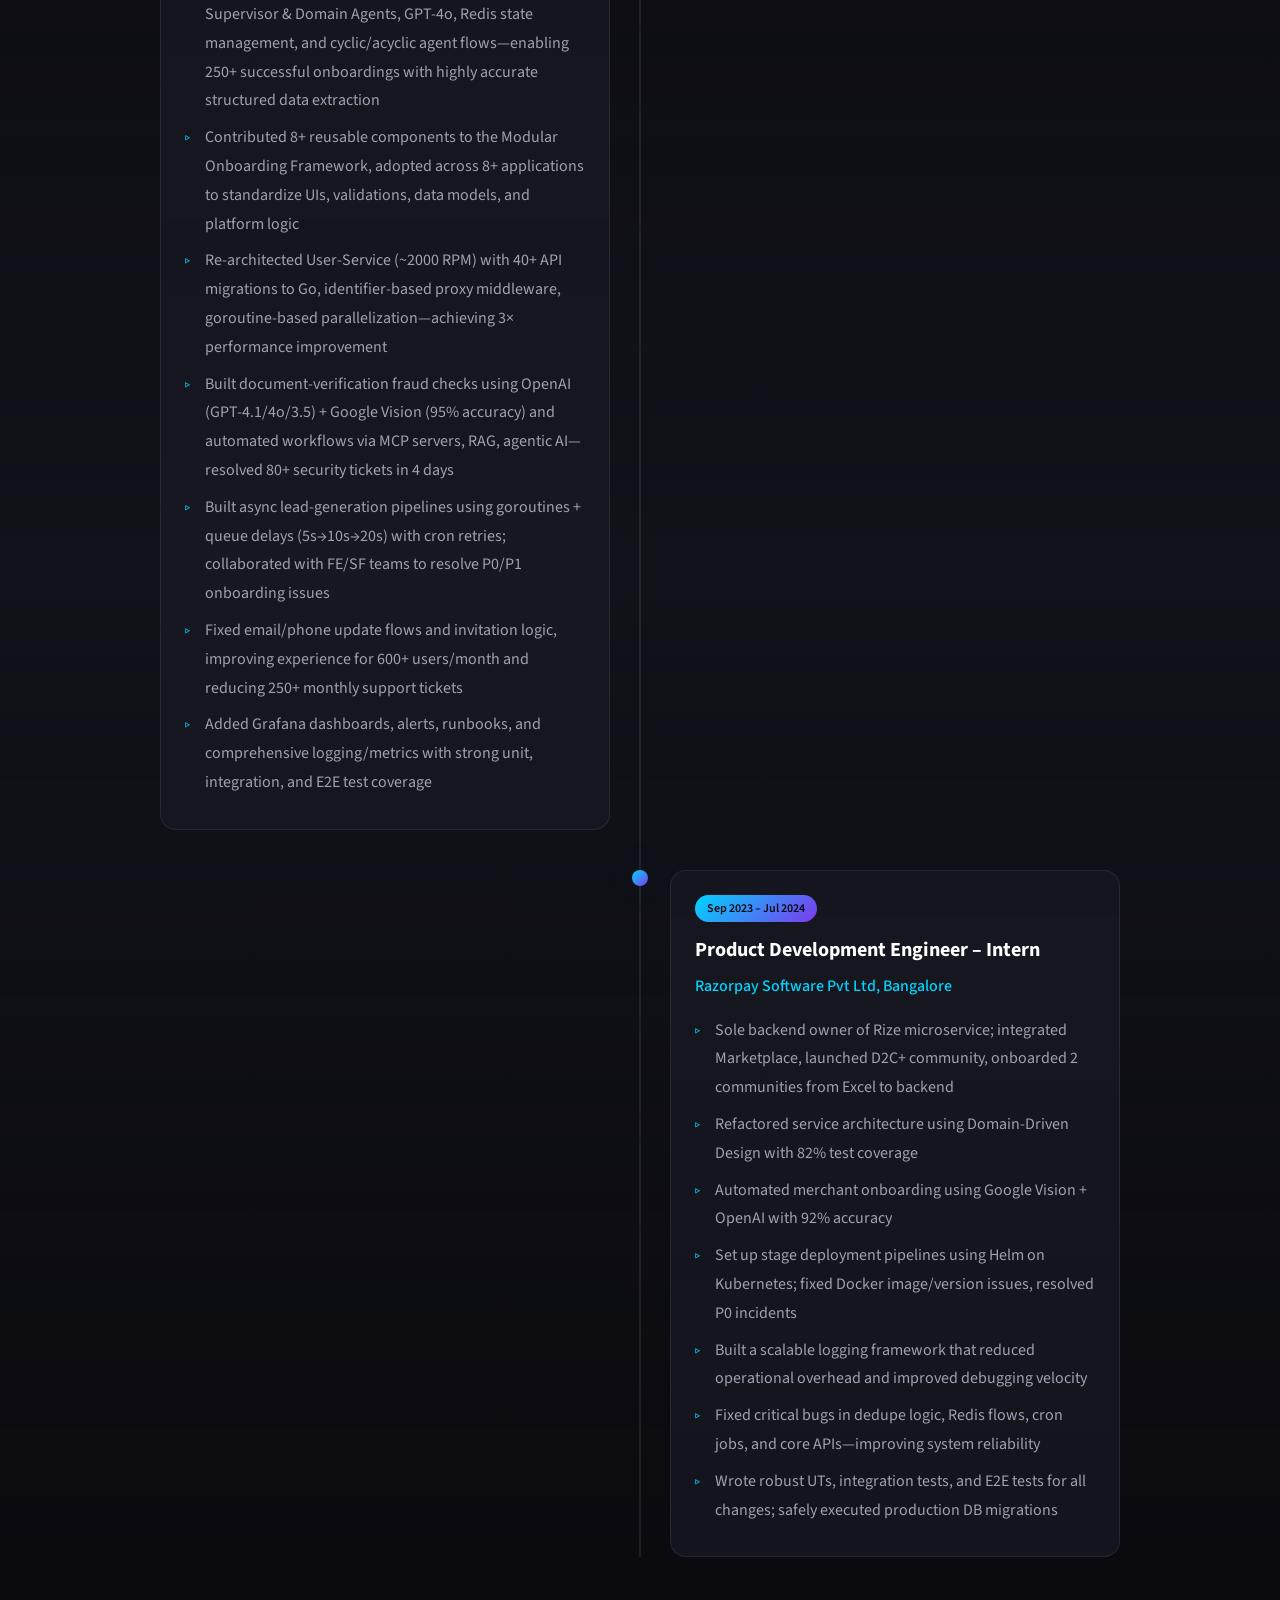
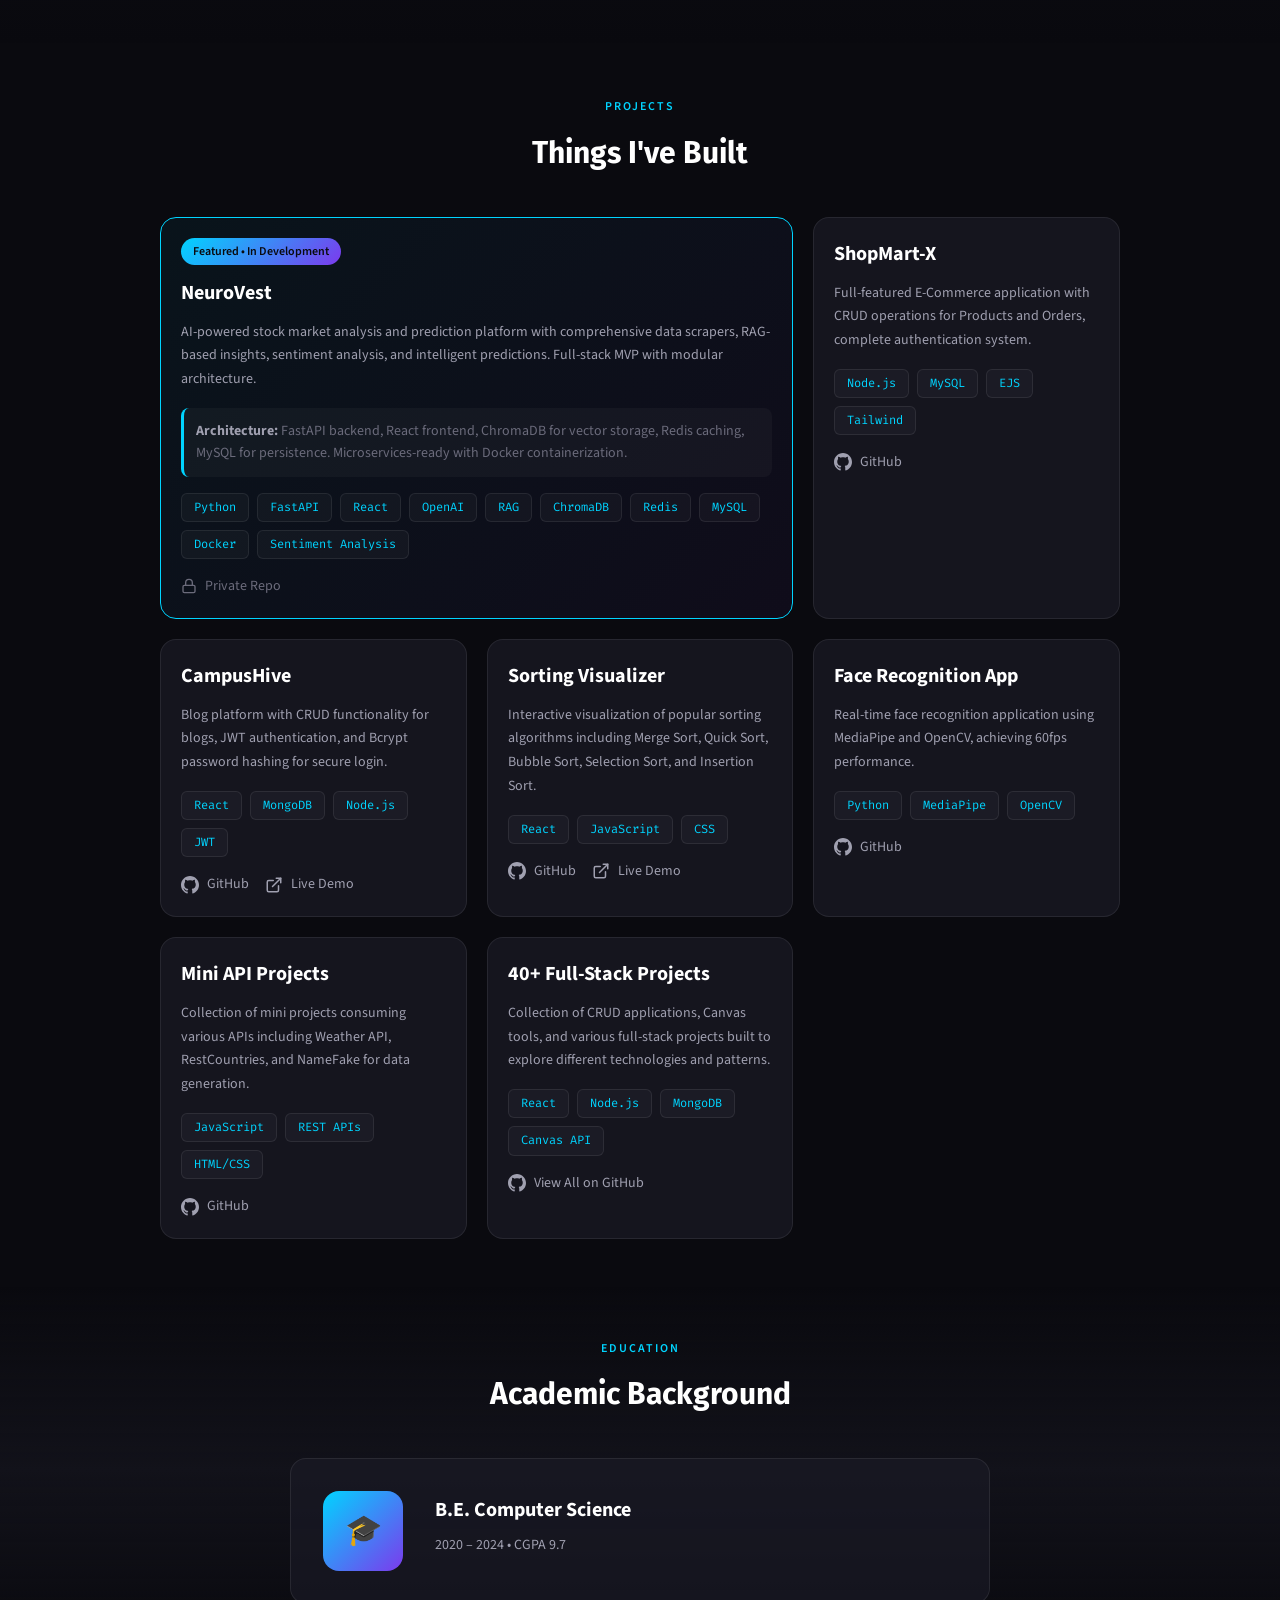
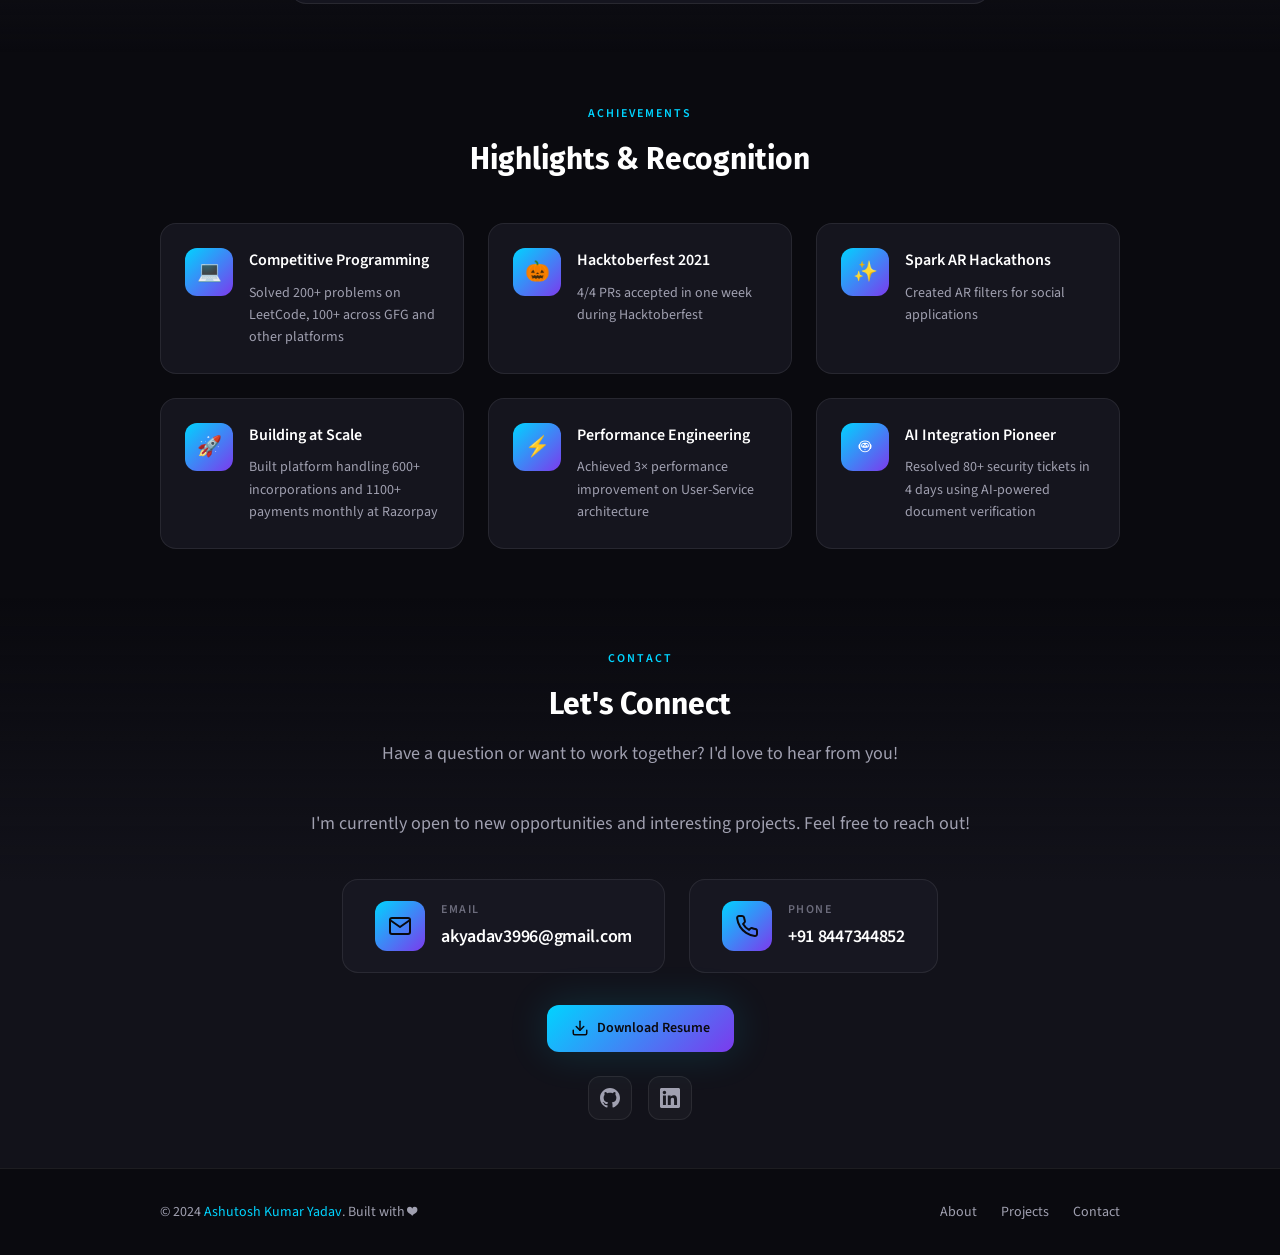
==== commit f7e90422: "Fix contact section, widen experience, update fonts - Floating elements: use Inter/Outfit font (orig" ====
--- a/index.html
+++ b/index.html
@@ -26,7 +26,7 @@
   <link rel="preconnect" href="https://fonts.googleapis.com">
   <link rel="preconnect" href="https://fonts.gstatic.com" crossorigin>
   <link
-    href="https://fonts.googleapis.com/css2?family=Fira+Sans:wght@400;500;600;700&family=Source+Sans+Pro:wght@400;600;700&family=Fira+Code&display=swap"
+    href="https://fonts.googleapis.com/css2?family=Fira+Sans:wght@400;500;600;700&family=Source+Sans+Pro:wght@400;600;700&family=Fira+Code&family=Inter:wght@400;500;600&family=Outfit:wght@500;600&display=swap"
     rel="stylesheet">
   <link rel="stylesheet" href="css/style.css">
 </head>
@@ -419,7 +419,7 @@
       <div class="projects-grid">
         <!-- Featured Project: NeuroVest -->
         <div class="project-card featured reveal">
-          
+
           <div class="project-body">
             <div class="project-badge">Featured • In Development</div>
             <h3 class="project-title">NeuroVest</h3>
@@ -457,7 +457,7 @@
         </div>
 
         <div class="project-card reveal">
-          
+
           <div class="project-body">
             <h3 class="project-title">ShopMart-X</h3>
             <p class="project-description">
@@ -483,7 +483,7 @@
         </div>
 
         <div class="project-card reveal">
-          
+
           <div class="project-body">
             <h3 class="project-title">CampusHive</h3>
             <p class="project-description">
@@ -518,7 +518,7 @@
         </div>
 
         <div class="project-card reveal">
-          
+
           <div class="project-body">
             <h3 class="project-title">Sorting Visualizer</h3>
             <p class="project-description">
@@ -552,7 +552,7 @@
         </div>
 
         <div class="project-card reveal">
-          
+
           <div class="project-body">
             <h3 class="project-title">Face Recognition App</h3>
             <p class="project-description">
@@ -576,7 +576,7 @@
         </div>
 
         <div class="project-card reveal">
-          
+
           <div class="project-body">
             <h3 class="project-title">Mini API Projects</h3>
             <p class="project-description">
@@ -601,7 +601,7 @@
         </div>
 
         <div class="project-card reveal">
-          
+
           <div class="project-body">
             <h3 class="project-title">40+ Full-Stack Projects</h3>
             <p class="project-description">
--- a/css/style.css
+++ b/css/style.css
@@ -476,7 +476,9 @@
     backdrop-filter: blur(10px);
     padding: var(--space-3) var(--space-4);
     border-radius: var(--radius-lg);
+    font-family: 'Inter', 'Outfit', sans-serif;
     font-size: var(--text-sm);
+    font-weight: var(--font-medium);
     color: var(--text-secondary);
     animation: float 3s ease-in-out infinite;
     white-space: nowrap;
@@ -761,7 +763,7 @@
 
 .timeline {
     position: relative;
-    max-width: 900px;
+    max-width: 100%;
     margin: 0 auto;
 }
 
@@ -779,23 +781,23 @@
 .timeline-item {
     display: flex;
     justify-content: flex-end;
-    padding-right: calc(50% + 40px);
+    padding-right: calc(50% + 30px);
     position: relative;
-    margin-bottom: var(--space-12);
+    margin-bottom: var(--space-10);
 }
 
 .timeline-item:nth-child(even) {
     justify-content: flex-start;
     padding-right: 0;
-    padding-left: calc(50% + 40px);
+    padding-left: calc(50% + 30px);
 }
 
 .timeline-dot {
     position: absolute;
     left: 50%;
     top: 0;
-    width: 20px;
-    height: 20px;
+    width: 16px;
+    height: 16px;
     background: var(--accent-gradient);
     border-radius: 50%;
     transform: translateX(-50%);
@@ -807,14 +809,14 @@
     background: var(--bg-card);
     border: 1px solid var(--glass-border);
     border-radius: var(--radius-xl);
-    padding: var(--space-5);
-    max-width: 380px;
+    padding: var(--space-6);
+    max-width: 450px;
     transition: all var(--transition-base);
 }
 
 .timeline-content:hover {
     border-color: var(--accent-primary);
-    transform: translateY(-5px);
+    transform: translateY(-3px);
     box-shadow: var(--shadow-glow);
 }
 
@@ -830,21 +832,22 @@
 }
 
 .timeline-title {
-    font-size: var(--text-lg);
+    font-size: var(--text-xl);
     font-weight: var(--font-bold);
     margin-bottom: var(--space-2);
 }
 
 .timeline-company {
-    font-size: var(--text-sm);
+    font-size: var(--text-base);
     color: var(--accent-primary);
+    font-weight: var(--font-medium);
     margin-bottom: var(--space-4);
 }
 
 .timeline-description {
-    font-size: var(--text-sm);
-    color: var(--text-secondary);
-    line-height: 1.7;
+    font-size: var(--text-base);
+    color: var(--text-secondary);
+    line-height: 1.8;
 }
 
 .timeline-description ul {
@@ -1366,14 +1369,16 @@
     font-size: var(--text-xs);
     color: var(--text-muted);
     text-transform: uppercase;
-    letter-spacing: 1px;
+    letter-spacing: 1.5px;
     margin-bottom: var(--space-1);
+    font-weight: var(--font-semibold);
 }
 
 .contact-card-value {
-    font-size: var(--text-base);
-    font-weight: var(--font-medium);
+    font-size: var(--text-lg);
+    font-weight: var(--font-semibold);
     color: var(--text-primary);
+    letter-spacing: -0.3px;
 }
 
 .resume-download {
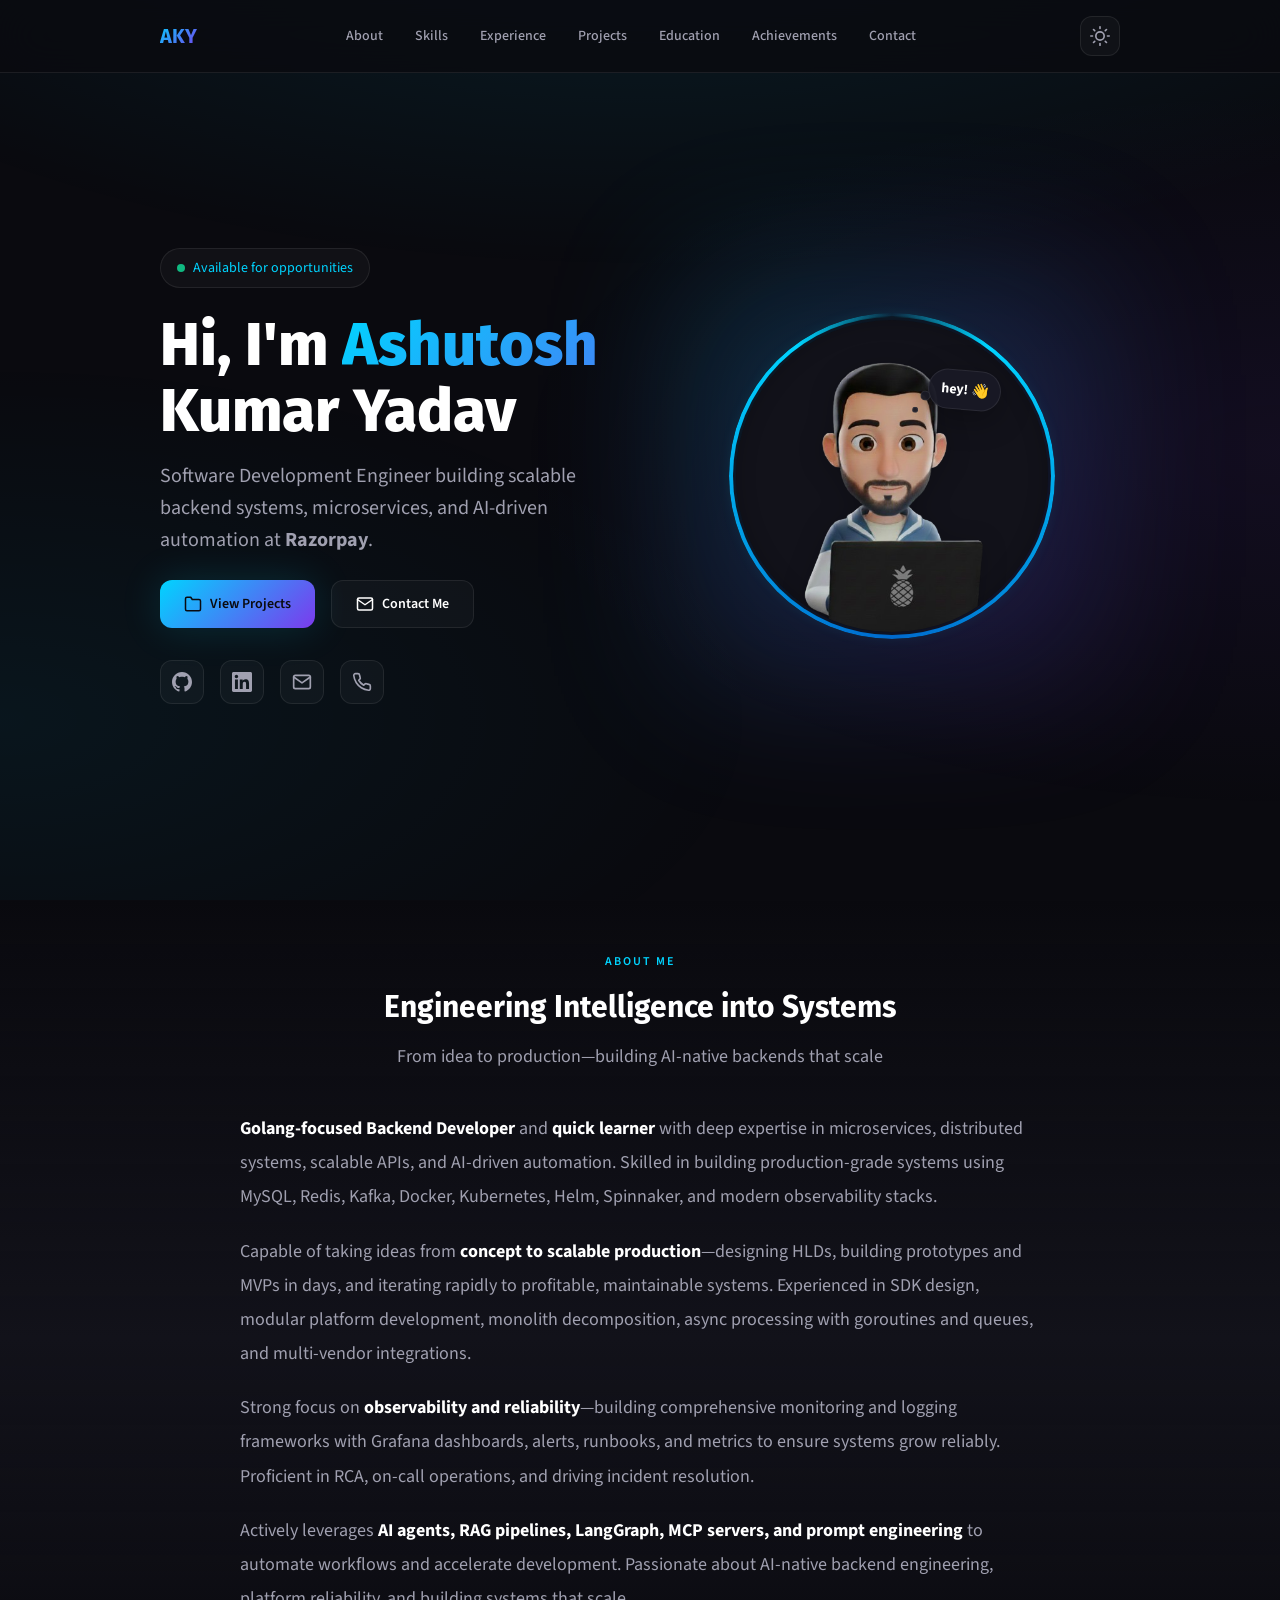
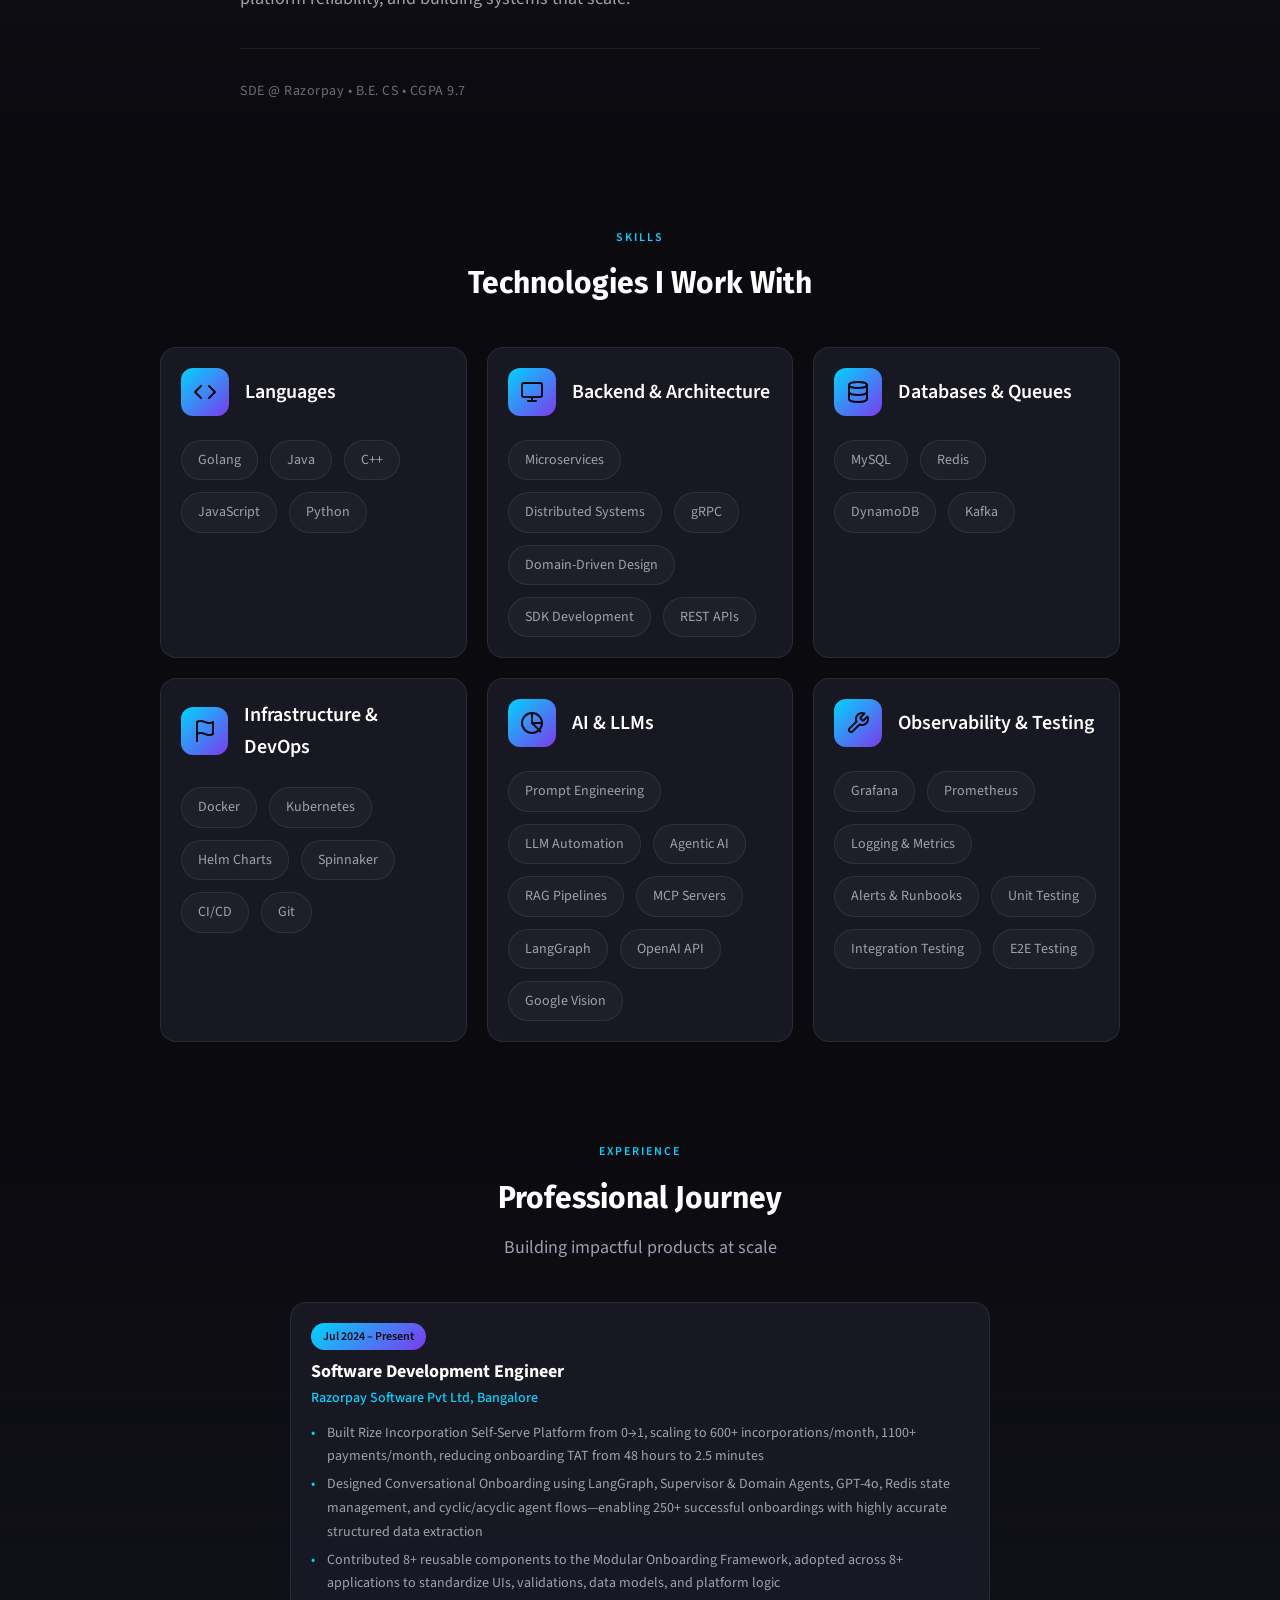
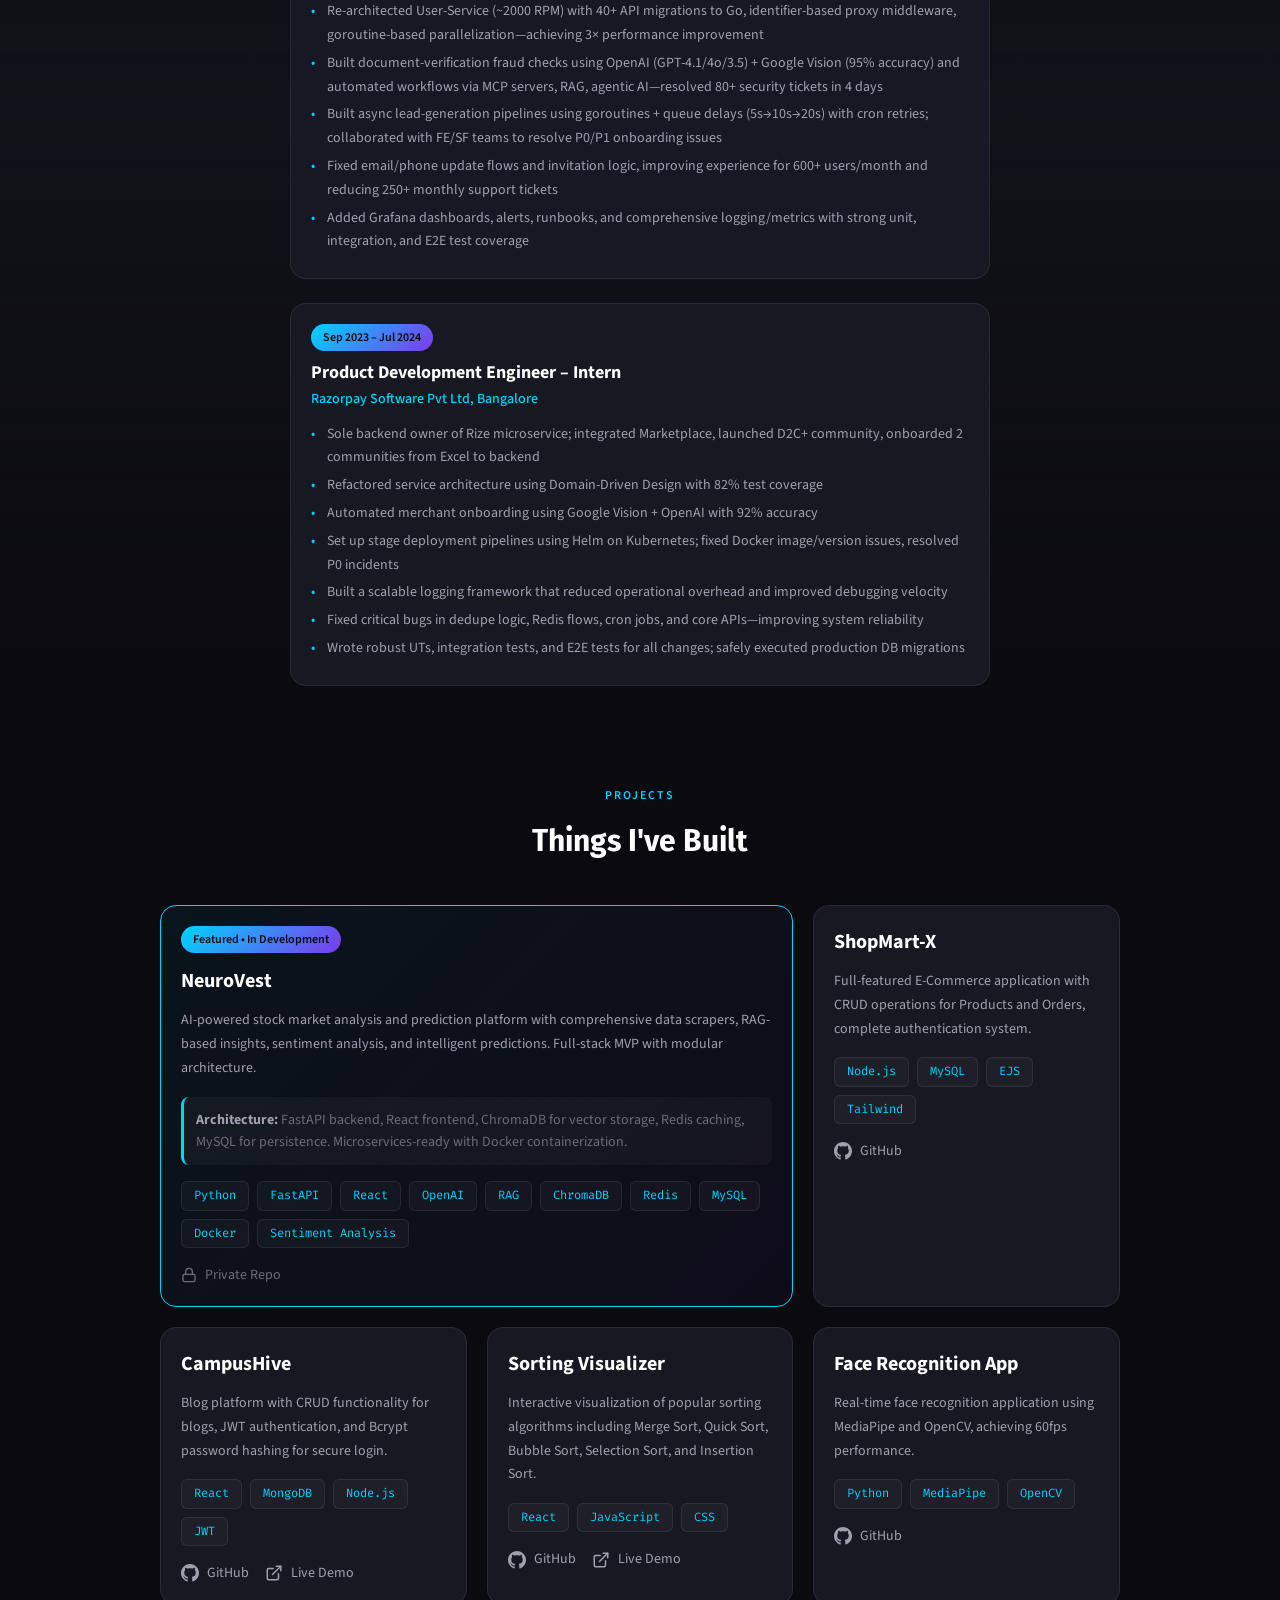
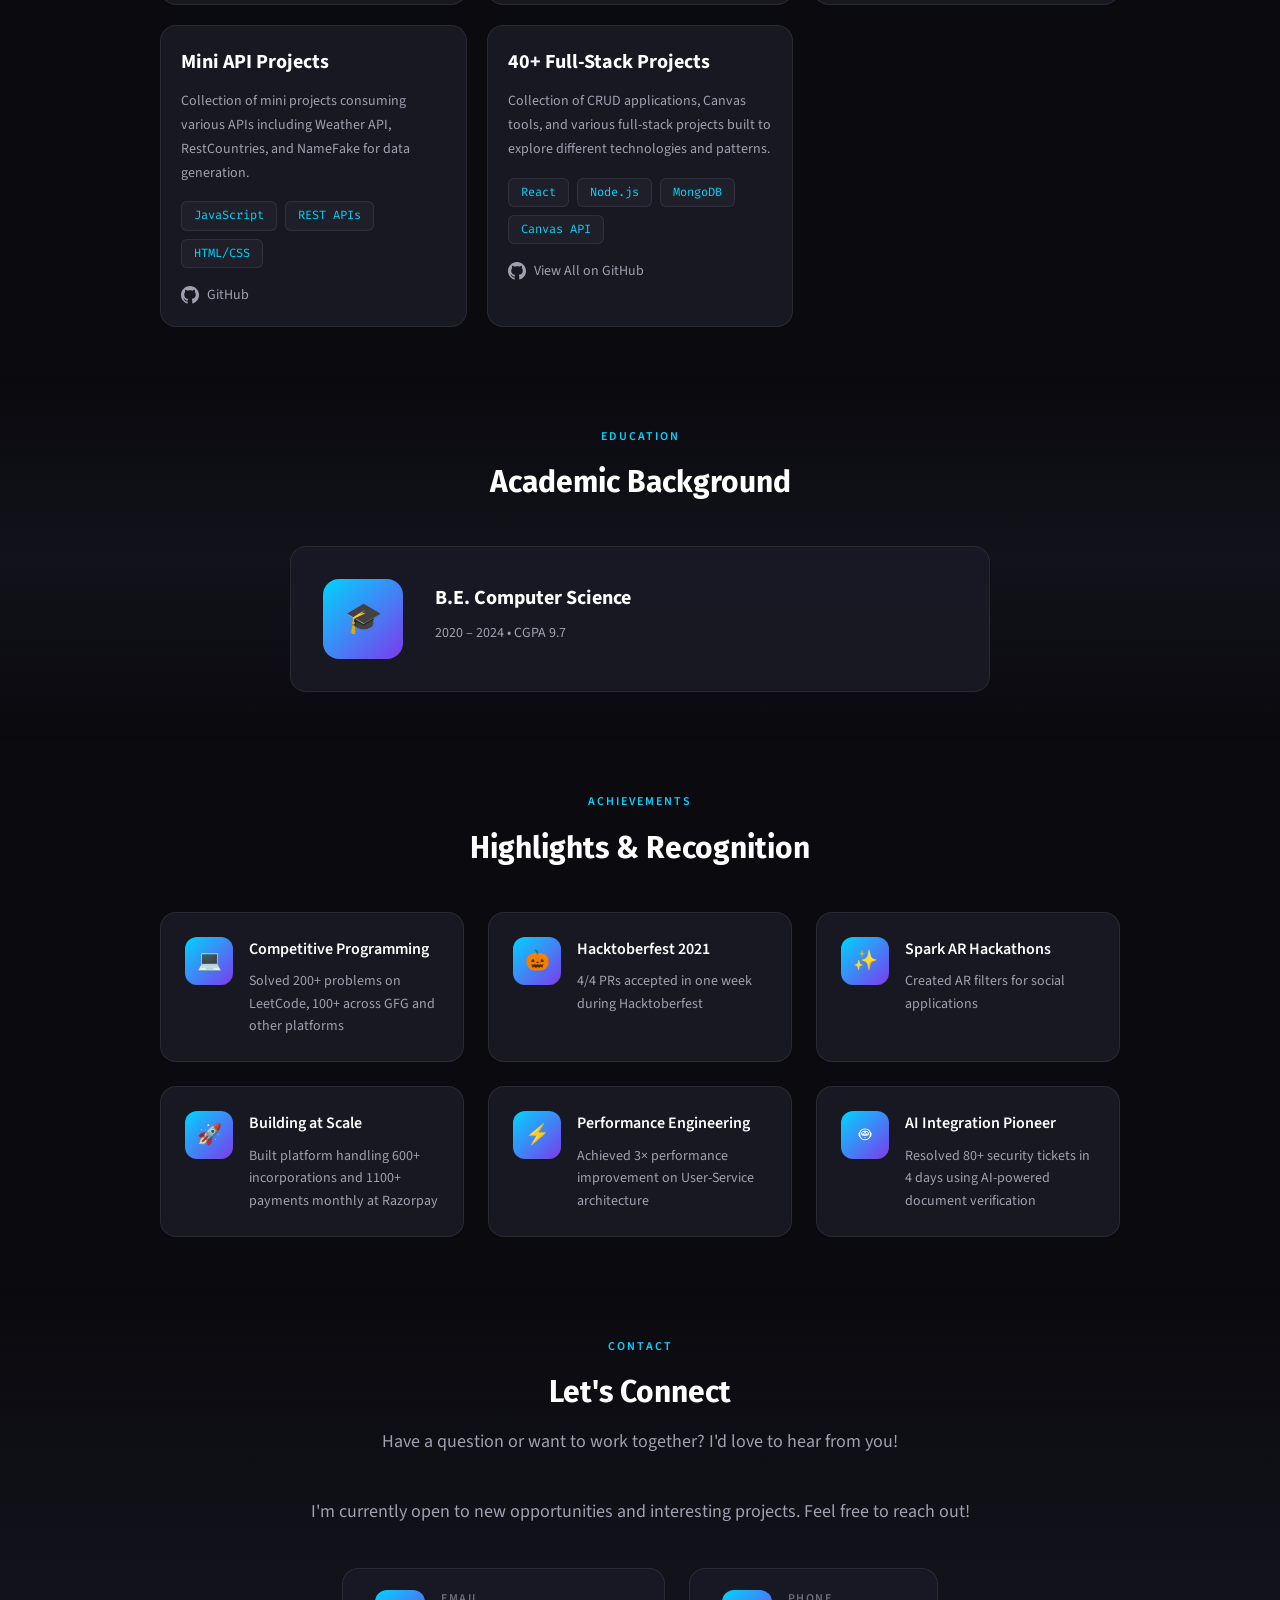
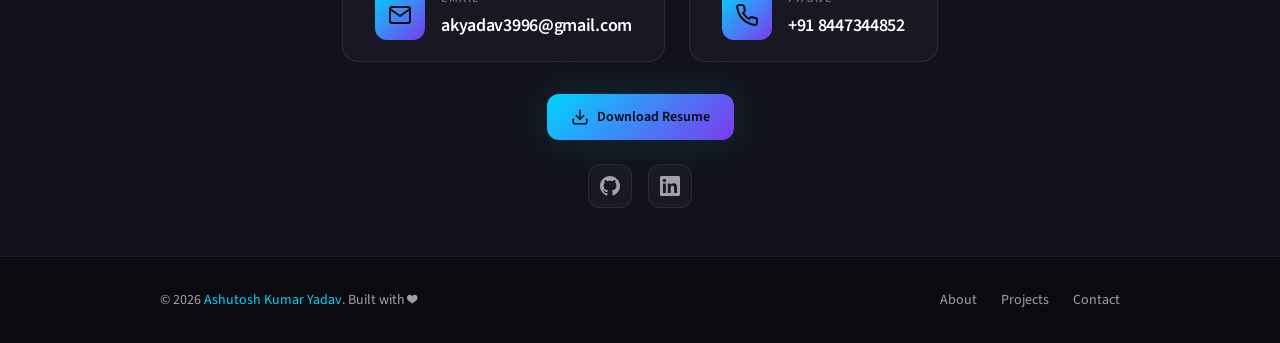
==== commit 286fa8e4: "refactor(hero): remove orbiting icons and floating cards for clean minimalist look" ====
--- a/index.html
+++ b/index.html
@@ -2,6 +2,15 @@
 <html lang="en">
 
 <head>
+  <!-- Google Analytics -->
+  <script async src="https://www.googletagmanager.com/gtag/js?id=G-9DFD12T1WW"></script>
+  <script>
+    window.dataLayer = window.dataLayer || [];
+    function gtag() { dataLayer.push(arguments); }
+    gtag('js', new Date());
+    gtag('config', 'G-9DFD12T1WW');
+  </script>
+
   <meta charset="UTF-8">
   <meta name="viewport" content="width=device-width, initial-scale=1.0">
   <meta name="description"
@@ -18,9 +27,7 @@
 
   <title>Ashutosh Kumar Yadav | Software Development Engineer</title>
 
-  <!-- Favicon -->
-  <link rel="icon" type="image/svg+xml"
-    href="data:image/svg+xml,<svg xmlns='http://www.w3.org/2000/svg' viewBox='0 0 100 100'><text y='.9em' font-size='90'>👨‍💻</text></svg>">
+  <!-- No favicon -->
 
   <!-- Stylesheets -->
   <link rel="preconnect" href="https://fonts.googleapis.com">
@@ -28,7 +35,7 @@
   <link
     href="https://fonts.googleapis.com/css2?family=Fira+Sans:wght@400;500;600;700&family=Source+Sans+Pro:wght@400;600;700&family=Fira+Code&family=Inter:wght@400;500;600&family=Outfit:wght@500;600&display=swap"
     rel="stylesheet">
-  <link rel="stylesheet" href="css/style.css">
+  <link rel="stylesheet" href="css/style.css?v=2">
 </head>
 
 <body>
@@ -142,21 +149,15 @@
       </div>
       <div class="hero-visual">
         <div class="hero-blob"></div>
-        <div class="hero-image-wrapper">
+        <div class="hero-image-wrapper" id="heroOrbit">
           <div class="hero-image">
-            👨‍💻
-          </div>
-        </div>
-        <div class="floating-element top-right">
-          <span>🚀</span> Golang Expert
-        </div>
-        <div class="floating-element bottom-left">
-          <span>🔧</span> Systems Design
-        </div>
-        <div class="floating-element bottom-right">
-          <span>🤖</span> AI/LLM Automation
-        </div>
-      </div>
+            <div class="speech-bubble">hey! 👋</div>
+            <img src="assets/images/profile.png" alt="Ashutosh" class="profile-img">
+          </div>
+          <!-- Orbit objects spawned by JS -->
+        </div>
+      </div>
+    </div>
     </div>
   </section>
 
@@ -746,7 +747,9 @@
             </div>
           </a>
         </div>
-        <a href="assets/resume/AshutoshKY_Resume.pdf" download class="btn btn-primary resume-download">
+        <a href="assets/resume/AshutoshKY_Resume.pdf" download
+          onclick="gtag('event', 'download', {'event_category': 'resume', 'event_label': 'hero_button'})"
+          class="btn btn-primary resume-download">
           <svg width="18" height="18" viewBox="0 0 24 24" fill="none" stroke="currentColor" stroke-width="2"
             stroke-linecap="round" stroke-linejoin="round">
             <path d="M21 15v4a2 2 0 0 1-2 2H5a2 2 0 0 1-2-2v-4"></path>
@@ -779,7 +782,7 @@
   <footer class="footer">
     <div class="container">
       <p class="footer-text">
-        © 2024 <a href="#">Ashutosh Kumar Yadav</a>. Built with ❤️
+        © 2026 <a href="#">Ashutosh Kumar Yadav</a>. Built with ❤️
       </p>
       <div class="footer-links">
         <a href="#about" class="footer-link">About</a>
--- a/css/style.css
+++ b/css/style.css
@@ -89,23 +89,13 @@
     pointer-events: none;
     z-index: -1;
     background:
-        radial-gradient(ellipse 80% 50% at 50% -20%, rgba(0, 212, 255, 0.15), transparent),
-        radial-gradient(ellipse 60% 40% at 100% 50%, rgba(124, 58, 237, 0.1), transparent),
-        radial-gradient(ellipse 60% 40% at 0% 80%, rgba(0, 212, 255, 0.08), transparent);
+        radial-gradient(ellipse 80% 50% at 50% -20%, rgba(0, 212, 255, 0.12), transparent),
+        radial-gradient(ellipse 60% 40% at 100% 50%, rgba(124, 58, 237, 0.08), transparent),
+        radial-gradient(ellipse 60% 40% at 0% 80%, rgba(0, 212, 255, 0.06), transparent);
 }
 
 .bg-grid {
-    position: fixed;
-    top: 0;
-    left: 0;
-    width: 100%;
-    height: 100%;
-    pointer-events: none;
-    z-index: -2;
-    background-image:
-        linear-gradient(rgba(255, 255, 255, 0.02) 1px, transparent 1px),
-        linear-gradient(90deg, rgba(255, 255, 255, 0.02) 1px, transparent 1px);
-    background-size: 60px 60px;
+    display: none;
 }
 
 /* ===============================================
@@ -119,10 +109,15 @@
     width: 100%;
     z-index: var(--z-fixed);
     padding: var(--space-4) 0;
-    background: rgba(10, 10, 15, 0.8);
+    background: var(--navbar-bg, rgba(10, 10, 15, 0.8));
     backdrop-filter: blur(20px);
     border-bottom: 1px solid var(--glass-border);
     animation: slideDown 0.5s ease;
+    transition: background var(--transition-base);
+}
+
+.navbar.scrolled {
+    background: var(--navbar-bg-scrolled, rgba(10, 10, 15, 0.95));
 }
 
 .navbar .container {
@@ -439,14 +434,67 @@
     animation: blobMorph 8s ease-in-out infinite;
 }
 
+/* Hero Image Wrapper with Revolving Aura */
 .hero-image-wrapper {
     position: relative;
     width: 320px;
     height: 320px;
     border-radius: 50%;
     padding: 4px;
-    background: var(--accent-gradient);
-    animation: pulseGlow 3s ease-in-out infinite;
+    background: rgba(10, 10, 15, 0.5);
+    z-index: 1;
+}
+
+/* Revolving Aura Glow */
+.hero-image-wrapper::before {
+    content: '';
+    position: absolute;
+    inset: -3px;
+    border-radius: 50%;
+    padding: 4px;
+    background: conic-gradient(from 0deg, transparent 0%, #00d4ff 10%, #0066cc 50%, #00d4ff 90%, transparent 100%);
+    -webkit-mask: linear-gradient(#fff 0 0) content-box, linear-gradient(#fff 0 0);
+    -webkit-mask-composite: xor;
+    mask: linear-gradient(#fff 0 0) content-box, linear-gradient(#fff 0 0);
+    mask-composite: exclude;
+    animation: rotateAura 4s linear infinite;
+    filter: drop-shadow(0 0 8px rgba(0, 212, 255, 0.3));
+    z-index: -1;
+}
+
+/* Inner glow ring */
+.hero-image-wrapper::after {
+    content: '';
+    position: absolute;
+    inset: 0;
+    border-radius: 50%;
+    box-shadow: 0 0 15px rgba(0, 212, 255, 0.1), inset 0 0 10px rgba(0, 212, 255, 0.05);
+    z-index: -1;
+    animation: pulseAura 3s ease-in-out infinite;
+}
+
+@keyframes rotateAura {
+    0% {
+        transform: rotate(0deg);
+    }
+
+    100% {
+        transform: rotate(360deg);
+    }
+}
+
+@keyframes pulseAura {
+
+    0%,
+    100% {
+        opacity: 0.5;
+        transform: scale(0.95);
+    }
+
+    50% {
+        opacity: 1;
+        transform: scale(1.02);
+    }
 }
 
 .hero-image {
@@ -457,9 +505,77 @@
     display: flex;
     align-items: center;
     justify-content: center;
-    font-size: var(--text-7xl);
-    color: var(--accent-primary);
     overflow: hidden;
+    /* Changed to hidden for image */
+    position: relative;
+    box-shadow: inset 0 0 20px rgba(0, 0, 0, 0.2);
+}
+
+.profile-img {
+    width: 90%;
+    height: 90%;
+    object-fit: contain;
+    transition: opacity 0.3s ease;
+    filter: drop-shadow(0 4px 12px rgba(0, 0, 0, 0.2));
+}
+
+/* Speech bubble - thought style */
+/* Speech bubble - thought style - inside circle */
+.speech-bubble {
+    position: absolute;
+    top: 50px;
+    right: 15%;
+    left: auto;
+    transform: rotate(5deg);
+    background: var(--bg-card);
+    border: 1px solid var(--glass-border);
+    padding: var(--space-2) var(--space-3);
+    border-radius: 30px;
+    font-size: var(--text-sm);
+    font-weight: var(--font-bold);
+    color: var(--text-primary);
+    white-space: nowrap;
+    animation: thoughtFloat 4s ease-in-out infinite;
+    box-shadow: var(--glass-shadow);
+    z-index: 20;
+}
+
+.speech-bubble::before {
+    content: '';
+    position: absolute;
+    bottom: 5px;
+    left: -8px;
+    width: 10px;
+    height: 10px;
+    background: var(--bg-card);
+    border-radius: 50%;
+    border: 1px solid var(--glass-border);
+    z-index: -1;
+}
+
+.speech-bubble::after {
+    content: '';
+    position: absolute;
+    bottom: -8px;
+    left: -15px;
+    width: 6px;
+    height: 6px;
+    background: var(--bg-card);
+    border-radius: 50%;
+    border: 1px solid var(--glass-border);
+    z-index: -1;
+}
+
+@keyframes thoughtFloat {
+
+    0%,
+    100% {
+        transform: translateY(0) rotate(5deg);
+    }
+
+    50% {
+        transform: translateY(-8px) rotate(5deg);
+    }
 }
 
 .hero-image img {
@@ -468,37 +584,50 @@
     object-fit: cover;
 }
 
+/* Orbit objects - JS spawned */
+.orbit-object {
+    position: absolute;
+    font-size: 1.5rem;
+    pointer-events: none;
+    z-index: 5;
+    transition: opacity 0.3s ease;
+    filter: drop-shadow(0 4px 12px rgba(0, 0, 0, 0.2));
+    text-shadow: var(--orbit-shadow);
+}
+
 /* Floating elements */
 .floating-element {
     position: absolute;
-    background: var(--glass-bg);
-    border: 1px solid var(--glass-border);
-    backdrop-filter: blur(10px);
+    background: var(--bg-card);
+    border: 1px solid var(--glass-border);
+    backdrop-filter: blur(12px);
+    -webkit-backdrop-filter: blur(12px);
     padding: var(--space-3) var(--space-4);
     border-radius: var(--radius-lg);
     font-family: 'Inter', 'Outfit', sans-serif;
     font-size: var(--text-sm);
-    font-weight: var(--font-medium);
-    color: var(--text-secondary);
+    font-weight: 600;
+    color: var(--text-primary);
+    box-shadow: 0 8px 32px 0 rgba(0, 0, 0, 0.15);
     animation: float 3s ease-in-out infinite;
     white-space: nowrap;
 }
 
 .floating-element.top-right {
-    top: 20px;
-    right: -20px;
+    top: -10px;
+    right: -50px;
     animation-delay: 0s;
 }
 
 .floating-element.bottom-left {
-    bottom: 40px;
-    left: -40px;
+    bottom: 30px;
+    left: -70px;
     animation-delay: 1s;
 }
 
 .floating-element.bottom-right {
-    bottom: 80px;
-    right: -60px;
+    bottom: 60px;
+    right: -80px;
     animation-delay: 2s;
 }
 
@@ -754,7 +883,7 @@
 }
 
 /* ===============================================
-   EXPERIENCE SECTION
+   EXPERIENCE SECTION - Simple Vertical Layout
    =============================================== */
 
 .experience {
@@ -762,61 +891,43 @@
 }
 
 .timeline {
+    display: flex;
+    flex-direction: column;
+    gap: var(--space-6);
+    max-width: 700px;
+    margin: 0 auto;
+}
+
+.timeline::before {
+    display: none;
+}
+
+.timeline-item {
     position: relative;
-    max-width: 100%;
-    margin: 0 auto;
-}
-
-.timeline::before {
-    content: '';
-    position: absolute;
-    left: 50%;
-    top: 0;
-    bottom: 0;
-    width: 2px;
-    background: var(--glass-border);
-    transform: translateX(-50%);
-}
-
-.timeline-item {
-    display: flex;
-    justify-content: flex-end;
-    padding-right: calc(50% + 30px);
-    position: relative;
-    margin-bottom: var(--space-10);
+    padding: 0;
+    margin: 0;
 }
 
 .timeline-item:nth-child(even) {
-    justify-content: flex-start;
-    padding-right: 0;
-    padding-left: calc(50% + 30px);
+    padding: 0;
 }
 
 .timeline-dot {
-    position: absolute;
-    left: 50%;
-    top: 0;
-    width: 16px;
-    height: 16px;
-    background: var(--accent-gradient);
-    border-radius: 50%;
-    transform: translateX(-50%);
-    z-index: 1;
-    box-shadow: var(--shadow-glow);
+    display: none;
 }
 
 .timeline-content {
     background: var(--bg-card);
     border: 1px solid var(--glass-border);
     border-radius: var(--radius-xl);
-    padding: var(--space-6);
-    max-width: 450px;
+    padding: var(--space-5);
+    max-width: 100%;
     transition: all var(--transition-base);
 }
 
 .timeline-content:hover {
     border-color: var(--accent-primary);
-    transform: translateY(-3px);
+    transform: translateY(-2px);
     box-shadow: var(--shadow-glow);
 }
 
@@ -828,64 +939,52 @@
     font-size: var(--text-xs);
     font-weight: var(--font-semibold);
     color: var(--bg-primary);
+    margin-bottom: var(--space-2);
+}
+
+.timeline-header {
+    display: flex;
+    justify-content: space-between;
+    align-items: flex-start;
+    flex-wrap: wrap;
+    gap: var(--space-2);
     margin-bottom: var(--space-3);
 }
 
 .timeline-title {
-    font-size: var(--text-xl);
+    font-size: var(--text-lg);
     font-weight: var(--font-bold);
-    margin-bottom: var(--space-2);
+    margin-bottom: 0;
 }
 
 .timeline-company {
-    font-size: var(--text-base);
+    font-size: var(--text-sm);
     color: var(--accent-primary);
     font-weight: var(--font-medium);
-    margin-bottom: var(--space-4);
+    margin-bottom: var(--space-3);
 }
 
 .timeline-description {
-    font-size: var(--text-base);
-    color: var(--text-secondary);
-    line-height: 1.8;
+    font-size: var(--text-sm);
+    color: var(--text-secondary);
+    line-height: 1.7;
 }
 
 .timeline-description ul {
-    margin-top: var(--space-3);
+    margin-top: var(--space-2);
 }
 
 .timeline-description li {
     position: relative;
-    padding-left: var(--space-5);
-    margin-bottom: var(--space-2);
+    padding-left: var(--space-4);
+    margin-bottom: var(--space-1);
 }
 
 .timeline-description li::before {
-    content: '▹';
+    content: '•';
     position: absolute;
     left: 0;
     color: var(--accent-primary);
-}
-
-@media (max-width: 768px) {
-    .timeline::before {
-        left: 20px;
-    }
-
-    .timeline-item,
-    .timeline-item:nth-child(even) {
-        padding-left: 60px;
-        padding-right: 0;
-        justify-content: flex-start;
-    }
-
-    .timeline-dot {
-        left: 20px;
-    }
-
-    .timeline-content {
-        max-width: 100%;
-    }
 }
 
 /* ===============================================
